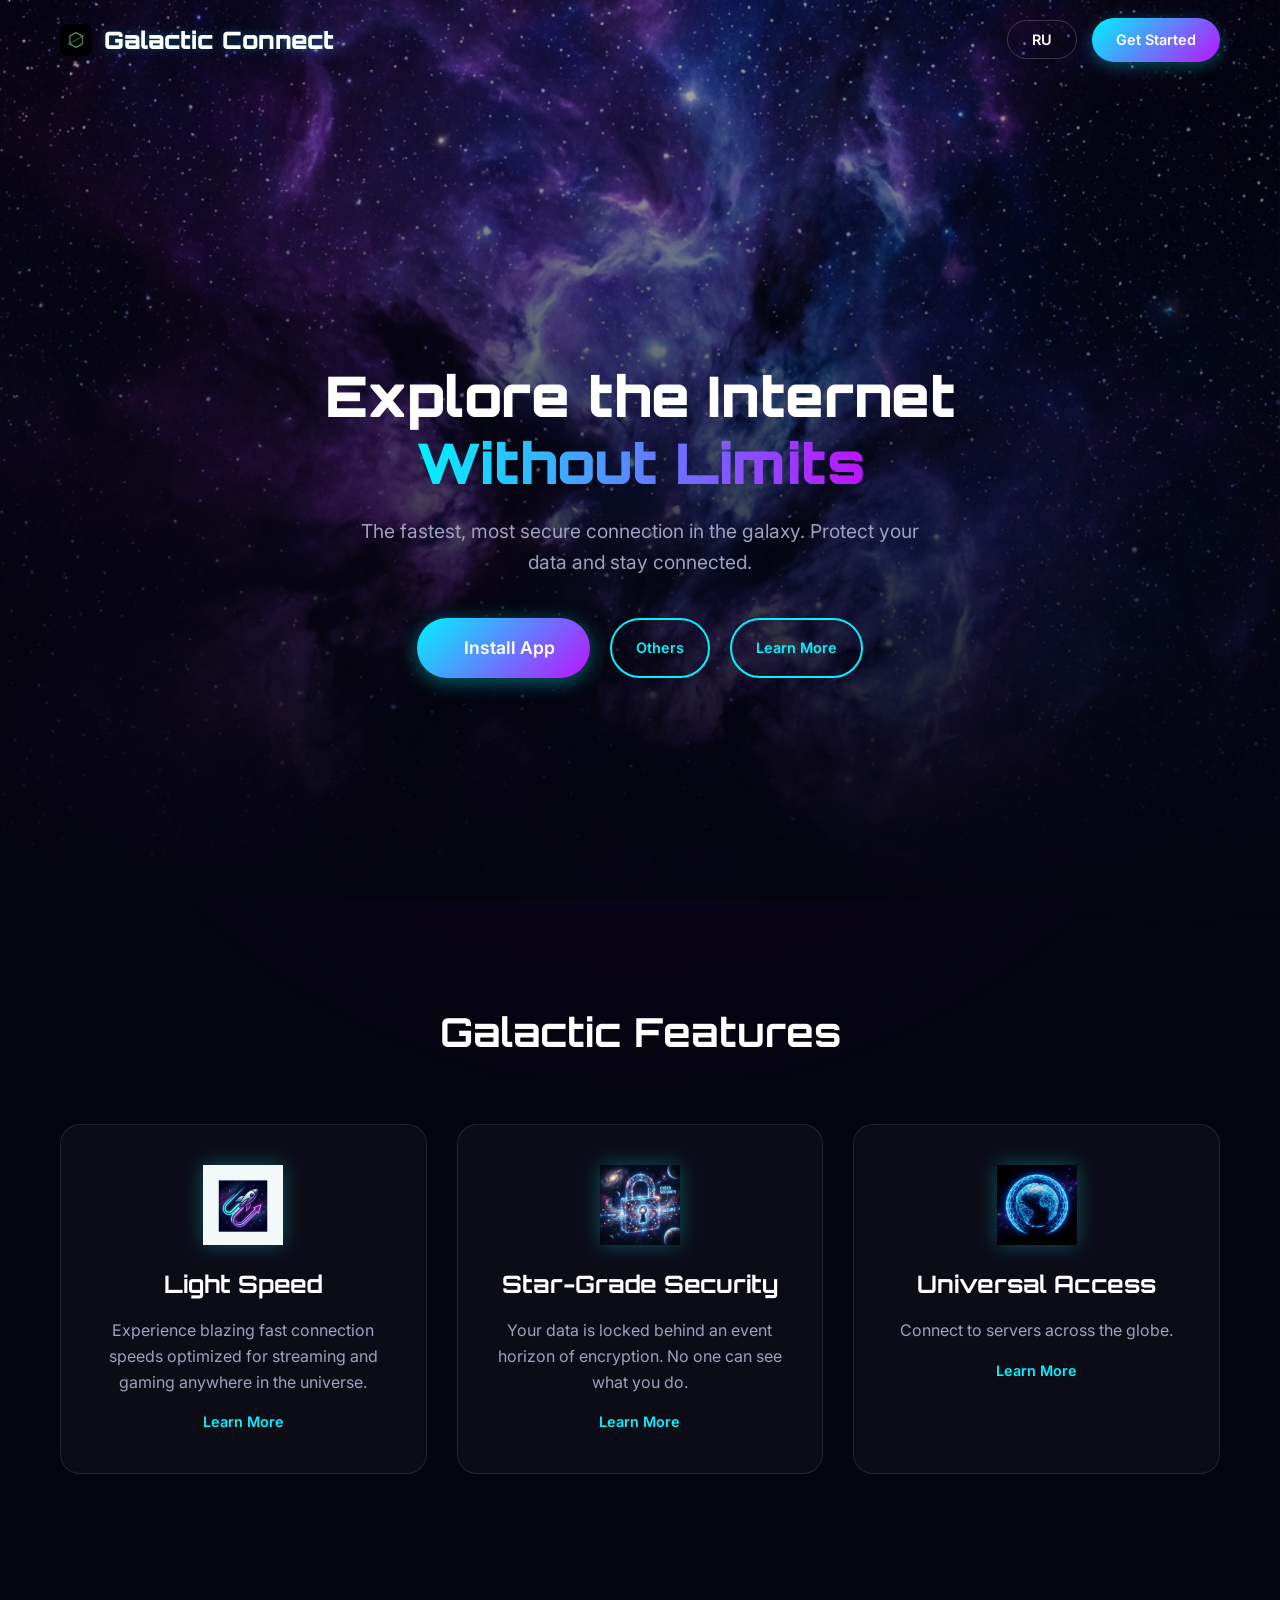
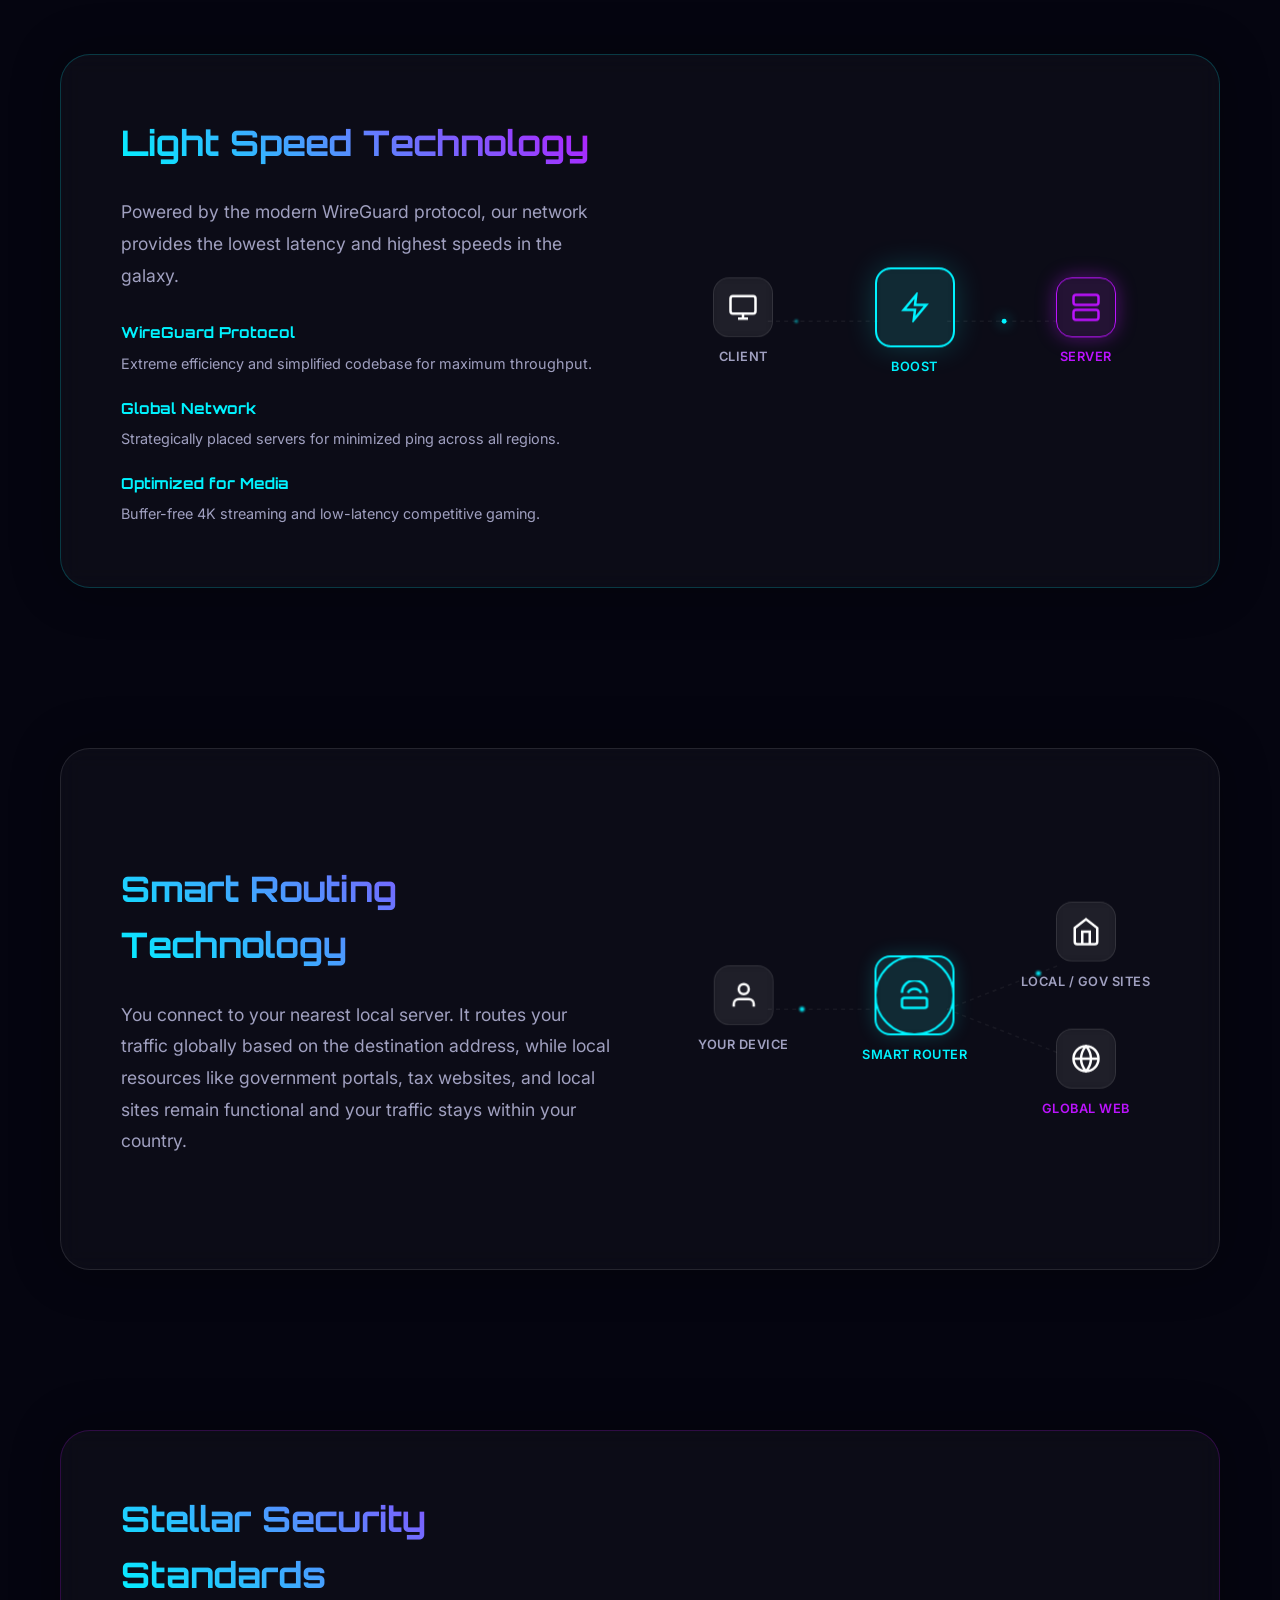
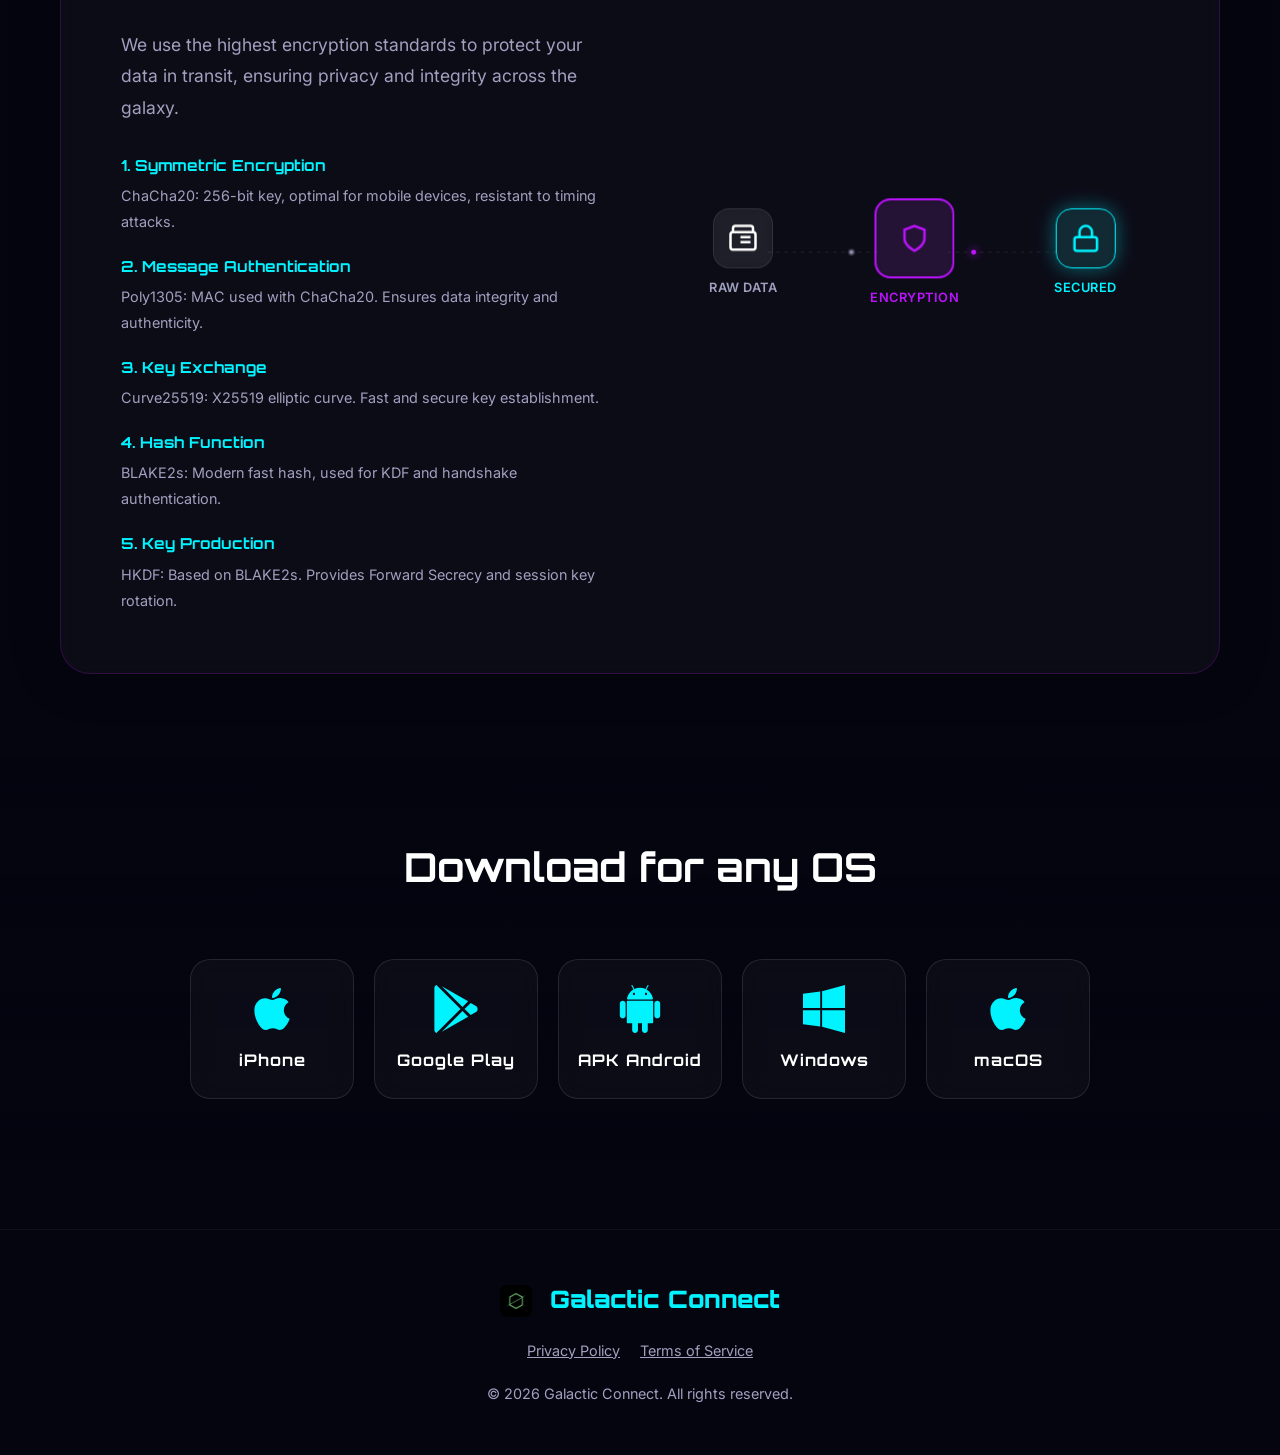
==== index.html @ e55db53d "Add anti-cache version" ====
<!DOCTYPE html>
<html lang="en">

<head>
    <meta charset="UTF-8">
    <meta name="viewport" content="width=device-width, initial-scale=1.0">
    <meta name="description"
        content="Galactic Connect - Experience the fastest and most secure connection in the universe. Explore the internet without boundaries. / Galactic Connect - самое быстрое и безопасное соединение в Галактике. Интернет без границ.">
    <meta name="keywords"
        content="Galactic Connect, Secure Internet, Fast Connection, Space Theme, Online Privacy, Безопасный интернет, Быстрое соединение">

    <!-- Canonical URL -->
    <link rel="canonical" href="https://galactic-connect.github.io/">

    <!-- Open Graph / Facebook -->
    <meta property="og:type" content="website">
    <meta property="og:url" content="https://galactic-connect.github.io/">
    <meta property="og:title" content="Galactic Connect - Secure Your Journey">
    <meta property="og:description"
        content="Experience the fastest and most secure connection in the universe. / Самое быстрое и безопасное соединение в Галактике.">
    <meta property="og:image" content="https://galactic-connect.github.io/assets/images/shield-icon.png">

    <!-- Twitter -->
    <meta property="twitter:card" content="summary_large_image">
    <meta property="twitter:url" content="https://galactic-connect.github.io/">
    <meta property="twitter:title" content="Galactic Connect - Secure Your Journey">
    <meta property="twitter:description"
        content="Experience the fastest and most secure connection in the universe. / Самое быстрое и безопасное соединение в Галактике.">
    <meta property="twitter:image" content="https://galactic-connect.github.io/assets/images/shield-icon.png">

    <!-- Structured Data (JSON-LD) -->
    <script type="application/ld+json">
    {
      "@context": "https://schema.org",
      "@type": "SoftwareApplication",
      "name": "Galactic Connect",
      "operatingSystem": "Android, iOS, Windows, macOS, Linux",
      "applicationCategory": "NetworkingApplication",
      "offers": {
        "@type": "Offer",
        "price": "0",
        "priceCurrency": "USD"
      },
      "description": "The fastest, most secure connection in the galaxy. / Самое быстрое и безопасное соединение в Галактике."
    }
    </script>

    <title>Galactic Connect - Secure Your Journey</title>

    <!-- Favicon -->
    <link rel="icon" type="image/png" href="assets/images/app_icon_no_alpha.png">
    <link rel="apple-touch-icon" href="assets/images/app_icon_no_alpha.png">

    <!-- Google tag (gtag.js) -->
    <script async src="https://www.googletagmanager.com/gtag/js?id=G-CSW6Y9EDZQ"></script>
    <script>
        window.dataLayer = window.dataLayer || [];
        function gtag() { dataLayer.push(arguments); }
        gtag('js', new Date());

        gtag('config', 'G-CSW6Y9EDZQ', {
            'site_id': 'galactic-vpn'
        });
    </script>

    <link rel="preconnect" href="https://fonts.googleapis.com">
    <link rel="preconnect" href="https://fonts.gstatic.com" crossorigin>
    <link
        href="https://fonts.googleapis.com/css2?family=Orbitron:wght@400;700;900&family=Inter:wght@300;400;600&display=swap"
        rel="stylesheet">
    <link rel="stylesheet" href="style.css?v=1.6">
</head>

<body>
    <div class="star-field"></div>
    <div class="nebula-bg"></div>

    <header>
        <nav class="container">
            <a href="/" class="logo" data-ga-event="click"
                data-ga-button="logo" data-ga-location="header">
                <img src="assets/images/app_icon_no_alpha.png" alt="Galactic Connect Logo" class="logo-icon" style="border-radius: 22%;">
                <span>Galactic Connect</span>
            </a>
            <ul class="nav-links">
            </ul>
            <div class="header-actions">
                <button id="lang-toggle" class="btn-secondary" data-ga-event="click" data-ga-button="language_toggle"
                    data-ga-location="header">RU</button>
                <a href="https://t.me/galactic_connect_bot" class="btn-primary" data-i18n="cta_get_started" data-bot-link
                    data-ga-event="click" data-ga-button="get_started" data-ga-location="header">Get
                    Started</a>
            </div>
        </nav>
    </header>

    <main>
        <section id="hero" class="hero-section">
            <div class="container hero-content">
                <h1 data-i18n="hero_title">Explore the Internet <br><span class="gradient-text">Without Limits</span>
                </h1>
                <p data-i18n="hero_subtitle">The fastest, most secure connection in the galaxy. Protect your data with
                    military-grade encryption while traveling at light speed.</p>
                <div class="hero-btns">
                    <a id="hero-download-btn" href="#download" class="btn-primary main-dl-btn" data-ga-event="click" data-ga-button="hero_download" data-ga-location="hero">
                        <span class="btn-icon" id="hero-dl-icon"></span>
                        <span class="btn-text" id="hero-dl-text" data-i18n="hero_download_default">Download the App</span>
                    </a>
                    <a href="#download" class="btn-outline" data-i18n="hero_download_others" data-ga-event="click" data-ga-button="hero_download_others" data-ga-location="hero">Others</a>
                    <a href="#features" class="btn-outline" data-i18n="hero_learn_more" data-ga-event="click"
                        data-ga-button="learn_more" data-ga-location="hero">Learn More</a>
                </div>
            </div>
        </section>

        <section id="features" class="features-section">
            <div class="container">
                <h2 class="section-title" data-i18n="features_title">Galactic Features</h2>
                <div class="features-grid">
                    <a href="#light-speed" class="feature-card" data-ga-event="click"
                        data-ga-button="feature_light_speed" data-ga-location="features">
                        <div class="icon-wrapper">
                            <img src="assets/images/speed-icon.png" alt="Speed Icon">
                        </div>
                        <h3 data-i18n="feature_speed_title">Light Speed</h3>
                        <p data-i18n="feature_speed_desc">Experience blazing fast connection speeds optimized for
                            streaming and gaming anywhere in the universe.</p>
                        <span class="learn-more" data-i18n="feature_learn_more">Learn More →</span>
                    </a>
                    <a href="#stellar-security" class="feature-card" data-ga-event="click"
                        data-ga-button="feature_security" data-ga-location="features">
                        <div class="icon-wrapper">
                            <img src="assets/images/lock-icon.png" alt="Security Icon">
                        </div>
                        <h3 data-i18n="feature_security_title">Star-Grade Security</h3>
                        <p data-i18n="feature_security_desc">Your data is locked behind an event horizon of encryption.
                            No one can see what you do.</p>
                        <span class="learn-more" data-i18n="feature_learn_more">Learn More →</span>
                    </a>
                    <a href="#smart-routing" class="feature-card" data-ga-event="click"
                        data-ga-button="feature_universal_access" data-ga-location="features">
                        <div class="icon-wrapper">
                            <img src="assets/images/shield-icon.png" alt="Global Icon">
                        </div>
                        <h3 data-i18n="feature_global_title">Universal Access</h3>
                        <p data-i18n="feature_global_desc">Connect to servers across the globe. Bypass geo-restrictions
                            like a wormhole.</p>
                        <span class="learn-more" data-i18n="feature_learn_more">Learn More →</span>
                    </a>
                </div>
            </div>
        </section>

        <section id="light-speed" class="ua-detail-section light-speed-section">
            <div class="container">
                <div class="ua-card speed-card">
                    <div class="ua-content speed-info">
                        <h2 data-i18n="ls_title">Light Speed Technology</h2>
                        <p data-i18n="ls_description">Powered by the modern WireGuard protocol, our network provides the
                            lowest latency and highest speeds in the galaxy.</p>

                        <div class="security-items">
                            <div class="sec-item">
                                <h4 data-i18n="ls_item_1_title">WireGuard Protocol</h4>
                                <p data-i18n="ls_item_1_content">Extreme efficiency and simplified codebase for maximum
                                    throughput.</p>
                            </div>
                            <div class="sec-item">
                                <h4 data-i18n="ls_item_2_title">Global Network</h4>
                                <p data-i18n="ls_item_2_content">Strategically placed servers for minimized ping across
                                    all regions.</p>
                            </div>
                            <div class="sec-item">
                                <h4 data-i18n="ls_item_3_title">Optimized for Media</h4>
                                <p data-i18n="ls_item_3_content">Buffer-free 4K streaming and low-latency competitive
                                    gaming.</p>
                            </div>
                        </div>
                    </div>
                    <div class="ua-visual">
                        <div class="visual-container speed-viz">
                            <!-- Left: Client -->
                            <div class="node client-node">
                                <div class="node-icon-bg">
                                    <svg viewBox="0 0 24 24" fill="none" stroke="currentColor" stroke-width="2">
                                        <rect x="2" y="3" width="20" height="14" rx="2" ry="2"></rect>
                                        <line x1="8" y1="21" x2="16" y2="21"></line>
                                        <line x1="12" y1="17" x2="12" y2="21"></line>
                                    </svg>
                                </div>
                                <span data-i18n="ls_client_label">Client</span>
                            </div>

                            <!-- Middle: Velocity Engine -->
                            <div class="node velocity-node">
                                <div class="node-icon-bg velocity-pulse">
                                    <div class="speed-streaks">
                                        <div class="streak streak-1"></div>
                                        <div class="streak streak-2"></div>
                                        <div class="streak streak-3"></div>
                                    </div>
                                    <svg viewBox="0 0 24 24" fill="none" stroke="currentColor" stroke-width="2">
                                        <path d="M13 2L3 14h9l-1 8 10-12h-9l1-8z"></path>
                                    </svg>
                                </div>
                                <span data-i18n="ls_speed_label">Boost</span>
                            </div>

                            <!-- Right: Server -->
                            <div class="node server-node">
                                <div class="node-icon-bg server-glow">
                                    <svg viewBox="0 0 24 24" fill="none" stroke="currentColor" stroke-width="2">
                                        <rect x="2" y="2" width="20" height="8" rx="2" ry="2"></rect>
                                        <rect x="2" y="14" width="20" height="8" rx="2" ry="2"></rect>
                                        <line x1="6" y1="6" x2="6.01" y2="6"></line>
                                        <line x1="6" y1="18" x2="6.01" y2="18"></line>
                                    </svg>
                                </div>
                                <span data-i18n="ls_server_label">Server</span>
                            </div>

                            <!-- Animation Paths -->
                            <svg class="traffic-paths" viewBox="0 0 600 300" preserveAspectRatio="none">
                                <path id="path-client-velocity" d="M 120,150 L 260,150" fill="none" />
                                <path id="path-velocity-server" d="M 340,150 L 480,150" fill="none" />

                                <circle class="particle velocity-particle" r="2">
                                    <animateMotion dur="0.8s" repeatCount="indefinite">
                                        <mpath href="#path-client-velocity" />
                                    </animateMotion>
                                </circle>
                                <circle class="particle fast-particle" r="3">
                                    <animateMotion dur="0.4s" repeatCount="indefinite">
                                        <mpath href="#path-velocity-server" />
                                    </animateMotion>
                                </circle>
                            </svg>
                        </div>
                    </div>
                </div>
            </div>
        </section>

        <section id="smart-routing" class="ua-detail-section">
            <div class="container">
                <div class="ua-card">
                    <div class="ua-content">
                        <h2 data-i18n="ua_title">Smart Routing Technology</h2>
                        <p data-i18n="ua_description">You connect to your nearest local server. It routes your traffic
                            globally based on the destination address, while local resources like government portals,
                            tax websites, and local sites remain functional and your traffic stays within your country.
                        </p>
                    </div>
                    <div class="ua-visual">
                        <div class="visual-container">
                            <!-- Left: User / Device -->
                            <div class="node user-node">
                                <div class="node-icon-bg">
                                    <svg viewBox="0 0 24 24" fill="none" stroke="currentColor" stroke-width="2">
                                        <path d="M20 21v-2a4 4 0 0 0-4-4H8a4 4 0 0 0-4 4v2"></path>
                                        <circle cx="12" cy="7" r="4"></circle>
                                    </svg>
                                </div>
                                <span data-i18n="ua_user_label">Your Device</span>
                            </div>

                            <!-- Middle: Smart Router -->
                            <div class="node router-node">
                                <div class="node-icon-bg main-pulse">
                                    <svg viewBox="0 0 24 24" fill="none" stroke="currentColor" stroke-width="2">
                                        <rect x="2" y="14" width="20" height="8" rx="2"></rect>
                                        <path d="M6 18h.01"></path>
                                        <path d="M10 18h.01"></path>
                                        <path d="M2 10a10 10 0 0 1 20 0"></path>
                                        <path d="M6.7 10a6 6 0 0 1 10.6 0"></path>
                                    </svg>
                                </div>
                                <span data-i18n="ua_router_label">Smart Router</span>
                            </div>

                            <!-- Right: Targets (Stacked) -->
                            <div class="targets-column">
                                <div class="node target-node local-target">
                                    <div class="node-icon-bg">
                                        <svg viewBox="0 0 24 24" fill="none" stroke="currentColor" stroke-width="2">
                                            <path d="M3 9l9-7 9 7v11a2 2 0 0 1-2 2H5a2 2 0 0 1-2-2z"></path>
                                            <polyline points="9 22 9 12 15 12 15 22"></polyline>
                                        </svg>
                                    </div>
                                    <span data-i18n="ua_local_label">Local / Gov Sites</span>
                                </div>
                                <div class="node target-node global-target">
                                    <div class="node-icon-bg service-glow">
                                        <svg viewBox="0 0 24 24" fill="none" stroke="currentColor" stroke-width="2">
                                            <circle cx="12" cy="12" r="10"></circle>
                                            <line x1="2" y1="12" x2="22" y2="12"></line>
                                            <path
                                                d="M12 2a15.3 15.3 0 0 1 4 10 15.3 15.3 0 0 1-4 10 15.3 15.3 0 0 1-4-10 15.3 15.3 0 0 1 4-10z">
                                            </path>
                                        </svg>
                                    </div>
                                    <span data-i18n="ua_global_label">Global Web</span>
                                </div>
                            </div>

                            <!-- Animation Paths -->
                            <svg class="traffic-paths" viewBox="0 0 600 300" preserveAspectRatio="none">
                                <!-- User to Router -->
                                <path id="path-user-router" d="M 120,150 L 260,150" fill="none" />
                                <!-- Router to Local (Direct) -->
                                <path id="path-router-local" d="M 340,150 L 480,95" fill="none" />
                                <!-- Router to Global -->
                                <path id="path-router-global" d="M 340,150 L 480,205" fill="none" />

                                <circle class="particle local-particle" r="3">
                                    <animateMotion dur="2s" repeatCount="indefinite">
                                        <mpath href="#path-user-router" />
                                    </animateMotion>
                                </circle>
                                <circle class="particle local-particle" r="3">
                                    <animateMotion begin="1s" dur="2s" repeatCount="indefinite">
                                        <mpath href="#path-router-local" />
                                    </animateMotion>
                                </circle>

                                <circle class="particle service-particle" r="3">
                                    <animateMotion dur="2.5s" repeatCount="indefinite">
                                        <mpath href="#path-router-global" />
                                    </animateMotion>
                                </circle>
                            </svg>
                        </div>
                    </div>
                </div>
            </div>
        </section>

        <section id="stellar-security" class="ua-detail-section security-section">
            <div class="container">
                <div class="ua-card security-card">
                    <div class="ua-content security-info">
                        <h2 data-i18n="security_title">Stellar Security Standards</h2>
                        <p data-i18n="security_description">We use the highest encryption standards to protect your data
                            in transit, ensuring privacy and integrity across the galaxy.</p>

                        <div class="security-items">
                            <div class="sec-item">
                                <h4 data-i18n="sec_item_1_title">1. Symmetric Encryption</h4>
                                <p data-i18n="sec_item_1_content">ChaCha20: 256-bit key, optimal for mobile devices,
                                    resistant to timing attacks.</p>
                            </div>
                            <div class="sec-item">
                                <h4 data-i18n="sec_item_2_title">2. Message Authentication</h4>
                                <p data-i18n="sec_item_2_content">Poly1305: MAC used with ChaCha20. Ensures data
                                    integrity and authenticity.</p>
                            </div>
                            <div class="sec-item">
                                <h4 data-i18n="sec_item_3_title">3. Key Exchange</h4>
                                <p data-i18n="sec_item_3_content">Curve25519: X25519 elliptic curve. Fast and secure key
                                    establishment.</p>
                            </div>
                            <div class="sec-item">
                                <h4 data-i18n="sec_item_4_title">4. Hash Function</h4>
                                <p data-i18n="sec_item_4_content">BLAKE2s: Modern fast hash, used for KDF and handshake
                                    authentication.</p>
                            </div>
                            <div class="sec-item">
                                <h4 data-i18n="sec_item_5_title">5. Key Production</h4>
                                <p data-i18n="sec_item_5_content">HKDF: Based on BLAKE2s. Provides Forward Secrecy and
                                    session key rotation.</p>
                            </div>
                        </div>
                    </div>
                    <div class="ua-visual">
                        <div class="visual-container security-viz">
                            <!-- Left: Data -->
                            <div class="node data-node">
                                <div class="node-icon-bg">
                                    <svg viewBox="0 0 24 24" fill="none" stroke="currentColor" stroke-width="2">
                                        <path d="M4 7V4a2 2 0 0 1 2-2h12a2 2 0 0 1 2 2v3"></path>
                                        <rect x="2" y="7" width="20" height="14" rx="2" ry="2"></rect>
                                        <line x1="6" y1="11" x2="6" y2="11"></line>
                                        <line x1="10" y1="11" x2="18" y2="11"></line>
                                        <line x1="6" y1="15" x2="6" y2="15"></line>
                                        <line x1="10" y1="15" x2="18" y2="15"></line>
                                    </svg>
                                </div>
                                <span data-i18n="sec_data_label">Raw Data</span>
                            </div>

                            <!-- Middle: Encryption Engine -->
                            <div class="node engine-node">
                                <div class="node-icon-bg engine-pulse">
                                    <div class="rotating-rings">
                                        <div class="ring ring-1"></div>
                                        <div class="ring ring-2"></div>
                                    </div>
                                    <svg viewBox="0 0 24 24" fill="none" stroke="currentColor" stroke-width="2">
                                        <path d="M12 22s8-4 8-10V5l-8-3-8 3v7c0 6 8 10 8 10z" />
                                    </svg>
                                </div>
                                <span data-i18n="sec_encrypt_label">Encryption</span>
                            </div>

                            <!-- Right: Secured -->
                            <div class="node secure-node">
                                <div class="node-icon-bg secure-glow">
                                    <svg viewBox="0 0 24 24" fill="none" stroke="currentColor" stroke-width="2">
                                        <rect x="3" y="11" width="18" height="11" rx="2" ry="2"></rect>
                                        <path d="M7 11V7a5 5 0 0 1 10 0v4"></path>
                                    </svg>
                                </div>
                                <span data-i18n="sec_secure_label">Secured</span>
                            </div>

                            <!-- Animation Paths -->
                            <svg class="traffic-paths" viewBox="0 0 600 300" preserveAspectRatio="none">
                                <path id="path-data-engine" d="M 120,150 L 260,150" fill="none" />
                                <path id="path-engine-secure" d="M 340,150 L 480,150" fill="none" />

                                <circle class="particle data-particle" r="3">
                                    <animateMotion dur="1.5s" repeatCount="indefinite">
                                        <mpath href="#path-data-engine" />
                                    </animateMotion>
                                </circle>
                                <circle class="particle crypt-particle" r="3">
                                    <animateMotion begin="0.75s" dur="1.5s" repeatCount="indefinite">
                                        <mpath href="#path-engine-secure" />
                                    </animateMotion>
                                </circle>
                            </svg>
                        </div>
                    </div>
                </div>
            </div>
        </section>

        

        <!-- Download for All Platforms Section -->
        <section id="download" class="download-all-section">
            <div class="container">
                <h2 class="section-title" data-i18n="download_all_title">Download for any OS</h2>
                <div class="download-buttons">
                    <a href="apple.html" class="dl-btn" data-ga-event="click" data-ga-button="download_ios" data-ga-location="download_section">
                        <svg class="dl-icon" viewBox="0 0 384 512" fill="currentColor">
                            <path d="M318.7 268.7c-.2-36.7 16.4-64.4 50-84.8-18.8-26.9-47.2-41.7-84.7-44.6-35.5-2.8-74.3 20.7-88.5 20.7-15 0-49.4-19.7-76.4-19.7C63.3 141.2 4 184.8 4 273.5q0 39.3 14.4 81.2c12.8 36.7 59 126.7 107.2 125.2 25.2-.6 43-17.9 75.8-17.9 31.8 0 48.3 17.9 76.4 17.9 48.6-.7 90.4-82.5 102.6-119.3-65.2-30.7-61.7-90-61.7-91.9zm-56.6-164.2c27.3-32.4 24.8-61.9 24-72.5-24.1 1.4-52 16.4-67.9 34.9-17.5 19.8-27.8 44.3-25.6 71.9 26.1 2 49.9-11.4 69.5-34.3z"/>
                        </svg>
                        <span data-i18n="download_ios">iPhone</span>
                    </a>
                    <a href="https://play.google.com/store/apps/details?id=com.jetrabbits.galactic" class="dl-btn" data-ga-event="click" data-ga-button="download_google_play" data-ga-location="download_section">
                        <svg class="dl-icon" viewBox="0 0 512 512" fill="currentColor">
                            <path d="M325.3 234.3L104.6 13l280.8 161.2-60.1 60.1zM47 0C34 6.8 25.3 19.2 25.3 35.3v441.3c0 16.1 8.7 28.5 21.7 35.3l256.6-256L47 0zm425.2 225.6l-58.9-34.1-65.7 64.5 65.7 64.5 60.1-34.1c18-14.3 18-46.5-1.2-60.8zM104.6 499l280.8-161.2-60.1-60.1L104.6 499z"/>
                        </svg>
                        <span data-i18n="download_google_play">Google Play</span>
                    </a>
                    <a href="https://github.com/galactic-connect/galactic-connect.github.io/releases/latest/download/galactic-android.apk" class="dl-btn" data-ga-event="click" data-ga-button="download_android" data-ga-location="download_section">
                        <svg class="dl-icon" viewBox="0 0 413.137 413.137" fill="currentColor">
                            <g>
                                <path d="M311.358,136.395H101.779c-4.662,0-8.441,3.779-8.441,8.441v175.749c0,4.662,3.779,8.441,8.441,8.441h37.363v59.228c0,13.742,11.14,24.883,24.883,24.883l0,0c13.742,0,24.883-11.14,24.883-24.883v-59.228h34.803v59.228c0,13.742,11.14,24.883,24.883,24.883l0,0c13.742,0,24.883-11.14,24.883-24.883v-59.228h37.882c4.662,0,8.441-3.779,8.441-8.441V144.836C319.799,140.174,316.02,136.395,311.358,136.395z"/>
                                <path d="M57.856,136.354L57.856,136.354c-13.742,0-24.883,11.14-24.883,24.883v101.065c0,13.742,11.14,24.883,24.883,24.883l0,0c13.742,0,24.883-11.14,24.883-24.883V161.237C82.738,147.495,71.598,136.354,57.856,136.354z"/>
                                <path d="M355.281,136.354L355.281,136.354c-13.742,0-24.883,11.14-24.883,24.883v101.065c0,13.742,11.14,24.883,24.883,24.883l0,0c13.742,0,24.883-11.14,24.883-24.883V161.237C380.164,147.495,369.024,136.354,355.281,136.354z"/>
                                <path d="M103.475,124.069h205.692c5.366,0,9.368-4.943,8.266-10.195c-6.804-32.428-27.45-59.756-55.465-75.543l17.584-31.727c1.19-2.148,0.414-4.855-1.734-6.045c-2.153-1.193-4.856-0.414-6.046,1.734l-17.717,31.966c-14.511-6.734-30.683-10.495-47.734-10.495c-17.052,0-33.224,3.761-47.735,10.495L140.869,2.292c-1.191-2.149-3.898-2.924-6.045-1.734c-2.148,1.19-2.924,3.897-1.734,6.045l17.584,31.727c-28.015,15.788-48.661,43.115-55.465,75.544C94.106,119.126,98.108,124.069,103.475,124.069z M267.697,76.786c0,5.282-4.282,9.565-9.565,9.565c-5.282,0-9.565-4.282-9.565-9.565c0-5.282,4.282-9.565,9.565-9.565C263.415,67.221,267.697,71.504,267.697,76.786z M154.508,67.221c5.282,0,9.565,4.282,9.565,9.565c0,5.282-4.282,9.565-9.565,9.565c-5.282,0-9.565-4.282-9.565-9.565C144.943,71.504,149.225,67.221,154.508,67.221z"/>
                            </g>
                        </svg>
                        <span data-i18n="download_android">APK Android</span>
                    </a>
                    <a href="https://github.com/galactic-connect/galactic-connect.github.io/releases/latest/download/galactic-windows-setup.exe" class="dl-btn" data-ga-event="click" data-ga-button="download_windows" data-ga-location="download_section">
                        <svg class="dl-icon" viewBox="0 0 448 512" fill="currentColor">
                            <path d="M0 93.7l183.6-25.3v177.4H0V93.7zm0 324.6l183.6 25.3V268.4H0v149.9zm203.8 28L448 512V268.4H203.8v177.9zm0-380.6v180.1H448V0L203.8 65.8z"/>
                        </svg>
                        <span data-i18n="download_windows">Windows</span>
                    </a>
                    <a href="https://github.com/galactic-connect/galactic-connect.github.io/releases/latest/download/galactic-macos.dmg" class="dl-btn" data-ga-event="click" data-ga-button="download_macos" data-ga-location="download_section">
                        <svg class="dl-icon" viewBox="0 0 384 512" fill="currentColor">
                            <path d="M318.7 268.7c-.2-36.7 16.4-64.4 50-84.8-18.8-26.9-47.2-41.7-84.7-44.6-35.5-2.8-74.3 20.7-88.5 20.7-15 0-49.4-19.7-76.4-19.7C63.3 141.2 4 184.8 4 273.5q0 39.3 14.4 81.2c12.8 36.7 59 126.7 107.2 125.2 25.2-.6 43-17.9 75.8-17.9 31.8 0 48.3 17.9 76.4 17.9 48.6-.7 90.4-82.5 102.6-119.3-65.2-30.7-61.7-90-61.7-91.9zm-56.6-164.2c27.3-32.4 24.8-61.9 24-72.5-24.1 1.4-52 16.4-67.9 34.9-17.5 19.8-27.8 44.3-25.6 71.9 26.1 2 49.9-11.4 69.5-34.3z"/>
                        </svg>
                        <span data-i18n="download_macos">macOS</span>
                    </a>
                </div>
            </div>
        </section>
    </main>

    <footer>
        <div class="container footer-content">
            <a href="/" class="footer-logo" data-ga-event="click"
                data-ga-button="footer_logo" data-ga-location="footer">
                <img src="assets/images/app_icon_no_alpha.png" alt="Galactic Connect Logo" class="logo-icon" style="border-radius: 22%; margin-right: 10px; vertical-align: middle;">
                <span>Galactic Connect</span>
            </a>
            <div class="footer-links">
                <a href="privacy.html" data-i18n="nav_privacy">Privacy Policy</a>
                <a href="terms.html" data-i18n="nav_terms">Terms of Service</a>
            </div>
            <p class="copyright">&copy; <span id="current-year">2026</span> Galactic Connect. All rights reserved.</p>
        </div>
    </footer>

    <script src="translations.js?v=1.9"></script>
    <script src="script.js?v=1.8"></script>
</body>

</html>
---- style.css ----
:root {
    --bg-color: #050510;
    --primary-color: #00f3ff;
    --secondary-color: #bc13fe;
    --text-color: #ffffff;
    --text-muted: #a0a0c0;
    --card-bg: rgba(255, 255, 255, 0.03);
    --nav-bg: rgba(5, 5, 16, 0.8);
    --font-heading: 'Orbitron', sans-serif;
    --font-body: 'Inter', sans-serif;
    --transition-speed: 0.3s;
}

* {
    margin: 0;
    padding: 0;
    box-sizing: border-box;
}

body {
    background-color: var(--bg-color);
    color: var(--text-color);
    font-family: var(--font-body);
    line-height: 1.6;
    overflow-x: hidden;
}

/* Background Effects */
.star-field {
    position: fixed;
    top: 0;
    left: 0;
    width: 100%;
    height: 100%;
    background-image:
        radial-gradient(white, rgba(255, 255, 255, .2) 2px, transparent 3px),
        radial-gradient(white, rgba(255, 255, 255, .15) 1px, transparent 2px),
        radial-gradient(white, rgba(255, 255, 255, .1) 2px, transparent 3px);
    background-size: 550px 550px, 350px 350px, 250px 250px;
    background-position: 0 0, 40px 60px, 130px 270px;
    z-index: -2;
    animation: twinkle 200s linear infinite;
    will-change: transform;
}

@keyframes twinkle {
    from {
        transform: translateY(0);
    }

    to {
        transform: translateY(-2000px);
    }
}

.nebula-bg {
    position: fixed;
    top: -20%;
    left: -20%;
    width: 140%;
    height: 140%;
    background: radial-gradient(circle at 50% 50%, rgba(188, 19, 254, 0.1), transparent 60%),
        radial-gradient(circle at 80% 20%, rgba(0, 243, 255, 0.08), transparent 50%);
    z-index: -1;
    pointer-events: none;
    will-change: transform;
}

/* Layout */
.container {
    max-width: 1200px;
    margin: 0 auto;
    padding: 0 20px;
}

/* Header */
header {
    position: fixed;
    top: 0;
    width: 100%;
    z-index: 1000;
    background: transparent;
    transition: background 0.3s ease, backdrop-filter 0.3s ease, border-bottom 0.3s ease;
    border-bottom: 1px solid transparent;
}

header.scrolled {
    background: rgba(5, 5, 16, 0.85);
    backdrop-filter: blur(12px);
    -webkit-backdrop-filter: blur(12px);
    border-bottom: 1px solid rgba(255, 255, 255, 0.05);
}

nav {
    display: flex;
    justify-content: space-between;
    align-items: center;
    height: 80px;
}

.logo {
    display: flex;
    align-items: center;
    gap: 12px;
    font-family: var(--font-heading);
    font-weight: 900;
    font-size: 1.5rem;
    color: var(--text-color);
    text-shadow: 0 0 10px rgba(0, 243, 255, 0.3);
    text-decoration: none;
    /* Add this to prevent underline */
}

.logo-icon {
    height: 32px;
    width: auto;
}

.nav-links {
    display: flex;
    list-style: none;
    gap: 30px;
}

.nav-links a {
    text-decoration: none;
    color: var(--text-color);
    font-size: 0.95rem;
    transition: color var(--transition-speed);
}

.nav-links a:hover {
    color: var(--primary-color);
}

.header-actions {
    display: flex;
    align-items: center;
    gap: 15px;
}

/* Buttons */
.btn-primary,
.btn-secondary,
.btn-outline {
    padding: 10px 24px;
    border-radius: 50px;
    text-decoration: none;
    font-weight: 600;
    font-size: 0.9rem;
    transition: all var(--transition-speed);
    cursor: pointer;
    border: none;
    font-family: var(--font-body);
}

.btn-primary {
    background: linear-gradient(135deg, var(--primary-color), var(--secondary-color));
    color: white;
    box-shadow: 0 4px 15px rgba(0, 243, 255, 0.3);
}

.btn-primary:hover {
    box-shadow: 0 6px 20px rgba(188, 19, 254, 0.4);
    transform: translateY(-2px);
}

.btn-secondary {
    background: transparent;
    color: var(--text-color);
    border: 1px solid rgba(255, 255, 255, 0.2);
}

.btn-secondary:hover {
    border-color: var(--primary-color);
    color: var(--primary-color);
}

.btn-outline {
    background: transparent;
    border: 2px solid var(--primary-color);
    color: var(--primary-color);
    display: inline-flex;
    align-items: center;
    justify-content: center;
}

.btn-outline:hover {
    background: var(--primary-color);
    color: #000;
}

/* Hero Section */
.hero-section {
    height: 100vh;
    display: flex;
    align-items: center;
    justify-content: center;
    text-align: center;
    padding-top: 140px; /* Increased from 80px to add space below header */
    position: relative;
    background: url('assets/images/hero-bg.png') no-repeat center center/cover;
}

.hero-section::before {
    content: '';
    position: absolute;
    top: 0;
    left: 0;
    width: 100%;
    height: 100%;
    background: linear-gradient(to bottom, rgba(5, 5, 16, 0.3), var(--bg-color));
}

.hero-content {
    position: relative;
    z-index: 10;
    max-width: 800px;
}

.hero-content h1 {
    font-family: var(--font-heading);
    font-size: 3.5rem;
    font-weight: 900;
    line-height: 1.2;
    margin-bottom: 20px;
}

.gradient-text {
    background: linear-gradient(to right, var(--primary-color), var(--secondary-color));
    -webkit-background-clip: text;
    background-clip: text;
    -webkit-text-fill-color: transparent;
}

.hero-content p {
    font-size: 1.2rem;
    color: var(--text-muted);
    margin-bottom: 40px;
    max-width: 600px;
    margin-left: auto;
    margin-right: auto;
}

.hero-btns {
    display: flex;
    justify-content: center;
    gap: 20px;
}

.main-dl-btn {
    display: flex;
    align-items: center;
    justify-content: center;
    gap: 12px;
    padding: 16px 35px;
    font-size: 1.1rem;
    background: linear-gradient(135deg, var(--primary-color), var(--secondary-color));
    border-radius: 50px;
    box-shadow: 0 4px 20px rgba(0, 243, 255, 0.4);
}

.main-dl-btn:hover {
    transform: translateY(-3px) scale(1.02);
    box-shadow: 0 8px 30px rgba(188, 19, 254, 0.6);
}

.btn-icon svg {
    width: 20px;
    height: 20px;
    vertical-align: middle;
}

/* Download All Section */
.download-all-section {
    padding: 80px 0;
    text-align: center;
    background: linear-gradient(to bottom, transparent, rgba(5, 5, 16, 0.8));
}
.download-buttons {
    display: flex;
    justify-content: center;
    flex-wrap: wrap;
    gap: 15px;
    margin-bottom: 40px;
}

.dl-btn {
    display: flex;
    flex-direction: column;
    align-items: center;
    justify-content: center;
    gap: 15px;
    padding: 25px 20px;
    background: rgba(255, 255, 255, 0.03);
    border: 1px solid rgba(255, 255, 255, 0.1);
    border-radius: 20px;
    text-decoration: none;
    color: var(--text-color);
    transition: all var(--transition-speed);
    min-width: 160px;
    backdrop-filter: blur(10px);
}

.dl-btn:hover {
    background: rgba(0, 243, 255, 0.08);
    border-color: var(--primary-color);
    transform: translateY(-5px);
    box-shadow: 0 10px 30px rgba(0, 243, 255, 0.1);
}

.dl-icon {
    width: 48px;
    height: 48px;
    color: var(--primary-color);
    transition: transform var(--transition-speed);
}

.dl-btn:hover .dl-icon {
    transform: scale(1.1);
}

.dl-btn span {
    font-size: 1rem;
    font-weight: 700;
    font-family: var(--font-heading);
    letter-spacing: 1px;
}

/* Features */
.features-section {
    padding: 100px 0;
    contain: paint;
}

.section-title {
    font-family: var(--font-heading);
    font-size: 2.5rem;
    text-align: center;
    margin-bottom: 60px;
}

.footer-logo {
    font-family: var(--font-heading);
    font-size: 1.5rem;
    font-weight: 900;
    margin-bottom: 20px;
    text-decoration: none;
    color: var(--text-color);
}

.features-grid {
    display: grid;
    grid-template-columns: repeat(auto-fit, minmax(300px, 1fr));
    gap: 30px;
}

.feature-card {
    background: var(--card-bg);
    border: 1px solid rgba(255, 255, 255, 0.1);
    padding: 40px 30px;
    border-radius: 20px;
    text-align: center;
    backdrop-filter: blur(5px);
    transition: transform 0.3s, border-color 0.3s;
    text-decoration: none;
    color: inherit;
    display: block;
}

.feature-card:hover {
    transform: translateY(-10px);
    border-color: var(--primary-color);
}

.feature-card .icon-wrapper {
    width: 80px;
    height: 80px;
    margin: 0 auto 20px;
    display: flex;
    align-items: center;
    justify-content: center;
    filter: drop-shadow(0 0 10px rgba(0, 243, 255, 0.3));
}

.feature-card .icon-wrapper img {
    max-width: 100%;
    max-height: 100%;
}

.feature-card h3 {
    font-family: var(--font-heading);
    font-size: 1.5rem;
    margin-bottom: 15px;
    color: var(--text-color);
}

.feature-card p {
    color: var(--text-muted);
}

.learn-more {
    display: block;
    margin-top: 15px;
    color: var(--primary-color);
    font-weight: 600;
    font-size: 0.9rem;
    transition: transform 0.3s;
}

.feature-card:hover .learn-more {
    transform: translateX(5px);
}

/* Universal Access Detail */
.ua-detail-section {
    padding: 80px 0;
    position: relative;
    contain: paint;
}

.ua-card {
    background: var(--card-bg);
    border: 1px solid rgba(255, 255, 255, 0.1);
    border-radius: 30px;
    padding: 60px;
    display: grid;
    grid-template-columns: 1fr 1fr;
    gap: 60px;
    align-items: center;
    backdrop-filter: blur(10px);
    box-shadow: 0 0 50px rgba(0, 0, 0, 0.3);
}

.ua-content h2 {
    font-family: var(--font-heading);
    font-size: 2.2rem;
    margin-bottom: 25px;
    background: linear-gradient(45deg, var(--primary-color), var(--secondary-color));
    -webkit-background-clip: text;
    background-clip: text;
    -webkit-text-fill-color: transparent;
}

.ua-content p {
    font-size: 1.1rem;
    line-height: 1.8;
    color: var(--text-muted);
}

.ua-visual {
    position: relative;
    height: 400px;
    display: flex;
    justify-content: center;
    align-items: center;
    overflow: hidden;
}

.visual-container {
    position: relative;
    width: 100%;
    max-width: 600px;
    aspect-ratio: 2 / 1;
    margin: 0 auto;
}

.node {
    position: absolute;
    top: 50%;
    transform: translate(-50%, -50%);
    display: flex;
    flex-direction: column;
    align-items: center;
    text-align: center;
    gap: 12px;
    z-index: 10;
    transition: transform 0.3s ease;
}

.node:hover {
    transform: translate(-50%, -50%) scale(1.05);
}

.client-node,
.user-node,
.data-node {
    left: 15%;
}

.velocity-node,
.router-node,
.engine-node {
    left: 50%;
}

.server-node,
.targets-column,
.secure-node {
    left: 85%;
}

.targets-column .node {
    position: relative;
    top: 0;
    left: 0;
    transform: none;
}

.targets-column .node:hover {
    transform: scale(1.05);
}

.node-icon-bg {
    width: 60px;
    height: 60px;
    background: rgba(255, 255, 255, 0.05);
    border: 1px solid rgba(255, 255, 255, 0.1);
    border-radius: 16px;
    display: flex;
    align-items: center;
    justify-content: center;
    color: var(--text-color);
    position: relative;
    backdrop-filter: blur(5px);
    overflow: hidden;
}

.node-icon-bg svg {
    width: 30px;
    height: 30px;
}

.node span {
    font-size: 0.8rem;
    font-weight: 600;
    color: var(--text-muted);
    text-transform: uppercase;
    letter-spacing: 0.5px;
    text-align: center;
    line-height: 1.2;
    max-width: 140px;
}

.router-node .node-icon-bg {
    width: 80px;
    height: 80px;
    background: rgba(0, 243, 255, 0.1);
    border: 2px solid var(--primary-color);
    box-shadow: 0 0 20px rgba(0, 243, 255, 0.2);
    color: var(--primary-color);
}

.router-node span {
    color: var(--primary-color);
}

.targets-column {
    position: absolute;
    top: 50%;
    transform: translate(-50%, -50%);
    display: flex;
    flex-direction: column;
    align-items: center;
    justify-content: center;
    gap: 40px;
    width: 160px;
}

.vpn-glow {
    background: rgba(188, 19, 254, 0.1);
    border-color: var(--secondary-color);
    box-shadow: 0 0 20px rgba(188, 19, 254, 0.2);
    color: var(--secondary-color);
}

.global-target span {
    color: var(--secondary-color);
}

/* Traffic Particles */
.traffic-paths {
    position: absolute;
    top: 0;
    left: 0;
    width: 100%;
    height: 100%;
    pointer-events: none;
    z-index: 1;
}

.traffic-paths path {
    stroke: rgba(255, 255, 255, 0.05);
    stroke-width: 2;
    stroke-dasharray: 5, 5;
}

.particle {
    filter: blur(1px);
}

.local-particle {
    fill: var(--primary-color);
    box-shadow: 0 0 10px var(--primary-color);
}

.vpn-particle {
    fill: var(--secondary-color);
    box-shadow: 0 0 10px var(--secondary-color);
}

/* Pulses */
.main-pulse::after {
    content: '';
    position: absolute;
    width: 100%;
    height: 100%;
    border-radius: 50%;
    border: 2px solid var(--primary-color);
    animation: ping 2s cubic-bezier(0, 0, 0.2, 1) infinite;
}

@keyframes ping {

    75%,
    100% {
        transform: scale(2);
        opacity: 0;
    }
}

@media (max-width: 600px) {
    .visual-container {
        transform: scale(0.8);
    }
}

@media (max-width: 992px) {
    .ua-card {
        grid-template-columns: 1fr;
        padding: 40px;
        text-align: center;
    }

    .ua-visual {
        height: auto;
        margin-top: 40px;
    }
}

/* Stellar Security Details */
.security-card {
    border-color: rgba(188, 19, 254, 0.2);
}

.security-items {
    margin-top: 30px;
    display: flex;
    flex-direction: column;
    gap: 20px;
}

.sec-item h4 {
    font-family: var(--font-heading);
    font-size: 0.95rem;
    color: var(--primary-color);
    margin-bottom: 5px;
}

.sec-item p {
    font-size: 0.9rem;
    color: var(--text-muted);
}

.security-viz {
    width: 100%;
}

.engine-node .node-icon-bg {
    width: 80px;
    height: 80px;
    background: rgba(188, 19, 254, 0.1);
    border: 2px solid var(--secondary-color);
    color: var(--secondary-color);
    position: relative;
}

.rotating-rings {
    position: absolute;
    width: 100%;
    height: 100%;
    display: flex;
    align-items: center;
    justify-content: center;
    pointer-events: none;
}

.ring {
    position: absolute;
    border-radius: 50%;
    border: 1px solid rgba(188, 19, 254, 0.3);
    will-change: transform;
}

.ring-1 {
    width: 100px;
    height: 100px;
    border-top-color: var(--secondary-color);
    animation: rotate 3s linear infinite;
}

.ring-2 {
    width: 120px;
    height: 120px;
    border-bottom-color: var(--primary-color);
    animation: rotate 5s linear infinite reverse;
}

@keyframes rotate {
    from {
        transform: rotate(0deg);
    }

    to {
        transform: rotate(360deg);
    }
}

.engine-pulse::after {
    content: '';
    position: absolute;
    width: 100%;
    height: 100%;
    border-radius: 16px;
    border: 2px solid var(--secondary-color);
    animation: ping 2s cubic-bezier(0, 0, 0.2, 1) infinite;
}

.secure-glow {
    background: rgba(0, 243, 255, 0.1);
    border-color: var(--primary-color);
    box-shadow: 0 0 20px rgba(0, 243, 255, 0.4);
    color: var(--primary-color);
}

.data-particle {
    fill: var(--text-muted);
}

.crypt-particle {
    fill: var(--secondary-color);
    filter: drop-shadow(0 0 5px var(--secondary-color));
}

.engine-node span {
    color: var(--secondary-color);
}

.secure-node span {
    color: var(--primary-color);
}

/* Light Speed Details */
.speed-card {
    border-color: rgba(0, 243, 255, 0.2);
}

.speed-viz {
    width: 100%;
}

.velocity-node .node-icon-bg {
    width: 80px;
    height: 80px;
    background: rgba(0, 243, 255, 0.1);
    border: 2px solid var(--primary-color);
    color: var(--primary-color);
    position: relative;
    box-shadow: 0 0 30px rgba(0, 243, 255, 0.2);
}

.speed-streaks {
    position: absolute;
    width: 100%;
    height: 100%;
    overflow: hidden;
    pointer-events: none;
}

.streak {
    position: absolute;
    height: 1px;
    background: linear-gradient(to right, transparent, var(--primary-color), transparent);
    width: 60px;
    opacity: 0.6;
}

.streak-1 {
    top: 30%;
    left: -60px;
    animation: streak-move 1s linear infinite;
}

.streak-2 {
    top: 50%;
    left: -60px;
    animation: streak-move 1.2s linear infinite 0.2s;
}

.streak-3 {
    top: 70%;
    left: -60px;
    animation: streak-move 0.8s linear infinite 0.4s;
}

@keyframes streak-move {
    from {
        transform: translateX(0);
    }

    to {
        transform: translateX(200px);
    }
}

.velocity-pulse::after {
    content: '';
    position: absolute;
    width: 100%;
    height: 100%;
    border-radius: 16px;
    border: 2px solid var(--primary-color);
    animation: ping 1.5s cubic-bezier(0, 0, 0.2, 1) infinite;
}

.velocity-particle {
    fill: var(--primary-color);
    opacity: 0.6;
}

.fast-particle {
    fill: var(--primary-color);
    filter: drop-shadow(0 0 8px var(--primary-color));
}

.server-glow {
    background: rgba(188, 19, 254, 0.1);
    border-color: var(--secondary-color);
    box-shadow: 0 0 20px rgba(188, 19, 254, 0.4);
    color: var(--secondary-color);
}

.client-node span {
    color: var(--text-muted);
}

.velocity-node span {
    color: var(--primary-color);
}

.server-node span {
    color: var(--secondary-color);
}

/* Pricing */
.pricing-section {
    padding: 100px 0;
    background: linear-gradient(to top, rgba(0, 0, 0, 0.5), transparent);
}

.pricing-grid {
    display: grid;
    grid-template-columns: repeat(auto-fit, minmax(300px, 1fr));
    gap: 30px;
    align-items: center;
}

.pricing-card {
    background: var(--card-bg);
    border: 1px solid rgba(255, 255, 255, 0.1);
    padding: 40px;
    border-radius: 20px;
    text-align: center;
    position: relative;
}

.pricing-card.featured {
    border-color: var(--secondary-color);
    background: rgba(188, 19, 254, 0.05);
    transform: scale(1.05);
    z-index: 2;
    box-shadow: 0 0 30px rgba(188, 19, 254, 0.1);
}

.pricing-card .badge {
    position: absolute;
    top: -15px;
    left: 50%;
    transform: translateX(-50%);
    background: var(--secondary-color);
    color: white;
    padding: 5px 15px;
    border-radius: 20px;
    font-size: 0.8rem;
    font-weight: 600;
}

.pricing-card h3 {
    font-family: var(--font-heading);
    font-size: 1.5rem;
    margin-bottom: 20px;
}

.price {
    font-size: 3rem;
    font-weight: 700;
    margin-bottom: 30px;
    color: var(--primary-color);
}

.price span {
    font-size: 1rem;
    color: var(--text-muted);
    font-weight: 400;
}

.price-sub {
    font-size: 1.2rem;
    color: var(--text-muted);
    margin-bottom: 30px;
    font-weight: 500;
}

.features-list {
    list-style: none;
    margin-bottom: 30px;
    text-align: left;
}

.features-list li {
    padding: 10px 0;
    border-bottom: 1px solid rgba(255, 255, 255, 0.05);
    color: var(--text-muted);
}

.features-list li:last-child {
    border-bottom: none;
}

/* Footer */
footer {
    padding: 50px 0;
    border-top: 1px solid rgba(255, 255, 255, 0.05);
    text-align: center;
}

.footer-logo span {
    font-family: var(--font-heading);
    font-weight: 900;
    font-size: 1.5rem;
    color: var(--primary-color);
}

.copyright {
    margin-top: 20px;
    color: var(--text-muted);
    font-size: 0.9rem;
}

/* Footer Links */
.footer-links {
    margin-top: 20px;
    display: flex;
    justify-content: center;
    gap: 20px;
}

.footer-links a {
    color: var(--text-muted);
    font-size: 0.9rem;
    transition: color 0.3s ease;
}

.footer-links a:hover {
    color: var(--primary-color);
}

/* Terms of Service Page */
.terms-page {
    min-height: 100vh;
    display: flex;
    flex-direction: column;
}

.terms-main {
    flex: 1;
    padding: 100px 0 50px;
}

.terms-content {
    max-width: 800px;
    margin: 0 auto;
    background: rgba(10, 10, 20, 0.6);
    border: 1px solid rgba(0, 243, 255, 0.1);
    border-radius: 24px;
    padding: 60px;
    backdrop-filter: blur(20px);
    box-shadow: 0 0 50px rgba(0, 0, 0, 0.5);
    text-align: left;
}

.policy-text h3 {
    font-family: var(--font-heading);
    color: var(--primary-color);
    margin-top: 40px;
    margin-bottom: 20px;
    font-size: 1.4rem;
    letter-spacing: 1px;
    text-transform: uppercase;
}

.policy-text p {
    margin-bottom: 20px;
    color: var(--text-color);
    line-height: 1.8;
    font-size: 1.05rem;
    opacity: 0.9;
}

.policy-text ul {
    margin-left: 25px;
    margin-bottom: 30px;
    list-style-type: none;
}

.policy-text ul li {
    position: relative;
    margin-bottom: 12px;
    color: var(--text-muted);
    padding-left: 25px;
    line-height: 1.6;
}

.policy-text ul li::before {
    content: '◈';
    position: absolute;
    left: 0;
    color: var(--primary-color);
    font-size: 0.8rem;
}

.policy-text hr {
    border: none;
    border-top: 1px solid rgba(0, 243, 255, 0.1);
    margin: 40px 0;
}

.dl-btn {
    display: flex;
    flex-direction: column;
    align-items: center;
    justify-content: center;
    gap: 15px;
    padding: 25px 15px;
    background: rgba(255, 255, 255, 0.03);
    border: 1px solid rgba(255, 255, 255, 0.1);
    border-radius: 20px;
    text-decoration: none;
    color: var(--text-color);
    transition: all var(--transition-speed);
    min-width: 140px;
    flex: 1;
    backdrop-filter: blur(10px);
}

.download-buttons {
    display: grid;
    grid-template-columns: repeat(auto-fit, minmax(140px, 1fr));
    gap: 20px;
    margin-bottom: 50px;
    width: 100%;
    max-width: 900px;
    margin-left: auto;
    margin-right: auto;
}

.terms-content h1 {
    font-family: var(--font-heading);
    font-size: 2.5rem;
    color: var(--primary-color);
    margin-bottom: 10px;
    text-align: center;
}

.terms-last-updated {
    text-align: center;
    color: var(--text-muted);
    margin-bottom: 40px;
    font-size: 0.9rem;
}

.terms-section {
    margin-bottom: 30px;
}

.terms-section h2 {
    font-family: var(--font-heading);
    font-size: 1.3rem;
    color: var(--primary-color);
    margin-bottom: 15px;
}

.terms-section p {
    color: var(--text-color);
    line-height: 1.7;
    margin-bottom: 15px;
}

.terms-section ul {
    margin-left: 20px;
    color: var(--text-color);
}

.terms-section ul li {
    margin-bottom: 10px;
    line-height: 1.6;
}

.terms-section a {
    color: var(--primary-color);
    text-decoration: underline;
}

.terms-section a:hover {
    color: var(--secondary-color);
}

.policy-text h3 {
    font-family: var(--font-heading);
    color: var(--primary-color);
    margin-top: 30px;
    margin-bottom: 15px;
    font-size: 1.2rem;
}

.policy-text p {
    margin-bottom: 15px;
    color: var(--text-color);
    line-height: 1.7;
}

.policy-text ul {
    margin-left: 20px;
    margin-bottom: 20px;
}

.policy-text ul li {
    margin-bottom: 8px;
    color: var(--text-muted);
}

.policy-text hr {
    border: none;
    border-top: 1px solid rgba(255, 255, 255, 0.1);
    margin: 30px 0;
}

/* Apple Guide Steps */
.apple-steps-container {
    display: flex;
    flex-direction: column;
    gap: 30px;
    margin-top: 40px;
}

.step-box {
    background: rgba(255, 255, 255, 0.03);
    border: 1px solid rgba(0, 243, 255, 0.1);
    border-radius: 24px;
    padding: 40px;
    transition: all var(--transition-speed);
    display: flex;
    align-items: center;
    gap: 40px;
}

.step-content {
    flex: 1;
}

.step-media {
    flex: 1;
    display: flex;
    justify-content: center;
}

.guide-img {
    max-width: 100%;
    height: auto;
    border-radius: 20px;
    box-shadow: 0 20px 40px rgba(0, 0, 0, 0.4);
    border: 1px solid rgba(255, 255, 255, 0.1);
}

/* App Install Preview for Step 6 */
.app-install-preview {
    background: #1c1c1e;
    padding: 30px;
    border-radius: 30px;
    display: flex;
    flex-direction: column;
    align-items: center;
    gap: 15px;
    width: 240px;
    box-shadow: 0 20px 50px rgba(0, 0, 0, 0.6);
    border: 1px solid rgba(255, 255, 255, 0.05);
}

.guide-app-icon {
    width: 100px;
    height: 100px;
    border-radius: 22%;
    box-shadow: 0 10px 20px rgba(0, 0, 0, 0.3);
}

.install-info {
    text-align: center;
    display: flex;
    flex-direction: column;
    gap: 4px;
}

.app-name {
    color: #fff;
    font-weight: 600;
    font-size: 1.1rem;
}

.app-dev {
    color: #8e8e93;
    font-size: 0.9rem;
}

.install-placeholder {
    margin-top: 10px;
    background: #007aff;
    color: #fff;
    padding: 6px 24px;
    border-radius: 20px;
    font-weight: 600;
    font-size: 0.9rem;
}

.app-status {
    color: var(--primary-color);
    font-size: 0.8rem;
    text-transform: uppercase;
    letter-spacing: 1px;
}

.open-btn {
    margin-top: 10px;
    background: #007aff;
    color: #fff;
    border: none;
    padding: 6px 24px;
    border-radius: 20px;
    font-weight: 600;
    font-size: 0.9rem;
}

@media (max-width: 992px) {
    .step-box {
        flex-direction: column;
        text-align: center;
        padding: 30px;
    }
    
    .step-header {
        justify-content: center;
    }
}

.step-box:hover {
    background: rgba(0, 243, 255, 0.05);
    border-color: var(--primary-color);
    transform: translateX(10px);
}

.step-header {
    display: flex;
    align-items: center;
    gap: 20px;
    margin-bottom: 15px;
}

.step-num {
    font-family: var(--font-heading);
    font-size: 2rem;
    color: var(--primary-color);
    opacity: 0.5;
}

.step-header h3 {
    font-family: var(--font-heading);
    font-size: 1.2rem;
    margin: 0;
    color: #fff;
    text-transform: uppercase;
    letter-spacing: 1px;
}

.step-box p {
    margin: 0;
    color: var(--text-muted);
    line-height: 1.6;
    font-size: 1.1rem;
}

/* Responsive Adaptation */
@media (max-width: 1024px) {
    .ua-card {
        padding: 40px;
        gap: 40px;
    }
}

@media (max-width: 768px) {
    :root {
        --mobile-padding: 15px;
    }

    .container {
        padding: 0 var(--mobile-padding);
    }

    /* Typography scaling */
    h1,
    .hero-content h1 {
        font-size: 2.2rem !important;
    }

    h2,
    .section-title,
    .ua-content h2 {
        font-size: 1.8rem !important;
    }

    h3 {
        font-size: 1.3rem !important;
    }

    /* Header */
    nav {
        height: 70px;
    }

    .logo {
        font-size: 1.2rem;
        gap: 8px;
    }

    .logo-icon {
        height: 24px;
    }

    .nav-links {
        display: none;
        /* Hide nav links on mobile */
    }

    .header-actions {
        gap: 10px;
    }

    .btn-primary,
    .btn-secondary,
    .btn-outline {
        padding: 8px 16px;
        font-size: 0.85rem;
    }

    /* Hero */
    .hero-section {
        height: auto;
        padding: 120px 0 80px;
    }

    .hero-btns {
        flex-direction: column;
        gap: 15px;
        align-items: center;
    }

    .hero-btns .btn-primary,
    .hero-btns .btn-outline {
        width: 100%;
        max-width: 280px;
    }

    .hero-content p {
        font-size: 1rem;
        margin-bottom: 30px;
    }

    .download-buttons {
        gap: 10px;
        margin-bottom: 30px;
    }

    .dl-btn {
        padding: 10px 15px;
        min-width: 120px;
    }

    /* Sections */
    .features-section,
    .pricing-section,
    .ua-detail-section {
        padding: 60px 0;
        scroll-margin-top: 70px;
    }

    .ua-card {
        grid-template-columns: 1fr;
        padding: 30px 20px;
        text-align: center;
    }

    .ua-visual {
        height: 300px;
        margin-top: 20px;
        overflow: visible;
    }

    .visual-container {
        transform: scale(0.65);
        transform-origin: center;
        max-width: 100%;
    }

    /* Pricing */
    .pricing-grid {
        grid-template-columns: 1fr;
        max-width: 400px;
        margin: 0 auto;
    }

    .pricing-card.featured {
        transform: none;
        box-shadow: 0 0 20px rgba(188, 19, 254, 0.1);
    }

    .price {
        font-size: 2.5rem;
    }

    /* Security items */
    .security-items {
        text-align: left;
    }

    /* Particle paths adjustment for scale */
    .traffic-paths {
        overflow: visible;
    }

    /* Terms Page */
    .terms-main {
        padding: 80px 0 40px;
    }

    .terms-content {
        padding: 25px 20px;
    }

    .terms-content h1 {
        font-size: 1.8rem;
    }

    .terms-section h2 {
        font-size: 1.1rem;
    }

    .terms-section p,
    .terms-section ul li {
        font-size: 0.95rem;
    }
}

@media (max-width: 480px) {
    .visual-container {
        transform: scale(0.55);
    }

    .hero-content h1 {
        font-size: 1.8rem !important;
    }

    .logo span {
        display: none;
        /* Only show icon on very small screens to avoid crowding */
    }

    .logo-icon {
        height: 28px;
    }
}
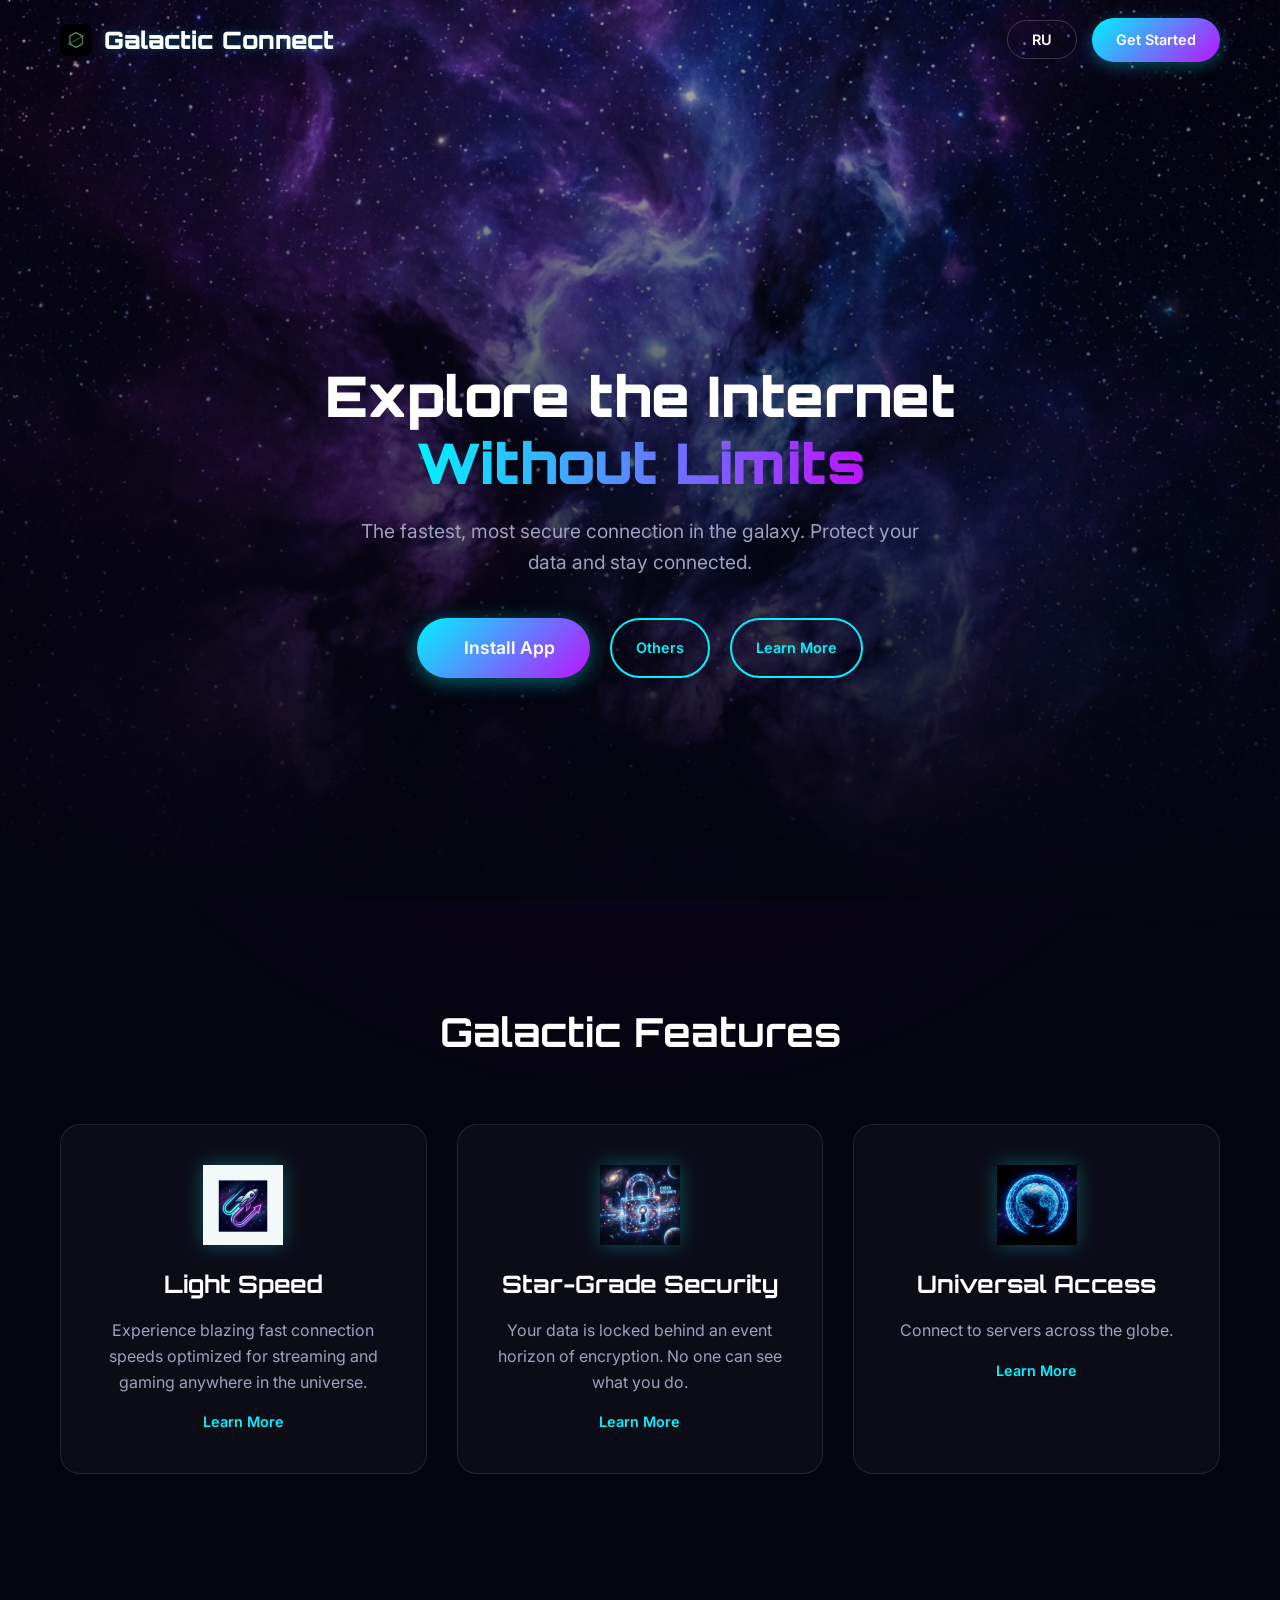
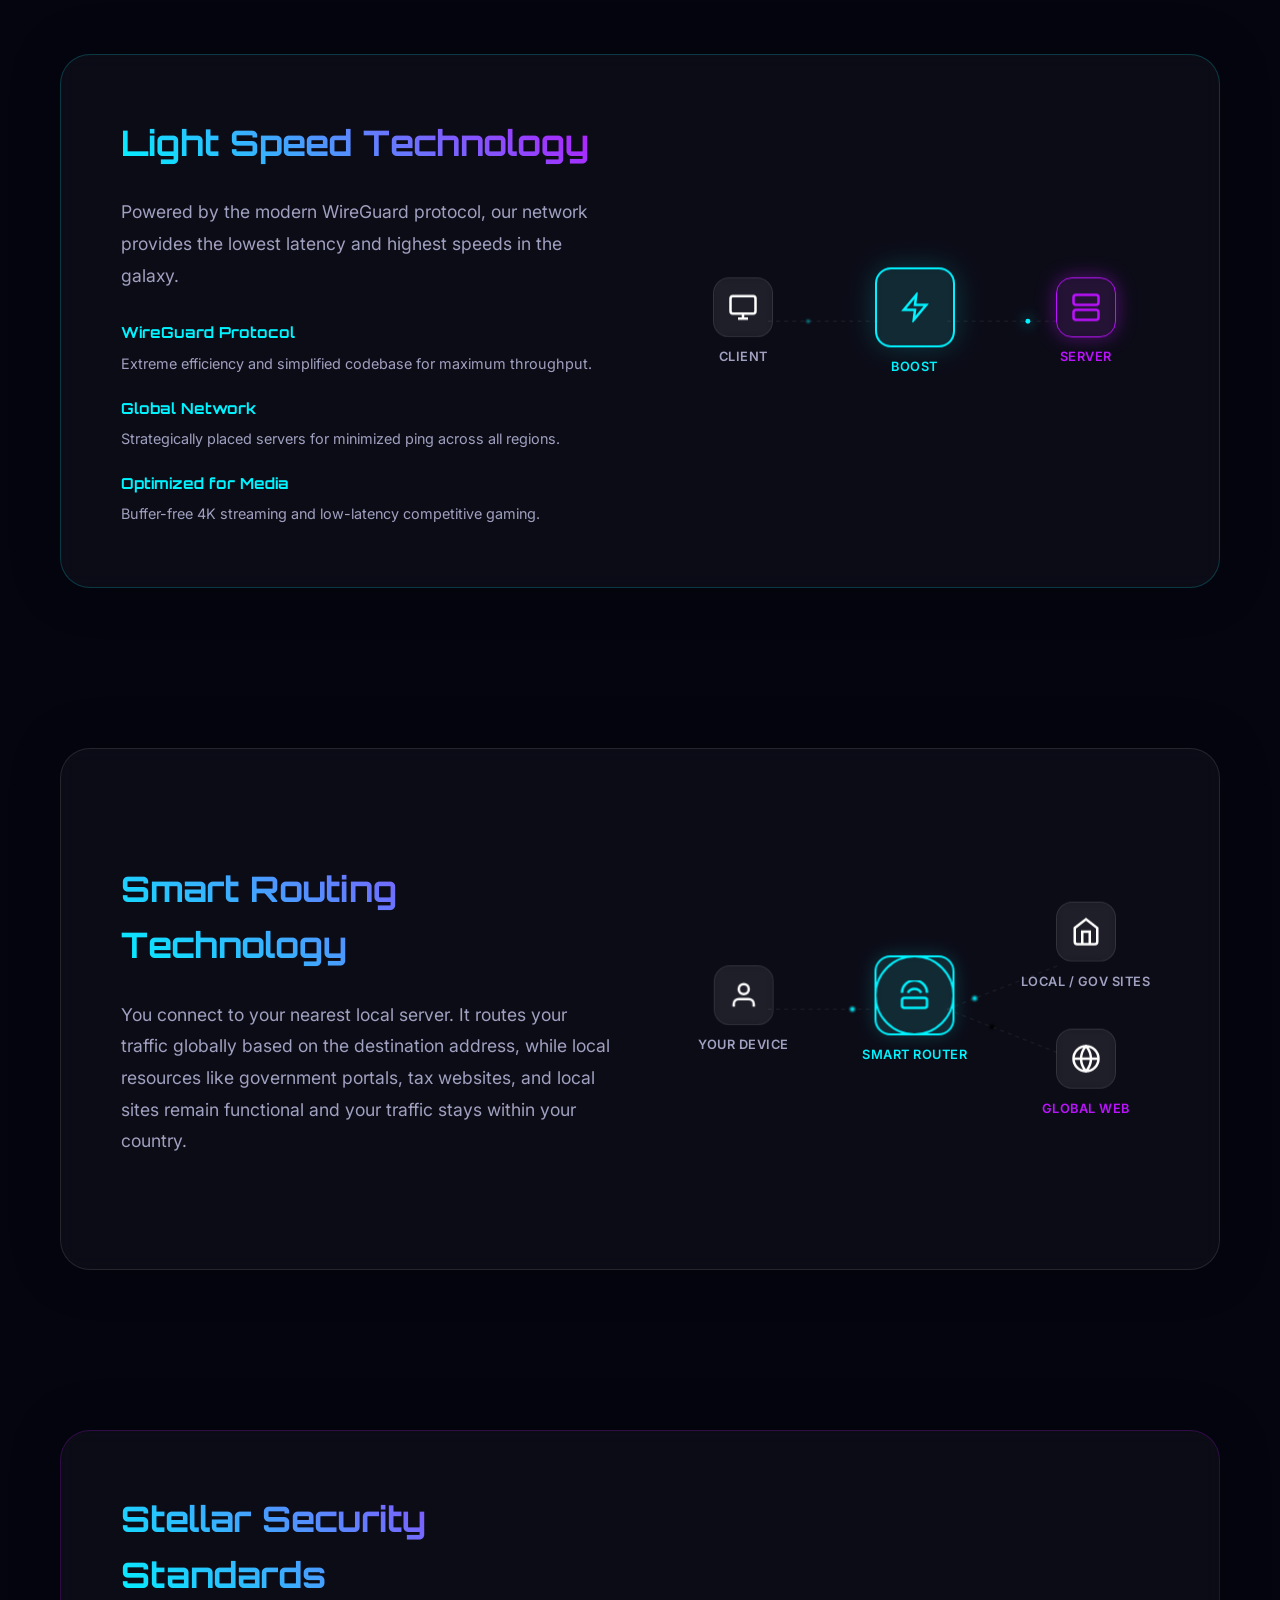
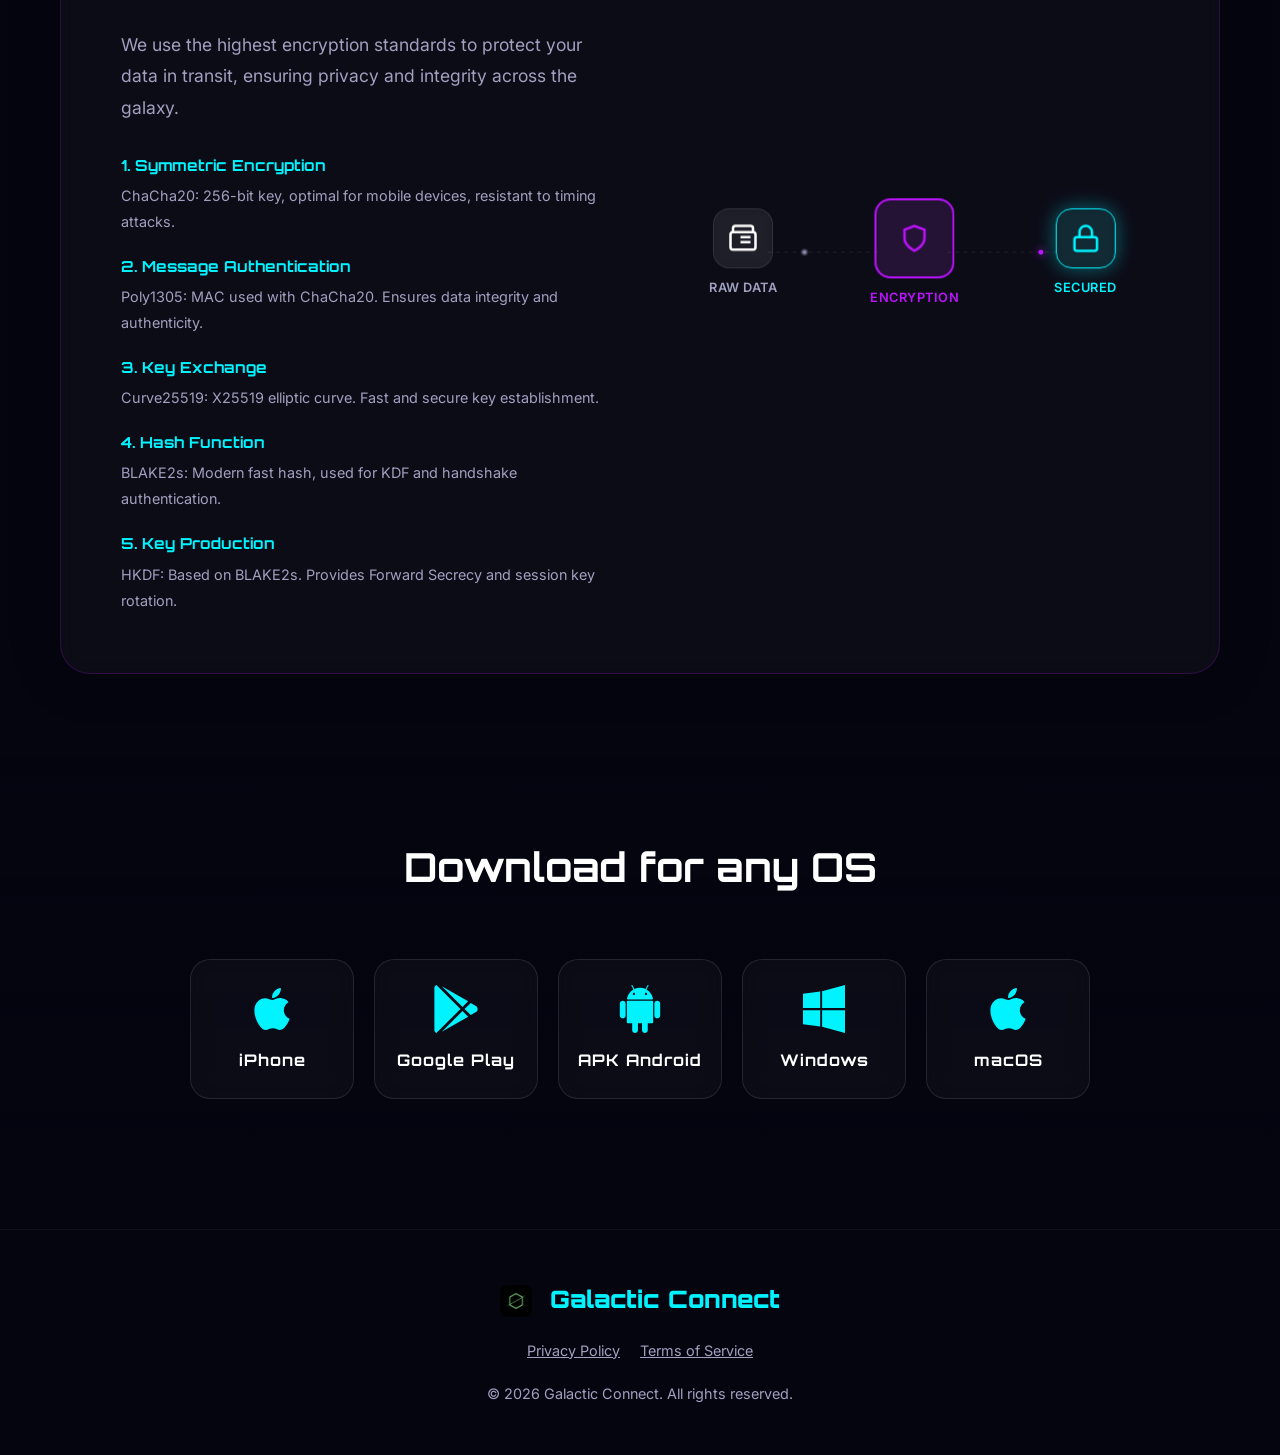
==== commit e9a399f0: "Update script.js anti-cache version" ====
--- a/index.html
+++ b/index.html
@@ -498,7 +498,7 @@
     </footer>
 
     <script src="translations.js?v=1.9"></script>
-    <script src="script.js?v=1.8"></script>
+    <script src="script.js?v=1.9"></script>
 </body>
 
 </html>
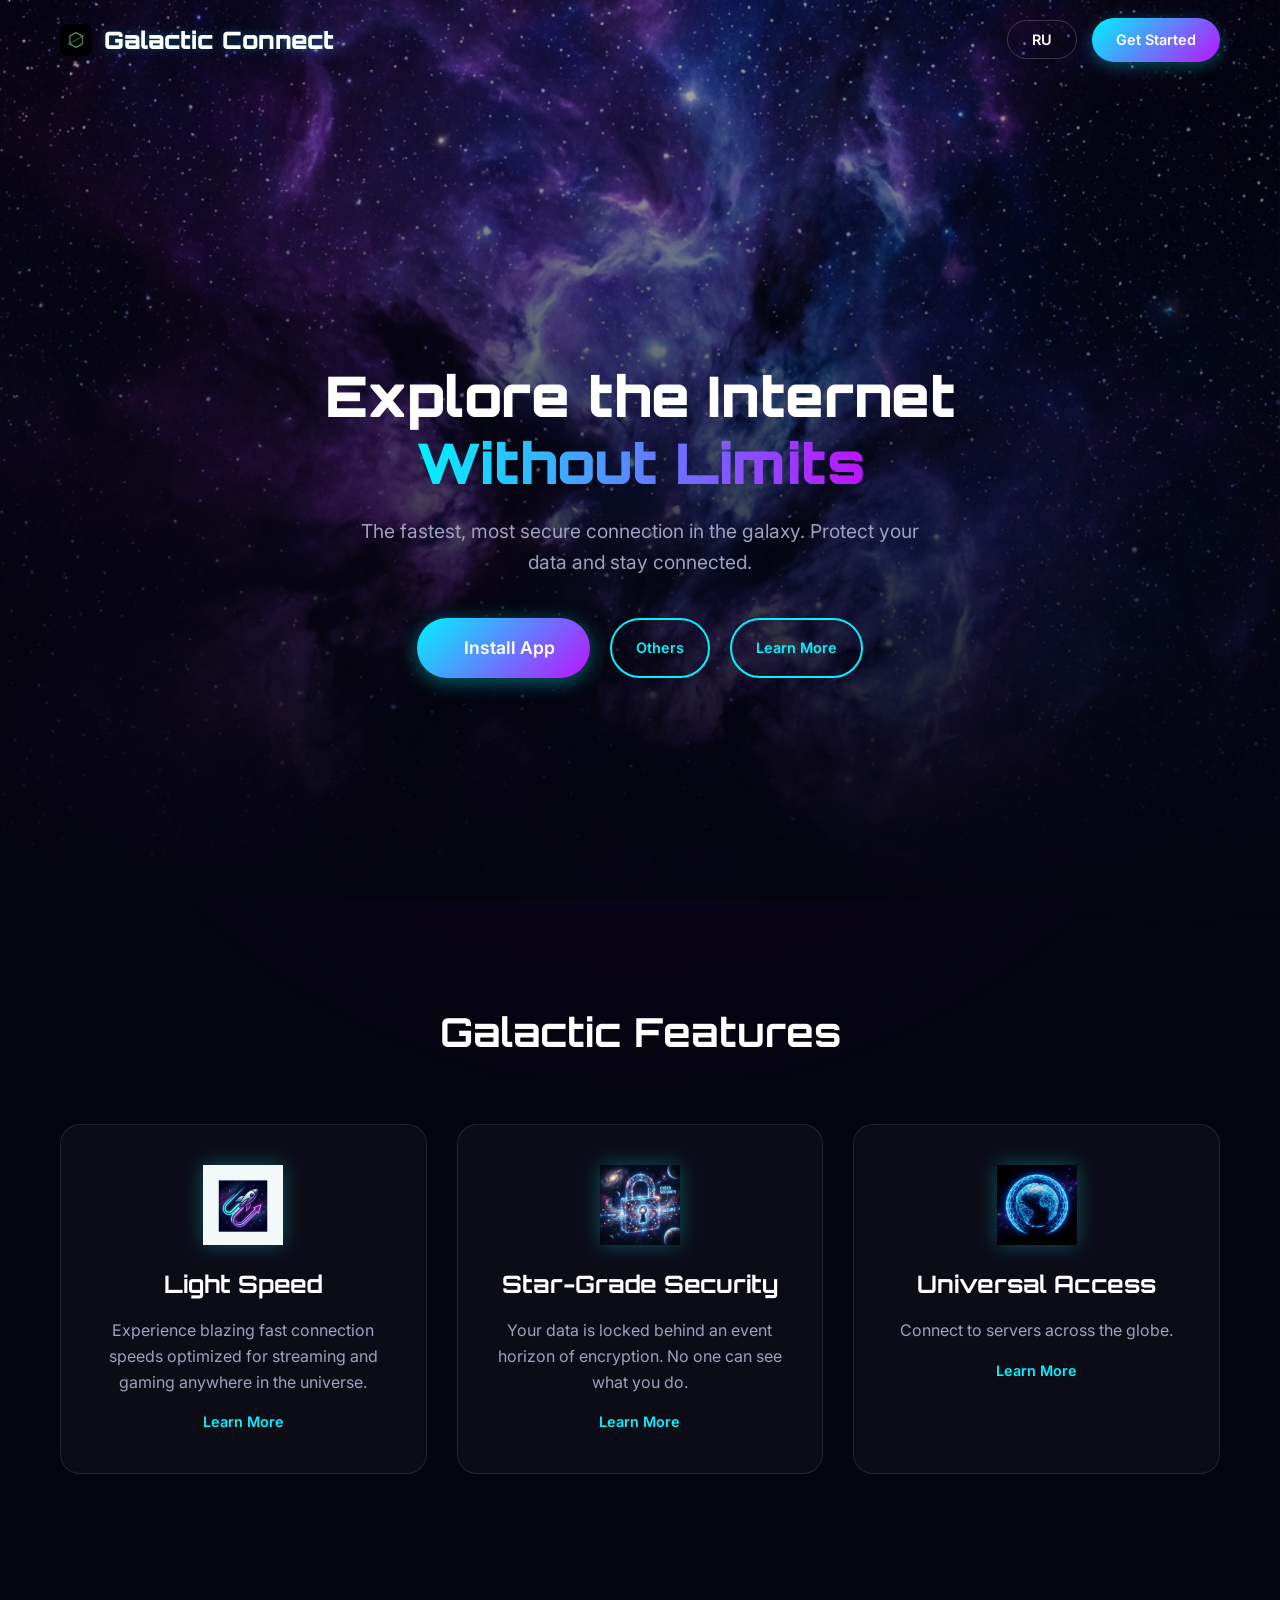
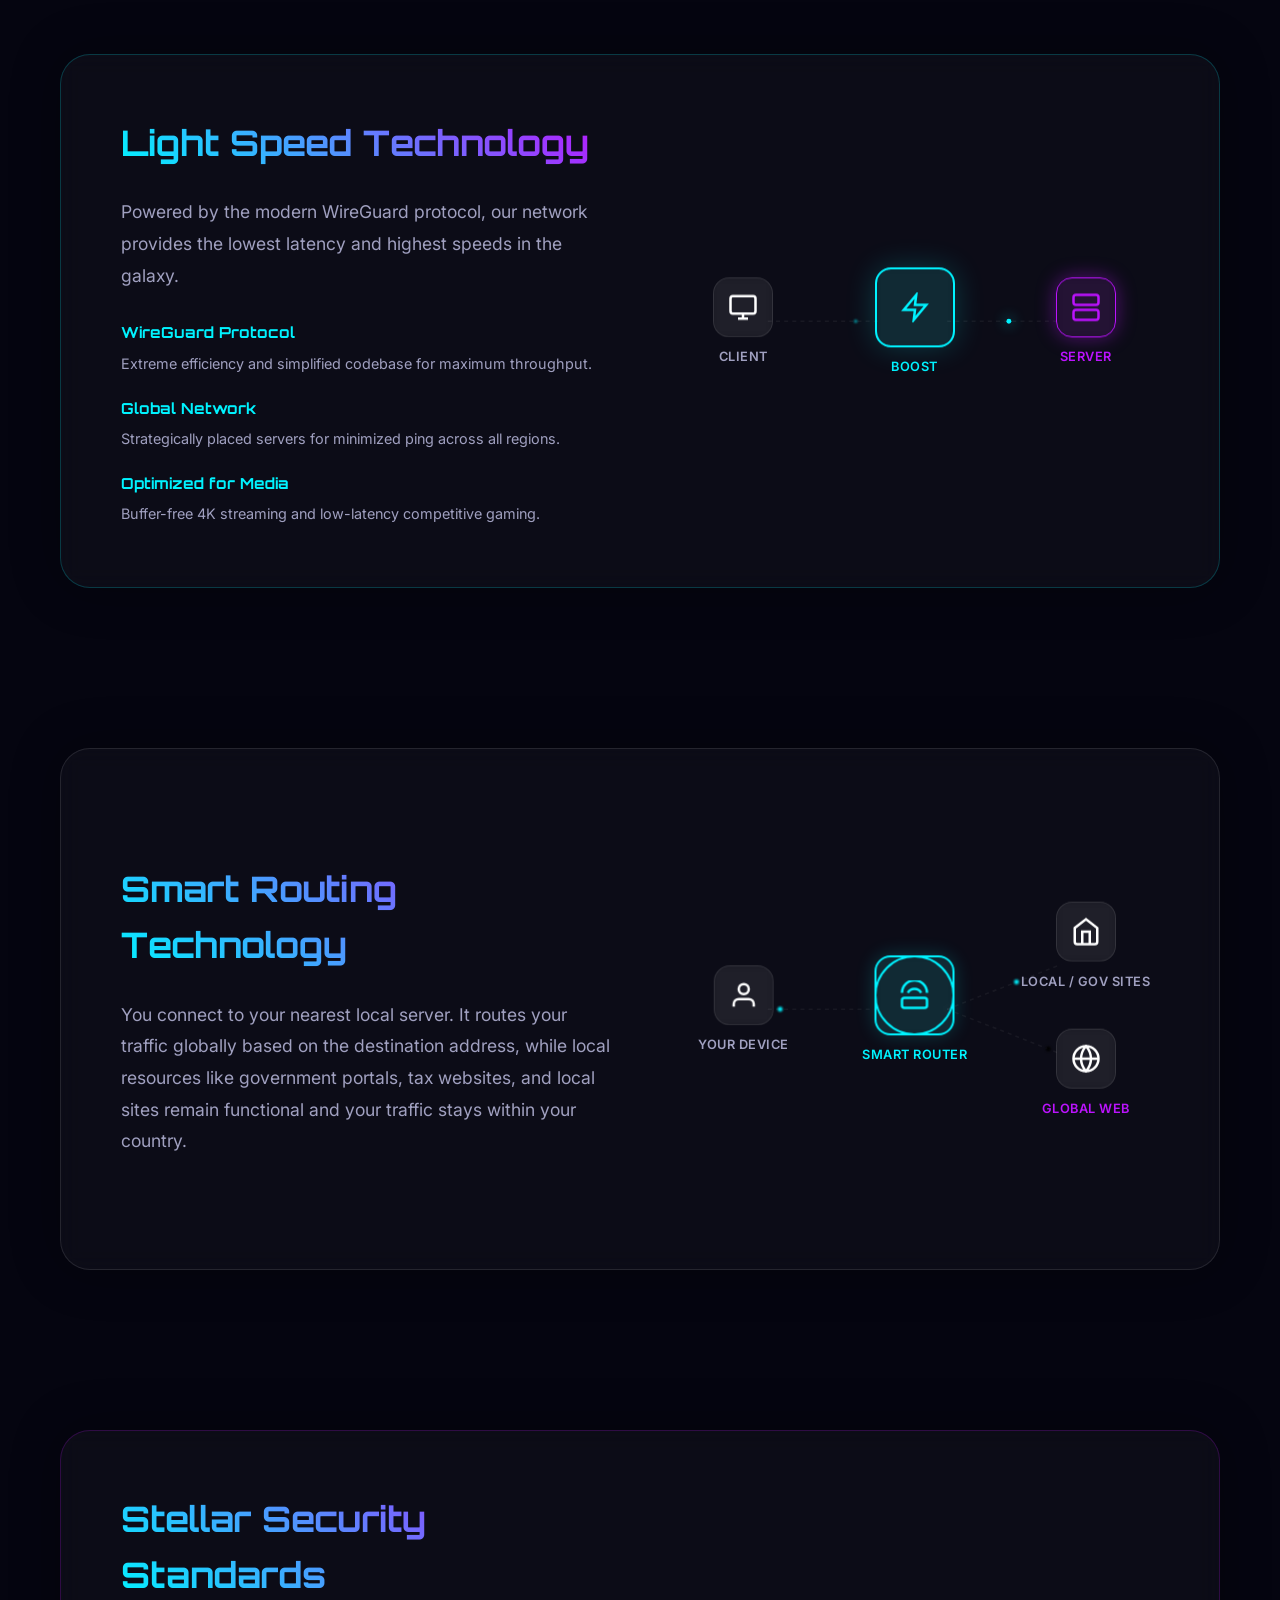
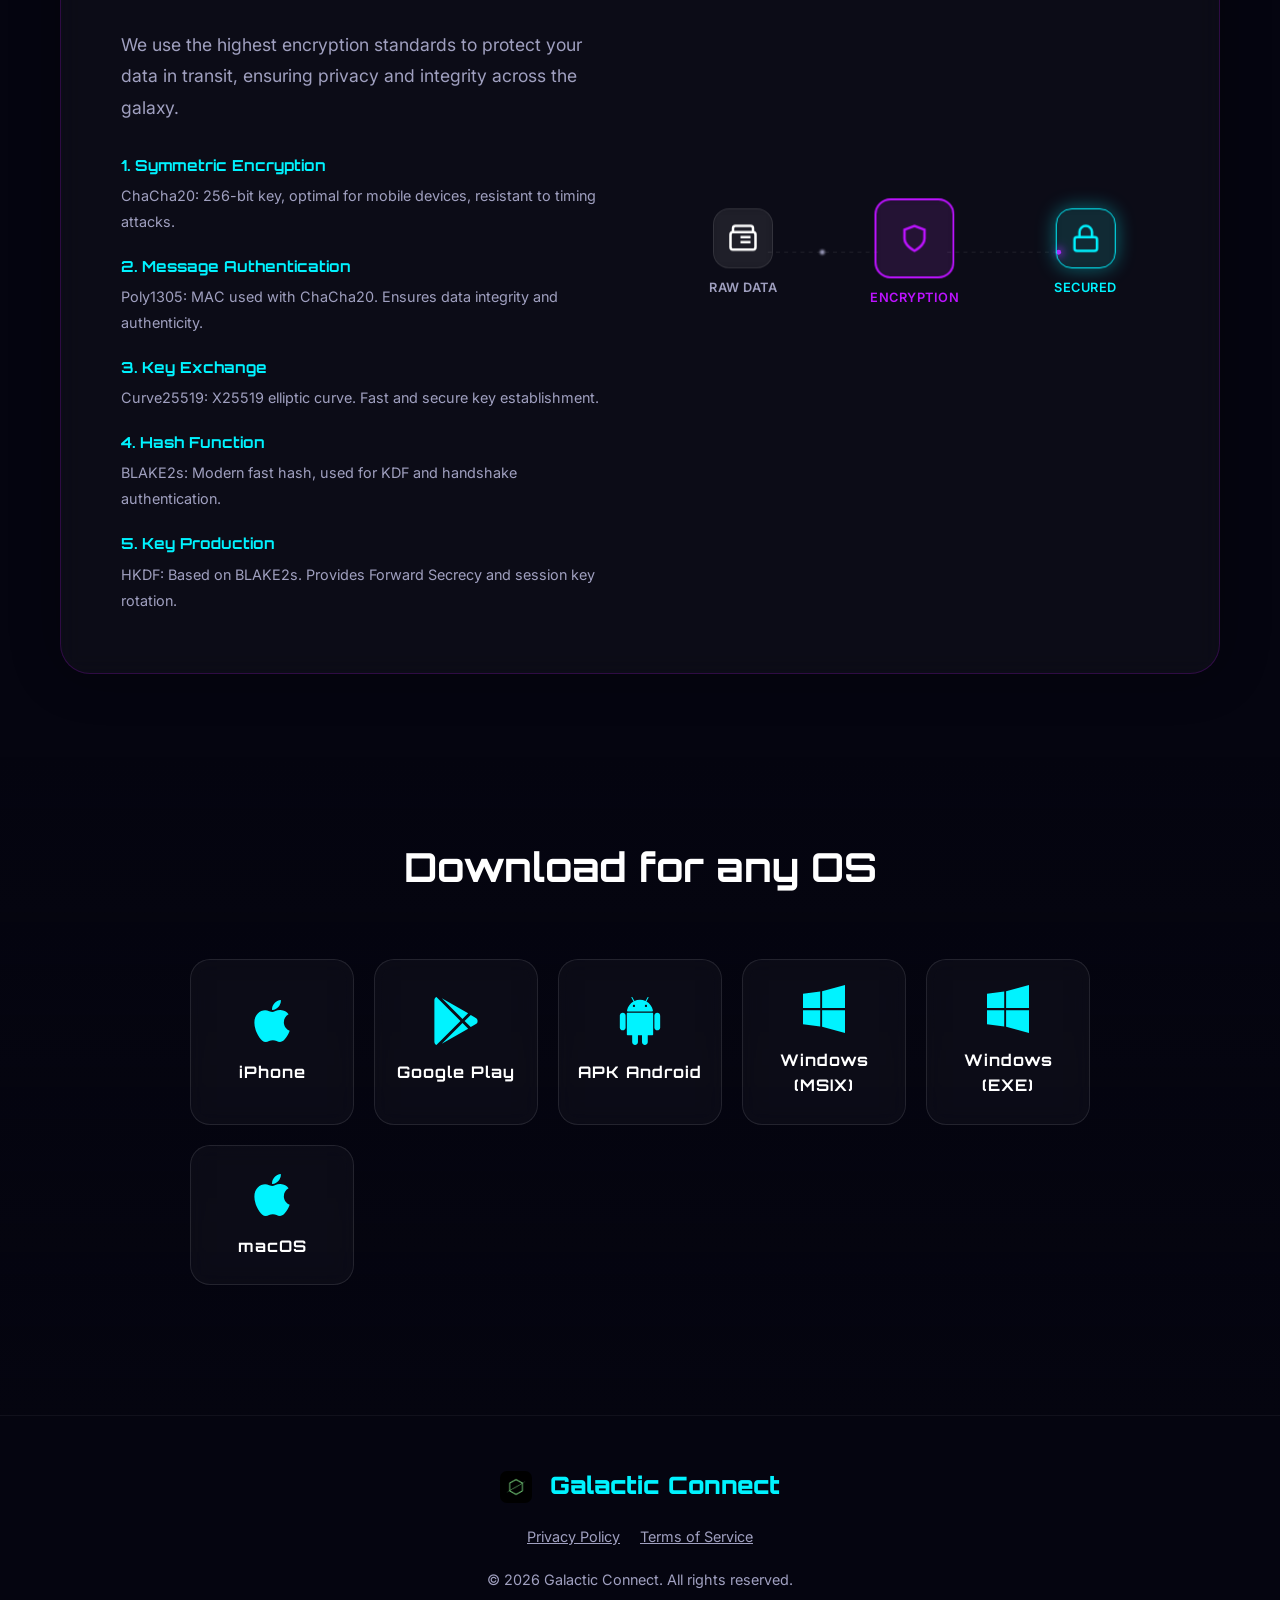
==== commit d238f79c: "Add Windows MSIX download option" ====
--- a/index.html
+++ b/index.html
@@ -465,11 +465,17 @@
                         </svg>
                         <span data-i18n="download_android">APK Android</span>
                     </a>
-                    <a href="https://github.com/galactic-connect/galactic-connect.github.io/releases/latest/download/galactic-windows-setup.exe" class="dl-btn" data-ga-event="click" data-ga-button="download_windows" data-ga-location="download_section">
+                    <a href="https://github.com/galactic-connect/galactic-connect.github.io/releases/latest/download/galactic-windows.msix" class="dl-btn" data-ga-event="click" data-ga-button="download_windows_msix" data-ga-location="download_section">
                         <svg class="dl-icon" viewBox="0 0 448 512" fill="currentColor">
                             <path d="M0 93.7l183.6-25.3v177.4H0V93.7zm0 324.6l183.6 25.3V268.4H0v149.9zm203.8 28L448 512V268.4H203.8v177.9zm0-380.6v180.1H448V0L203.8 65.8z"/>
                         </svg>
-                        <span data-i18n="download_windows">Windows</span>
+                        <span data-i18n="download_windows_msix">Windows (MSIX)</span>
+                    </a>
+                    <a href="https://github.com/galactic-connect/galactic-connect.github.io/releases/latest/download/galactic-windows-setup.exe" class="dl-btn" data-ga-event="click" data-ga-button="download_windows_exe" data-ga-location="download_section">
+                        <svg class="dl-icon" viewBox="0 0 448 512" fill="currentColor">
+                            <path d="M0 93.7l183.6-25.3v177.4H0V93.7zm0 324.6l183.6 25.3V268.4H0v149.9zm203.8 28L448 512V268.4H203.8v177.9zm0-380.6v180.1H448V0L203.8 65.8z"/>
+                        </svg>
+                        <span data-i18n="download_windows_exe">Windows (EXE)</span>
                     </a>
                     <a href="https://github.com/galactic-connect/galactic-connect.github.io/releases/latest/download/galactic-macos.dmg" class="dl-btn" data-ga-event="click" data-ga-button="download_macos" data-ga-location="download_section">
                         <svg class="dl-icon" viewBox="0 0 384 512" fill="currentColor">
@@ -501,4 +507,4 @@
     <script src="script.js?v=1.9"></script>
 </body>
 
-</html>+</html>
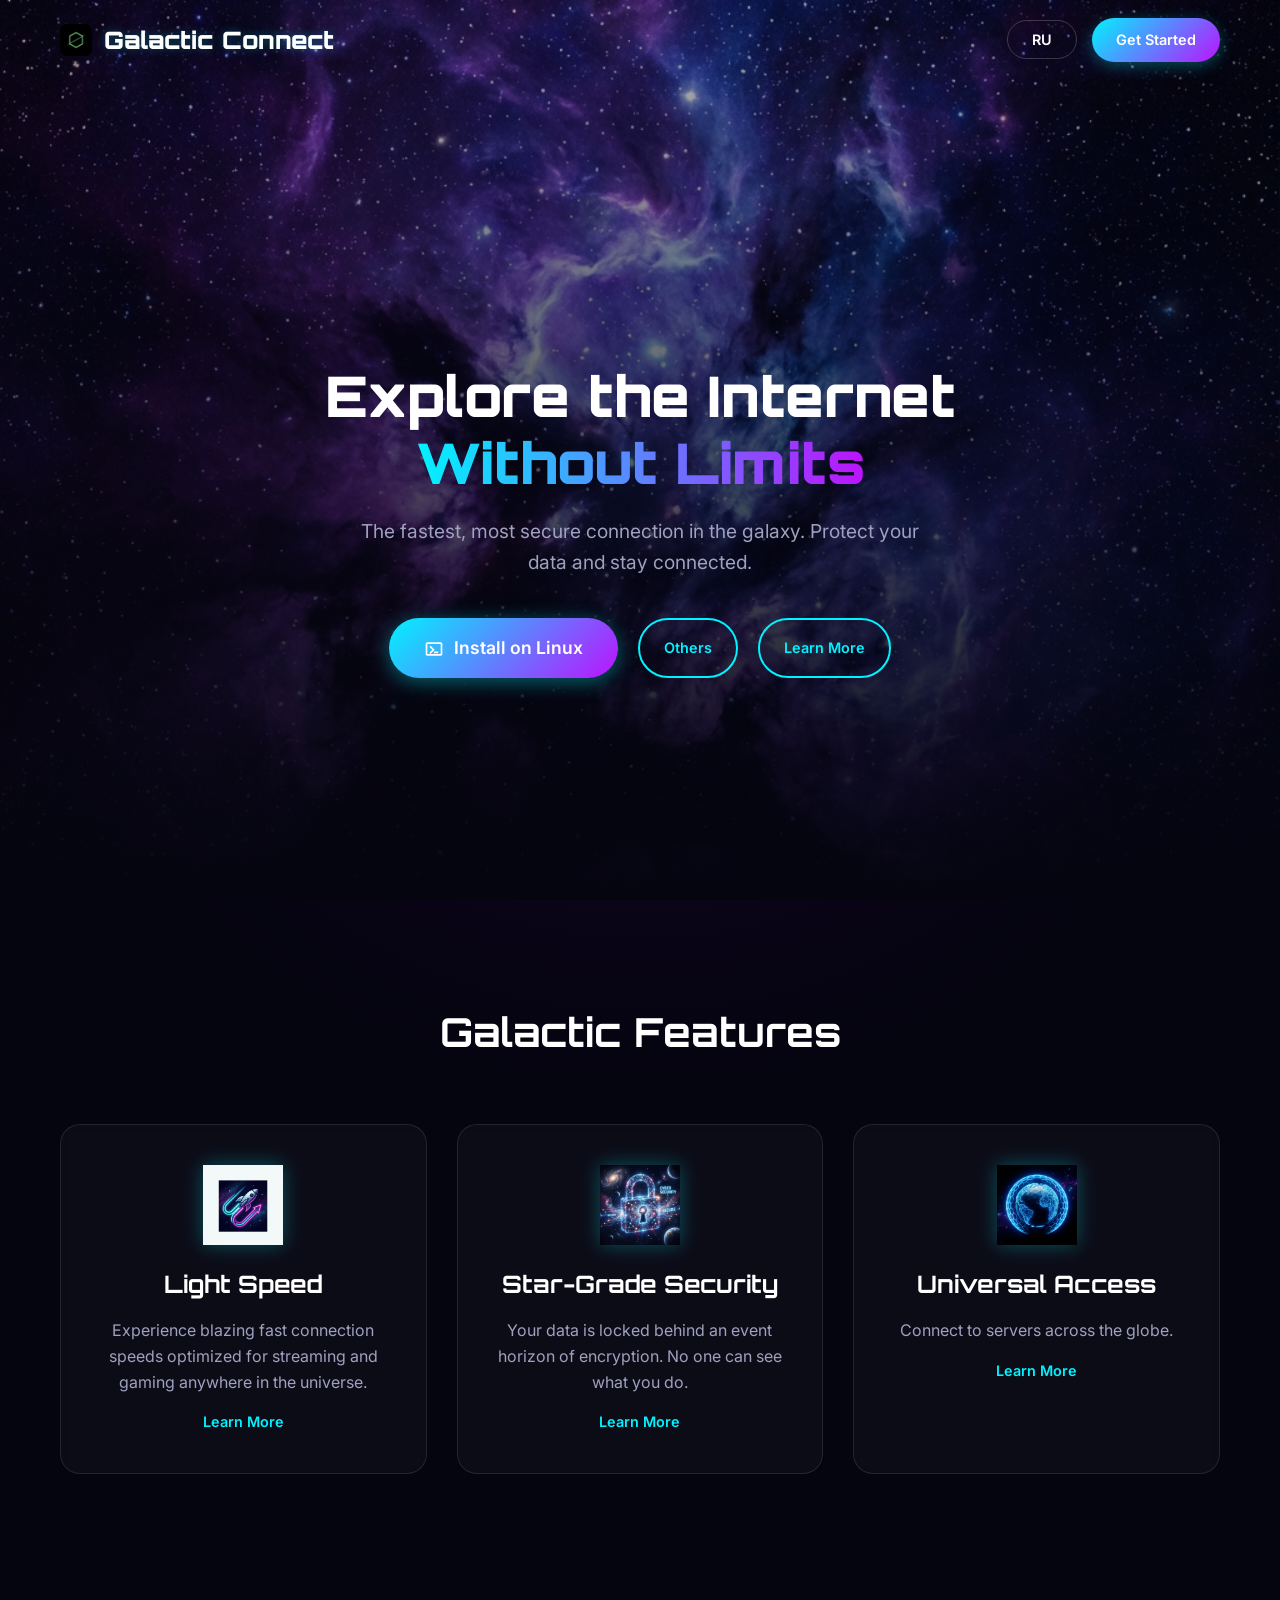
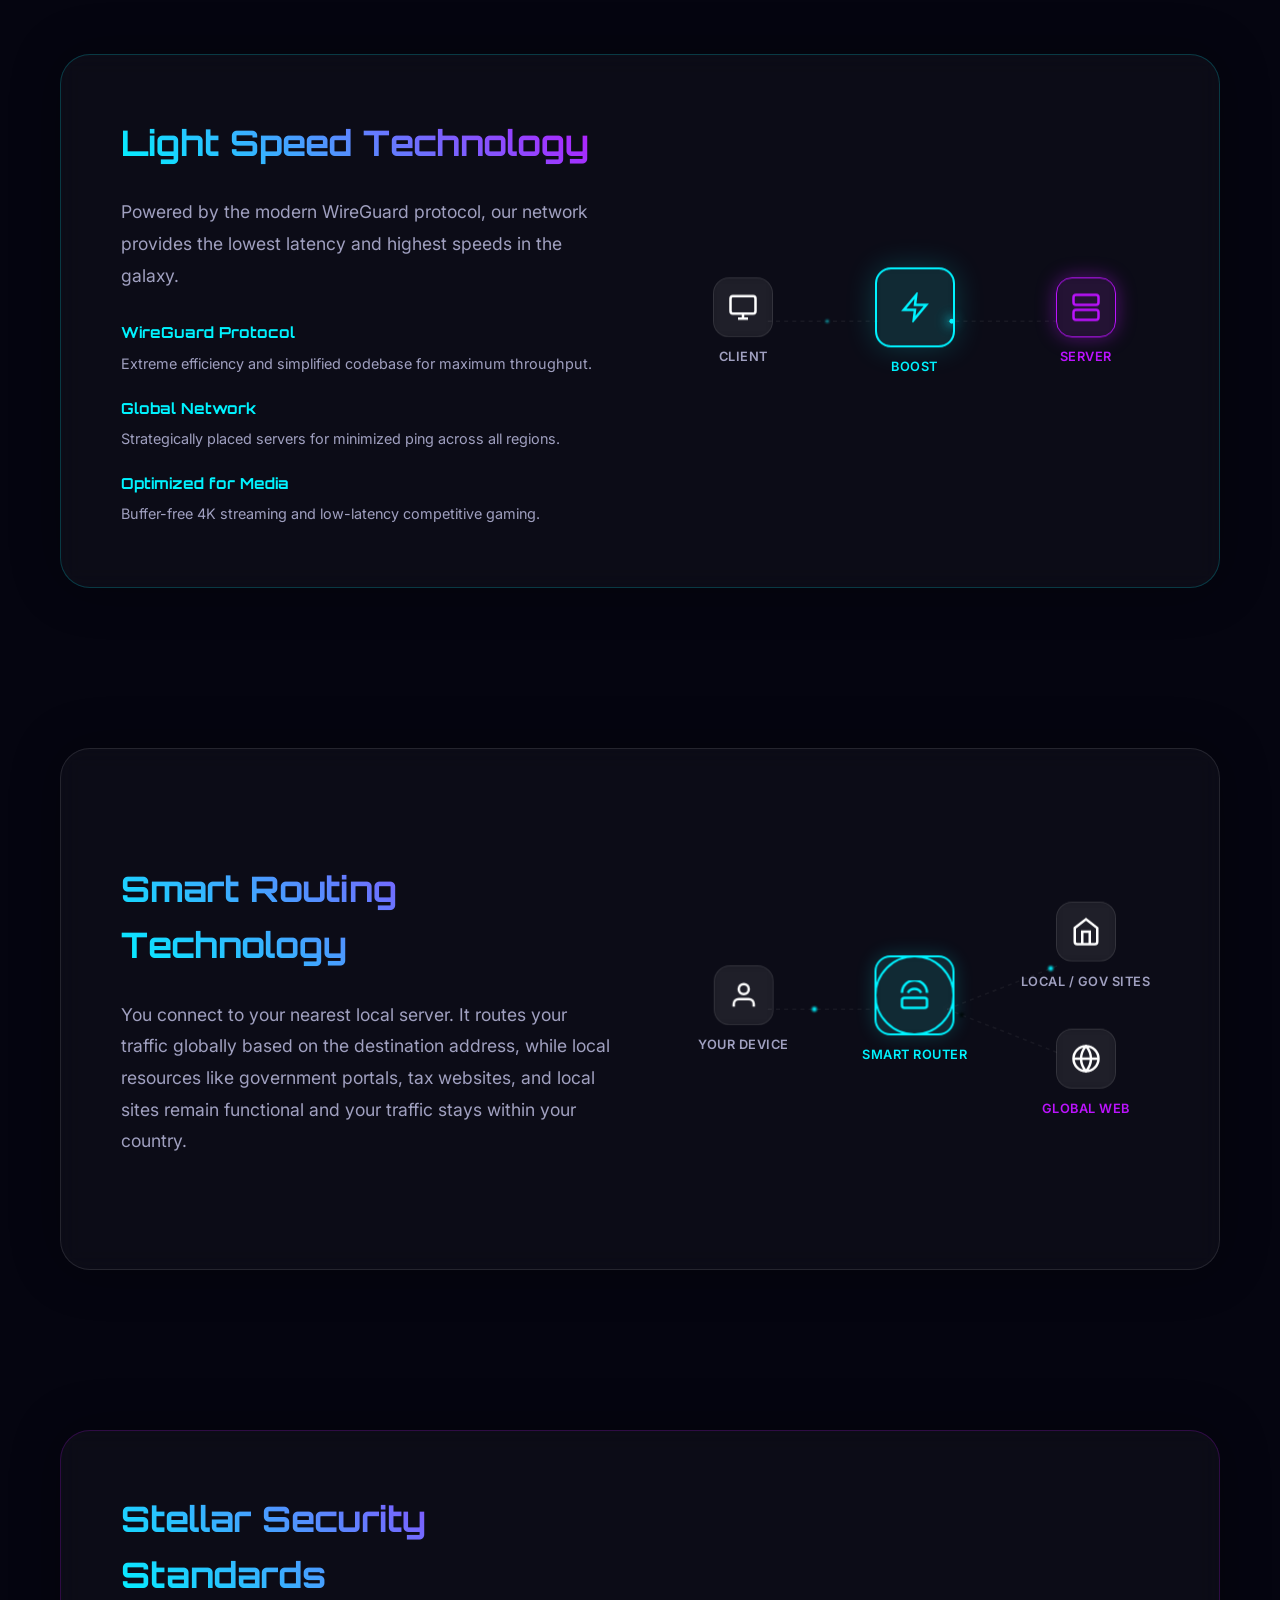
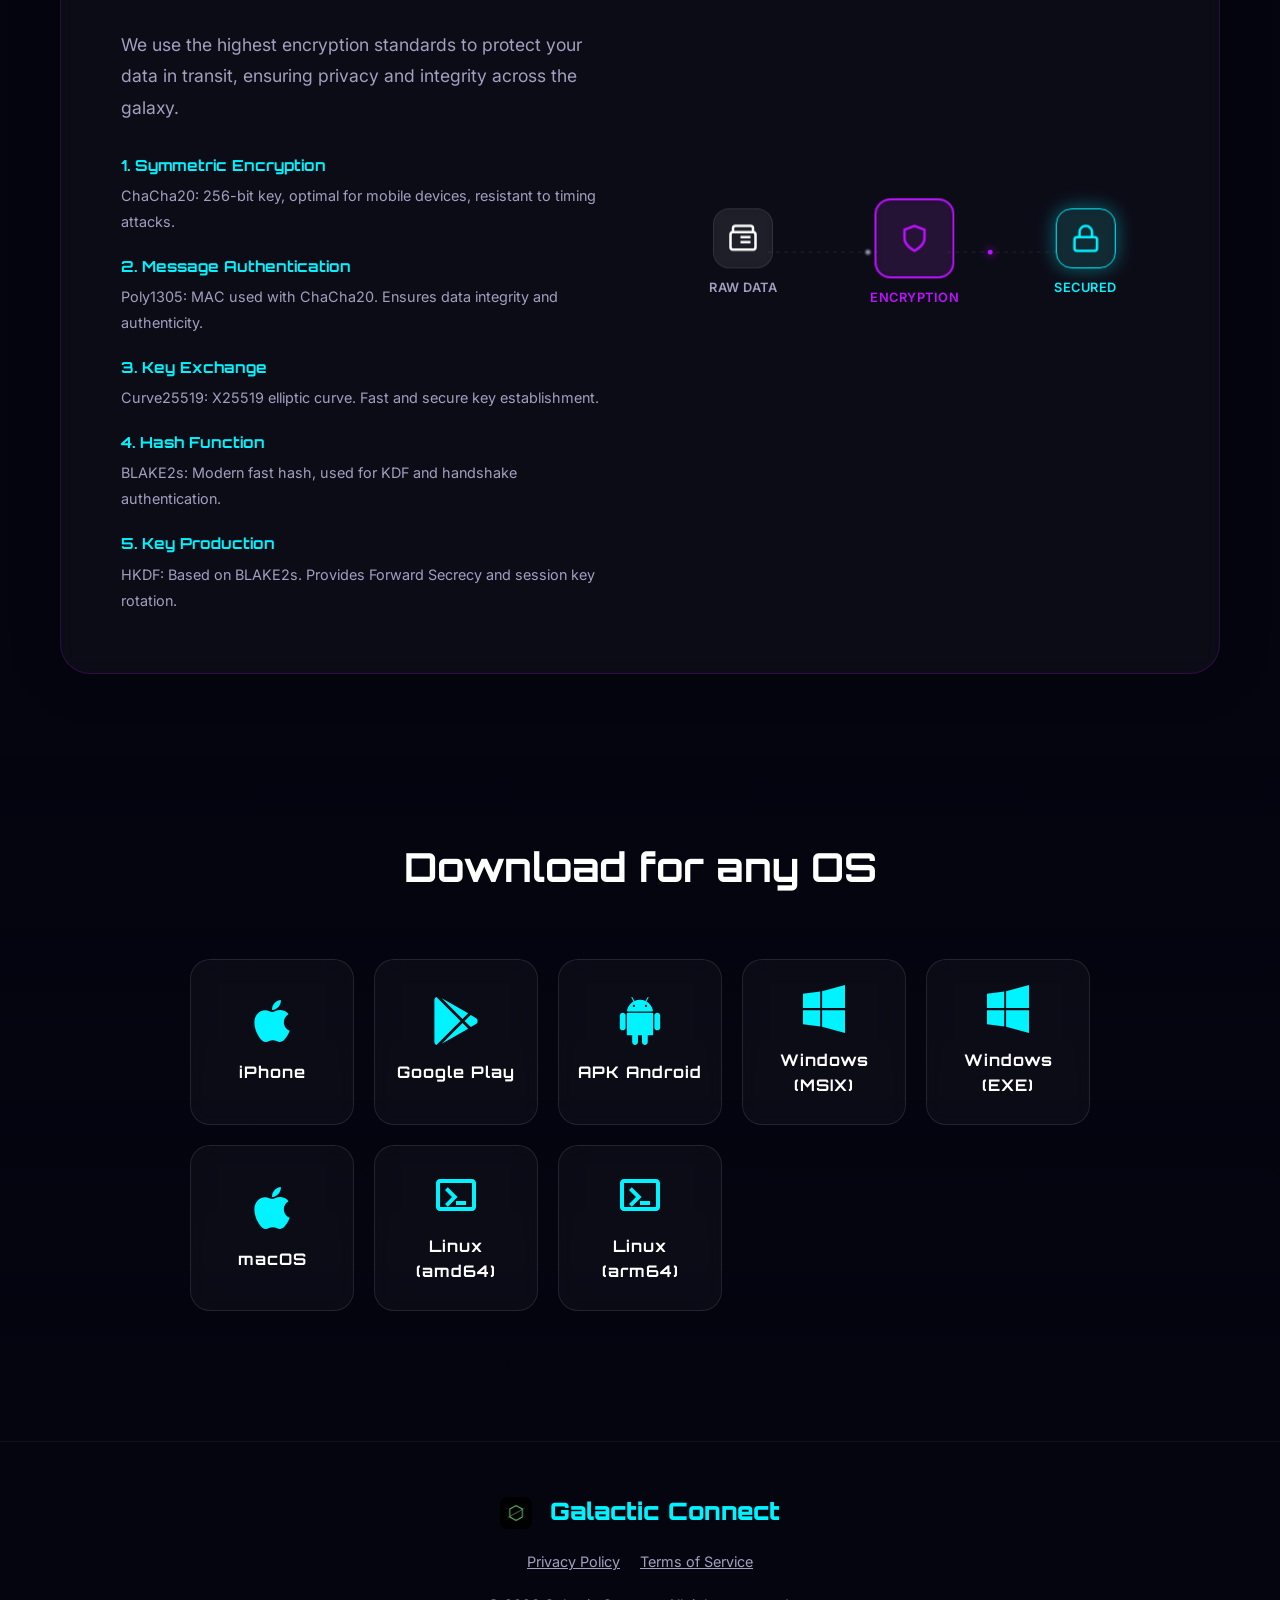
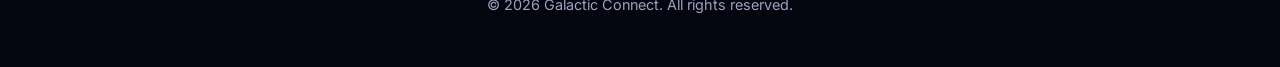
==== commit dbfd14e5: "Add Linux download links" ====
--- a/index.html
+++ b/index.html
@@ -483,6 +483,18 @@
                         </svg>
                         <span data-i18n="download_macos">macOS</span>
                     </a>
+                    <a href="https://github.com/galactic-connect/galactic-connect.github.io/releases/latest/download/galactic-linux-amd64.deb" class="dl-btn" data-ga-event="click" data-ga-button="download_linux_amd64" data-ga-location="download_section">
+                        <svg class="dl-icon" viewBox="0 0 24 24" fill="currentColor">
+                            <path d="M20 4H4c-1.11 0-2 .89-2 2v12c0 1.11.89 2 2 2h16c1.11 0 2-.89 2-2V6c0-1.11-.89-2-2-2zm0 14H4V6h16v12zM6.5 9.5l3.5 3.5-3.5 3.5 1.4 1.4 4.9-4.9-4.9-4.9L6.5 9.5zM12 17h5v-2h-5v2z"/>
+                        </svg>
+                        <span data-i18n="download_linux_amd64">Linux (amd64)</span>
+                    </a>
+                    <a href="https://github.com/galactic-connect/galactic-connect.github.io/releases/latest/download/galactic-linux-arm64.deb" class="dl-btn" data-ga-event="click" data-ga-button="download_linux_arm64" data-ga-location="download_section">
+                        <svg class="dl-icon" viewBox="0 0 24 24" fill="currentColor">
+                            <path d="M20 4H4c-1.11 0-2 .89-2 2v12c0 1.11.89 2 2 2h16c1.11 0 2-.89 2-2V6c0-1.11-.89-2-2-2zm0 14H4V6h16v12zM6.5 9.5l3.5 3.5-3.5 3.5 1.4 1.4 4.9-4.9-4.9-4.9L6.5 9.5zM12 17h5v-2h-5v2z"/>
+                        </svg>
+                        <span data-i18n="download_linux_arm64">Linux (arm64)</span>
+                    </a>
                 </div>
             </div>
         </section>
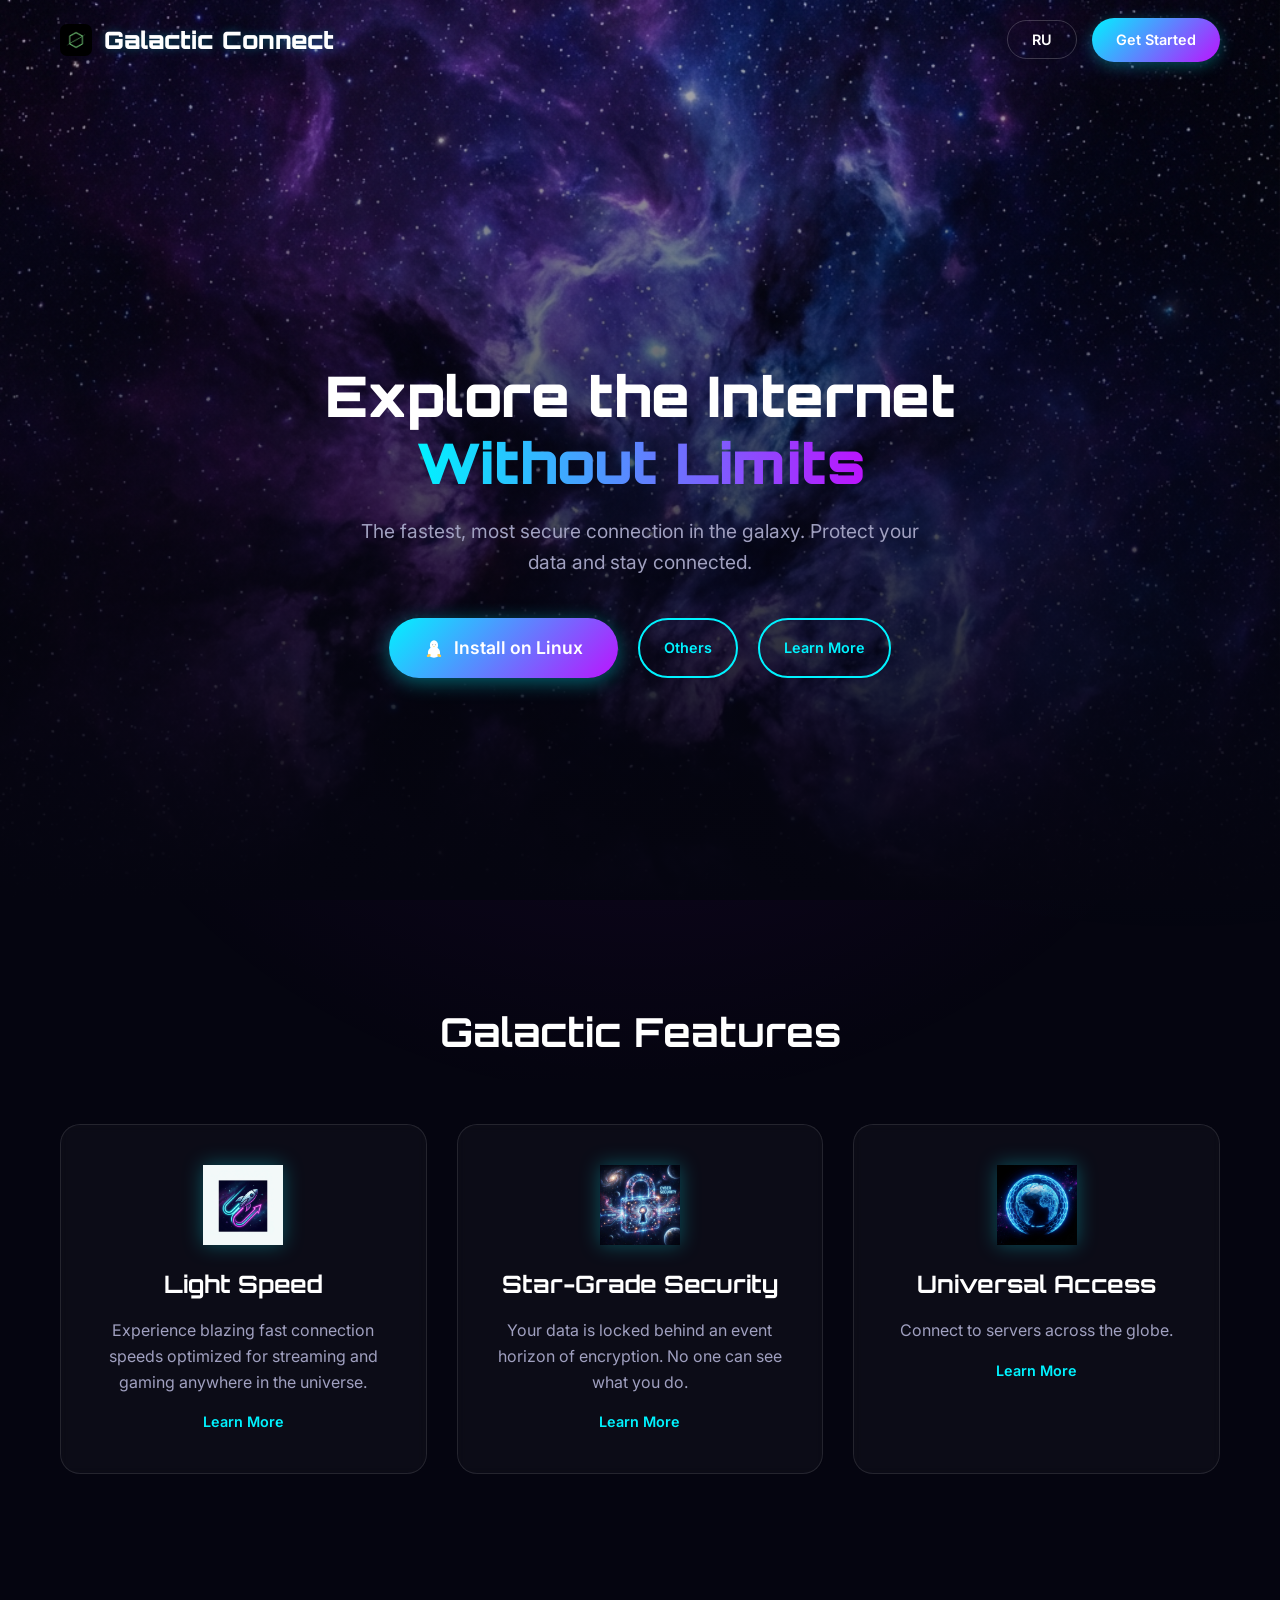
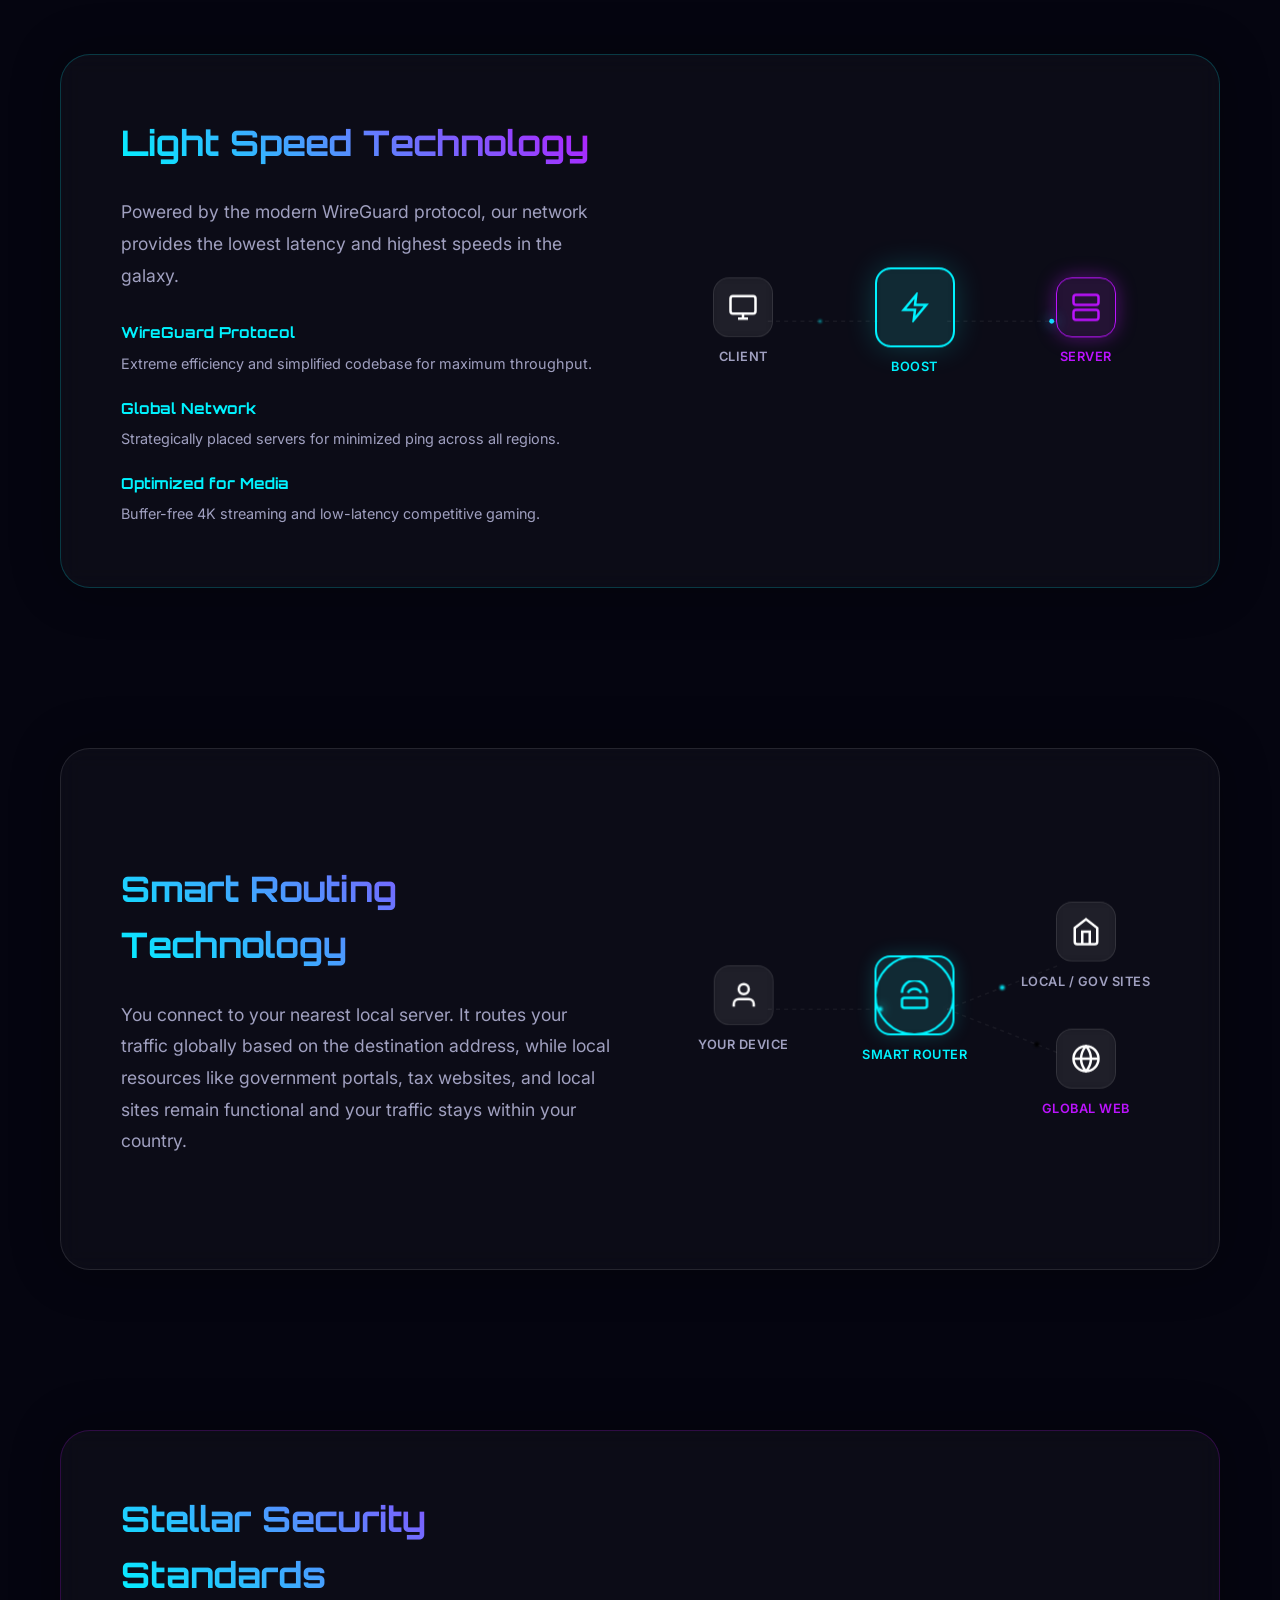
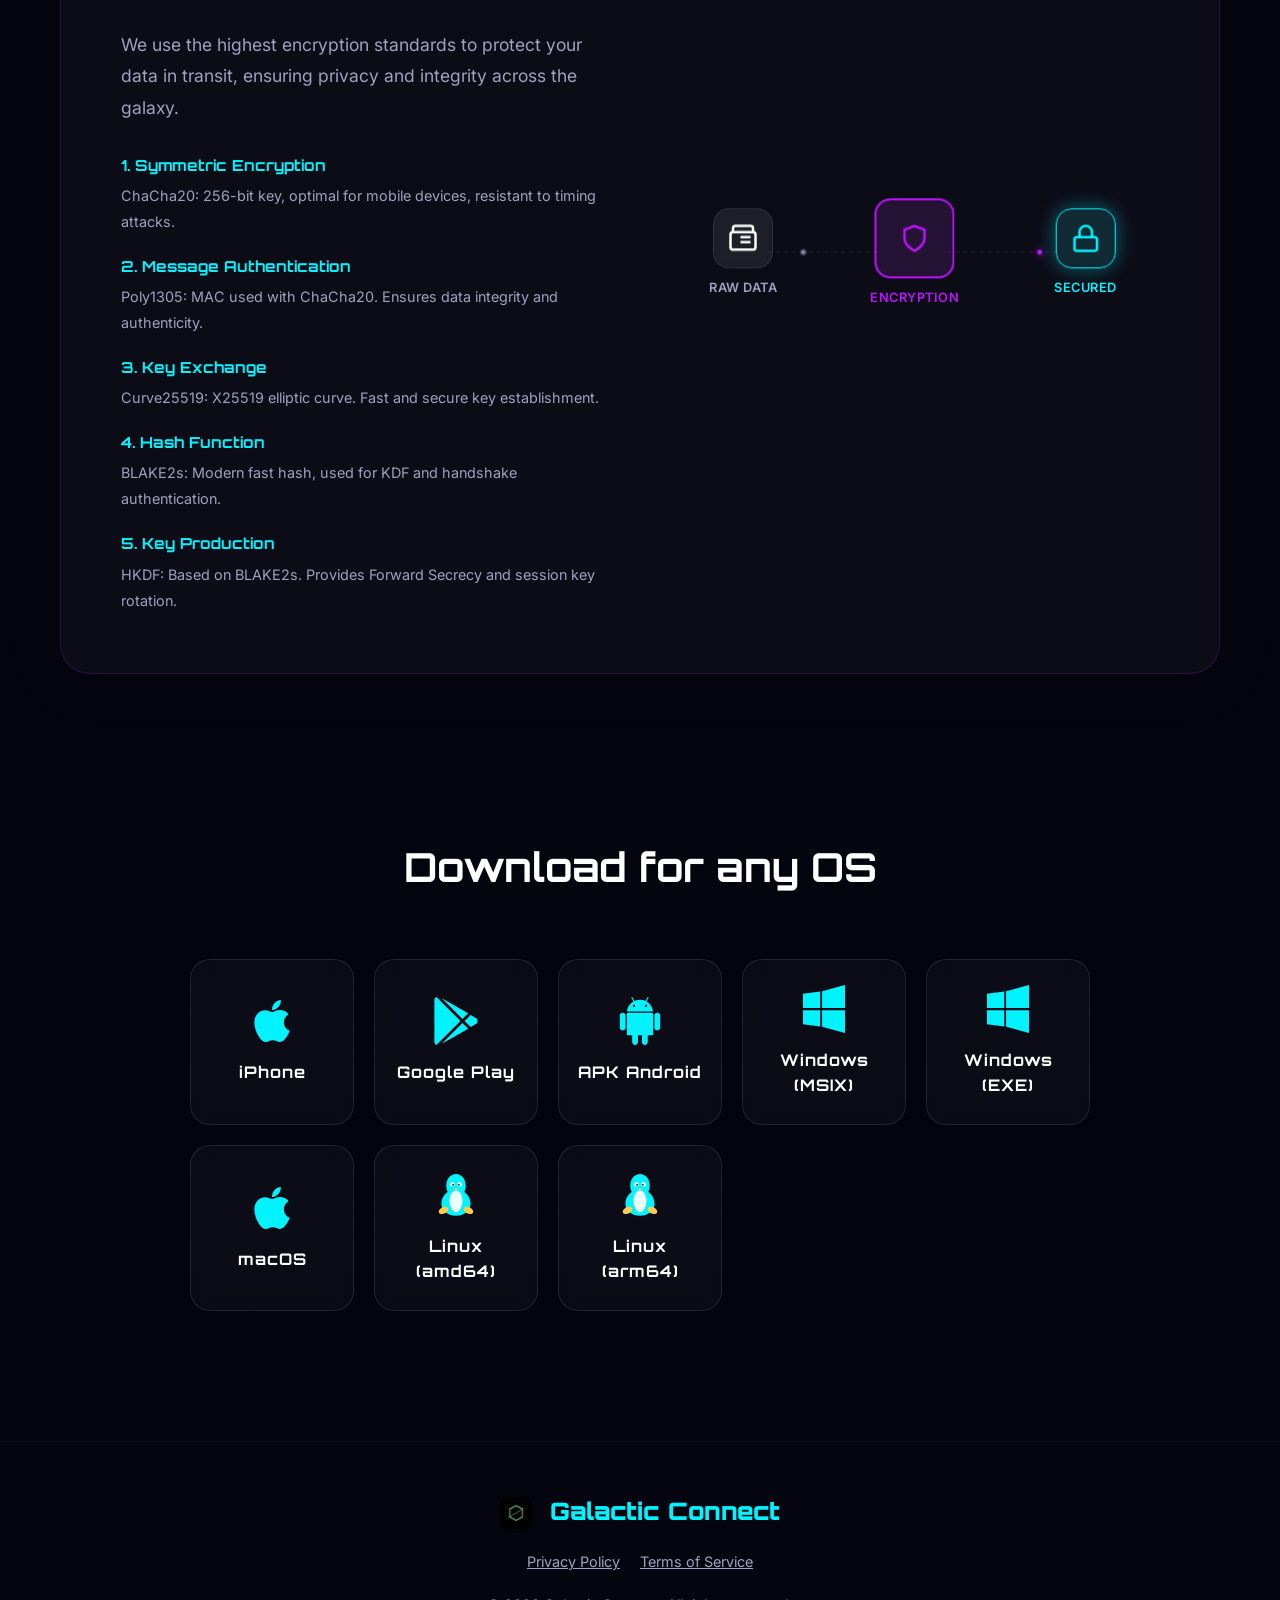
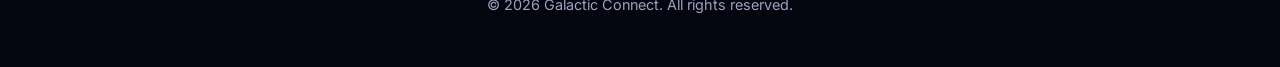
==== commit 55b097d4: "Use Tux icon for Linux downloads" ====
--- a/index.html
+++ b/index.html
@@ -484,14 +484,26 @@
                         <span data-i18n="download_macos">macOS</span>
                     </a>
                     <a href="https://github.com/galactic-connect/galactic-connect.github.io/releases/latest/download/galactic-linux-amd64.deb" class="dl-btn" data-ga-event="click" data-ga-button="download_linux_amd64" data-ga-location="download_section">
-                        <svg class="dl-icon" viewBox="0 0 24 24" fill="currentColor">
-                            <path d="M20 4H4c-1.11 0-2 .89-2 2v12c0 1.11.89 2 2 2h16c1.11 0 2-.89 2-2V6c0-1.11-.89-2-2-2zm0 14H4V6h16v12zM6.5 9.5l3.5 3.5-3.5 3.5 1.4 1.4 4.9-4.9-4.9-4.9L6.5 9.5zM12 17h5v-2h-5v2z"/>
+                        <svg class="dl-icon" viewBox="0 0 64 64" aria-hidden="true">
+                            <path fill="currentColor" d="M32 4c-7.3 0-13 6.8-13 15.6 0 3.1.7 6 2 8.4-5.1 3.2-8.4 9-8.4 16 0 8.7 8.7 15.8 19.4 15.8S51.4 52.7 51.4 44c0-7-3.3-12.8-8.4-16 1.3-2.4 2-5.3 2-8.4C45 10.8 39.3 4 32 4z"/>
+                            <path fill="rgba(255,255,255,.92)" d="M23.4 39.4c0-7.5 3.9-13.5 8.6-13.5s8.6 6 8.6 13.5S36.7 55 32 55s-8.6-8.1-8.6-15.6z"/>
+                            <circle fill="rgba(255,255,255,.92)" cx="27.2" cy="17.8" r="3.1"/>
+                            <circle fill="rgba(255,255,255,.92)" cx="36.8" cy="17.8" r="3.1"/>
+                            <circle fill="#06111f" cx="28.1" cy="18.4" r="1.2"/>
+                            <circle fill="#06111f" cx="35.9" cy="18.4" r="1.2"/>
+                            <path fill="#ffcc4d" d="M29 23.4h6l-3 3.3zM17.4 56.4c-3.2 1.7-7 1.3-8.1-.7-1.1-2.1.8-5.2 4-6.9 3.2-1.7 6.9-1.4 8 .7 1.2 2-.7 5.2-3.9 6.9zm29.2 0c3.2 1.7 7 1.3 8.1-.7 1.1-2.1-.8-5.2-4-6.9-3.2-1.7-6.9-1.4-8 .7-1.2 2 .7 5.2 3.9 6.9z"/>
                         </svg>
                         <span data-i18n="download_linux_amd64">Linux (amd64)</span>
                     </a>
                     <a href="https://github.com/galactic-connect/galactic-connect.github.io/releases/latest/download/galactic-linux-arm64.deb" class="dl-btn" data-ga-event="click" data-ga-button="download_linux_arm64" data-ga-location="download_section">
-                        <svg class="dl-icon" viewBox="0 0 24 24" fill="currentColor">
-                            <path d="M20 4H4c-1.11 0-2 .89-2 2v12c0 1.11.89 2 2 2h16c1.11 0 2-.89 2-2V6c0-1.11-.89-2-2-2zm0 14H4V6h16v12zM6.5 9.5l3.5 3.5-3.5 3.5 1.4 1.4 4.9-4.9-4.9-4.9L6.5 9.5zM12 17h5v-2h-5v2z"/>
+                        <svg class="dl-icon" viewBox="0 0 64 64" aria-hidden="true">
+                            <path fill="currentColor" d="M32 4c-7.3 0-13 6.8-13 15.6 0 3.1.7 6 2 8.4-5.1 3.2-8.4 9-8.4 16 0 8.7 8.7 15.8 19.4 15.8S51.4 52.7 51.4 44c0-7-3.3-12.8-8.4-16 1.3-2.4 2-5.3 2-8.4C45 10.8 39.3 4 32 4z"/>
+                            <path fill="rgba(255,255,255,.92)" d="M23.4 39.4c0-7.5 3.9-13.5 8.6-13.5s8.6 6 8.6 13.5S36.7 55 32 55s-8.6-8.1-8.6-15.6z"/>
+                            <circle fill="rgba(255,255,255,.92)" cx="27.2" cy="17.8" r="3.1"/>
+                            <circle fill="rgba(255,255,255,.92)" cx="36.8" cy="17.8" r="3.1"/>
+                            <circle fill="#06111f" cx="28.1" cy="18.4" r="1.2"/>
+                            <circle fill="#06111f" cx="35.9" cy="18.4" r="1.2"/>
+                            <path fill="#ffcc4d" d="M29 23.4h6l-3 3.3zM17.4 56.4c-3.2 1.7-7 1.3-8.1-.7-1.1-2.1.8-5.2 4-6.9 3.2-1.7 6.9-1.4 8 .7 1.2 2-.7 5.2-3.9 6.9zm29.2 0c3.2 1.7 7 1.3 8.1-.7 1.1-2.1-.8-5.2-4-6.9-3.2-1.7-6.9-1.4-8 .7-1.2 2 .7 5.2 3.9 6.9z"/>
                         </svg>
                         <span data-i18n="download_linux_arm64">Linux (arm64)</span>
                     </a>
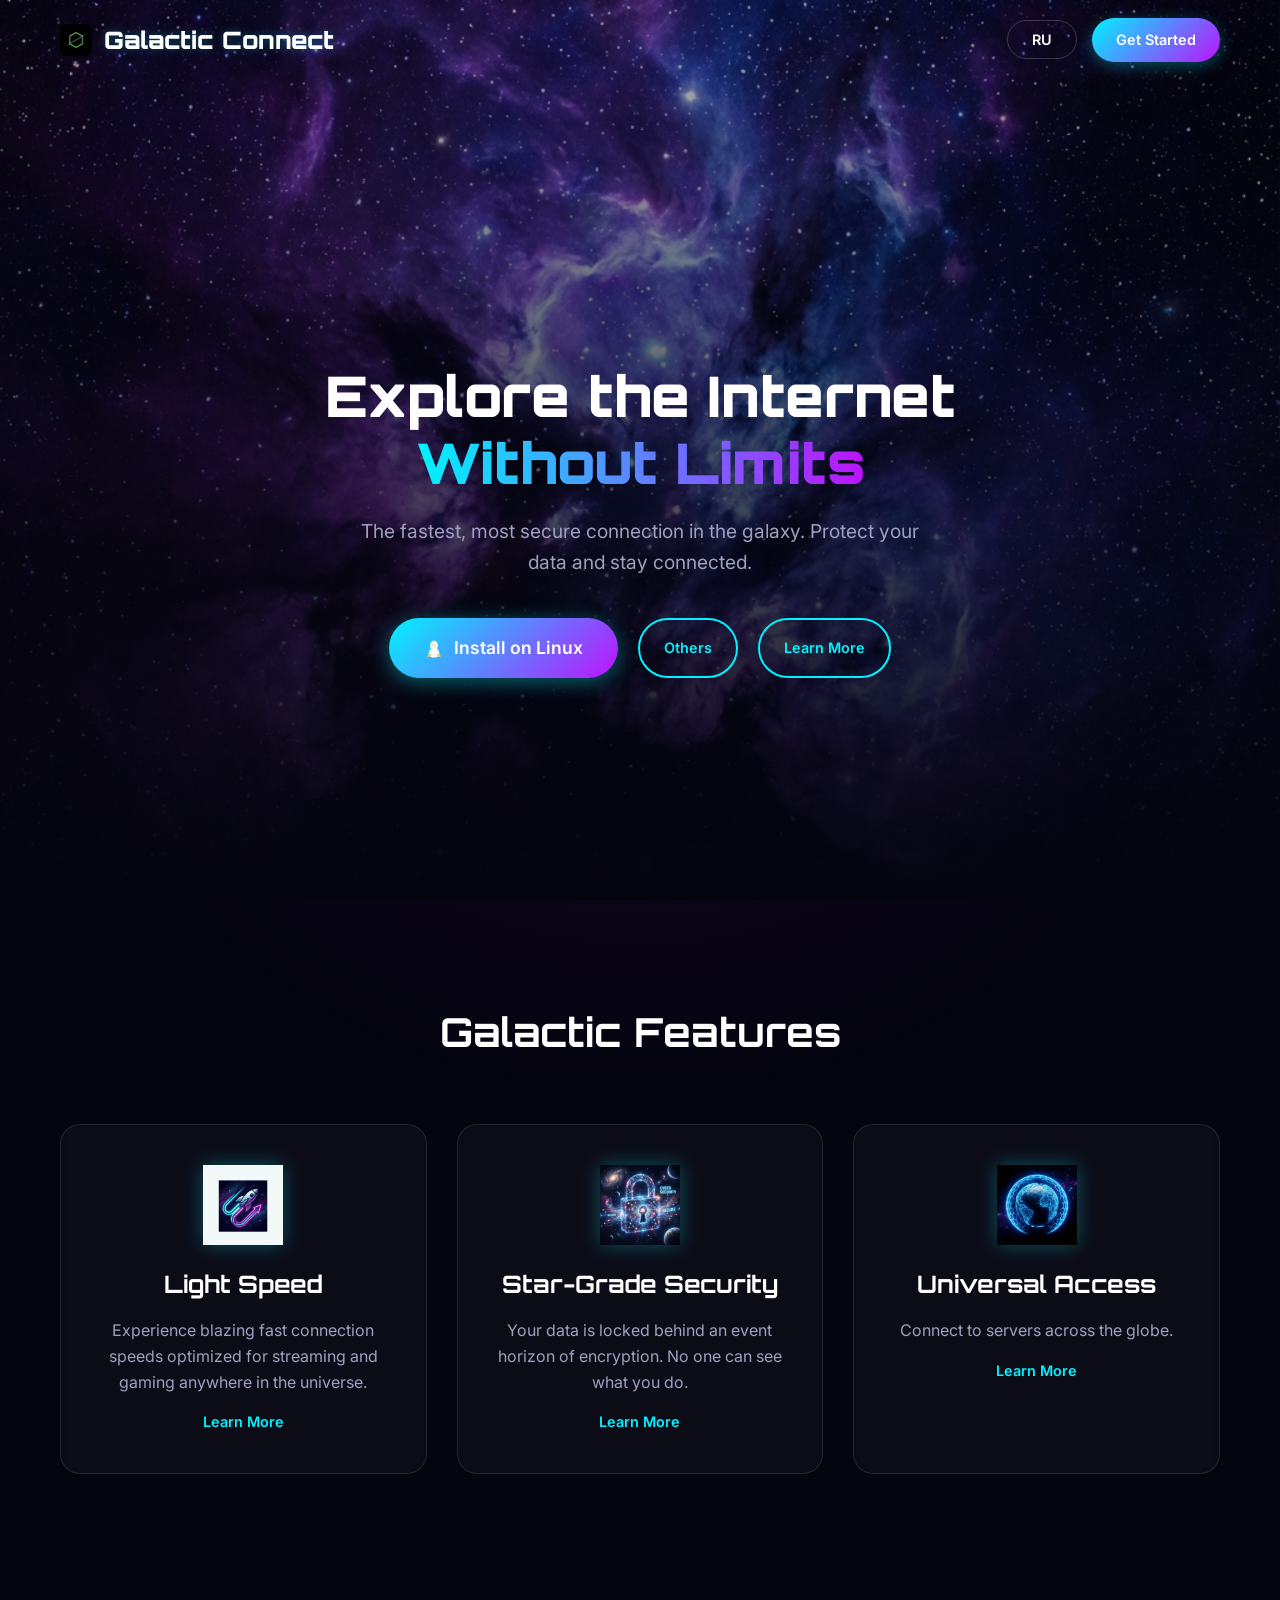
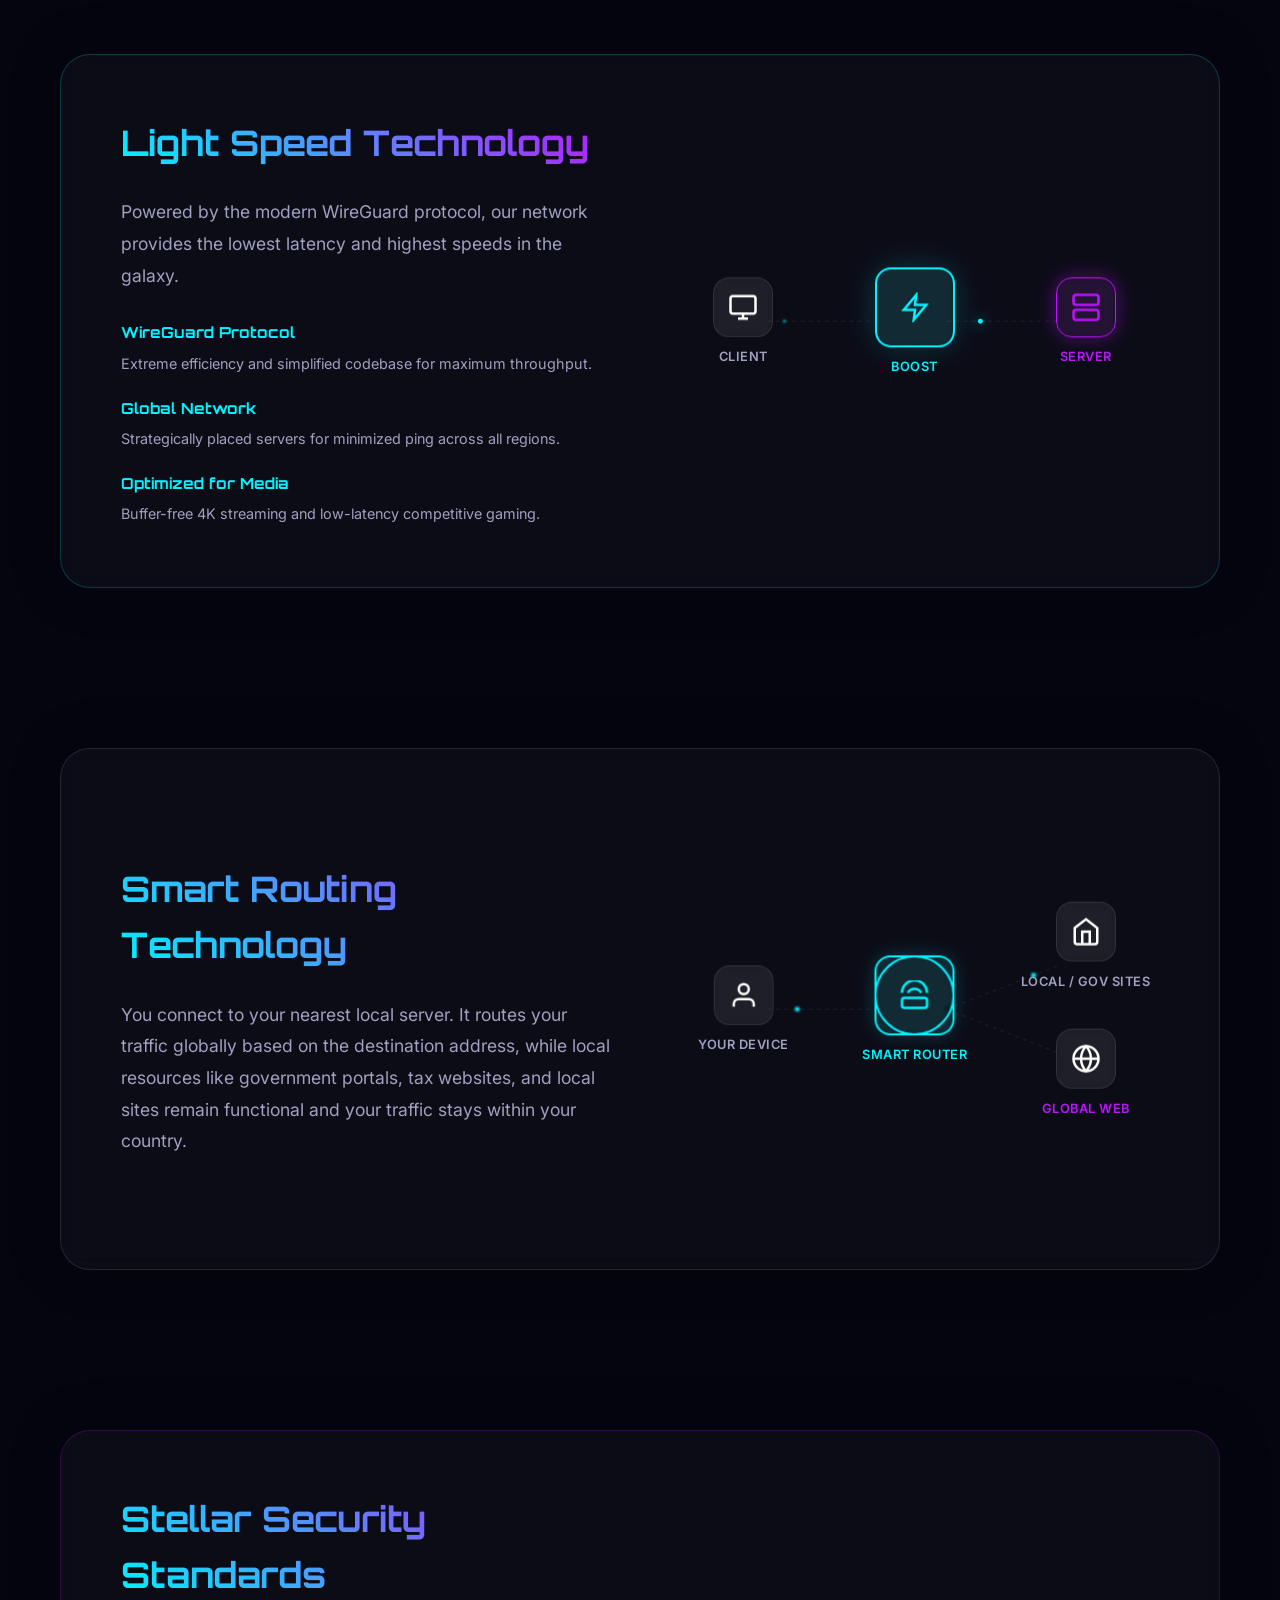
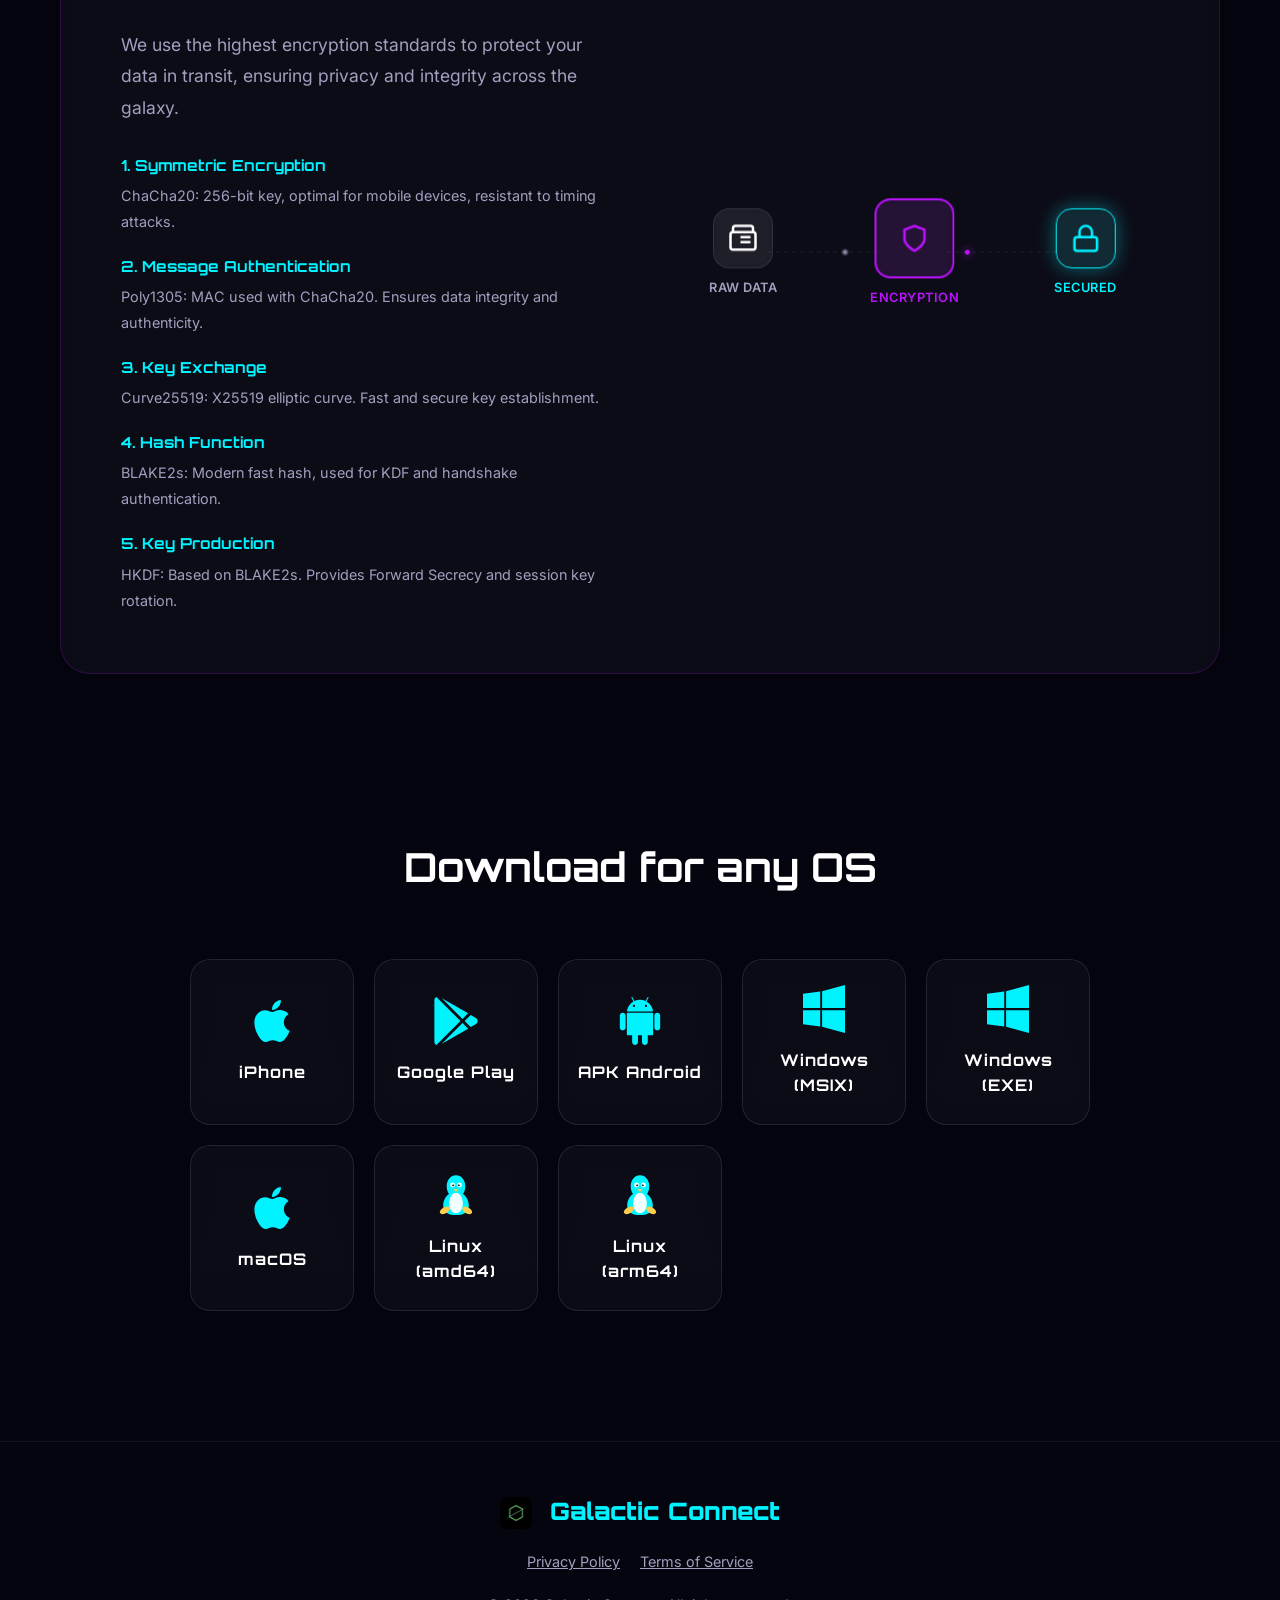
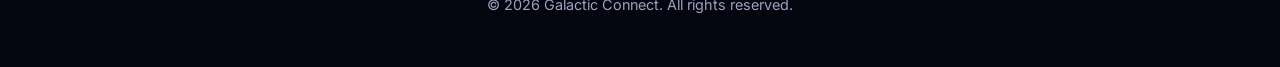
==== commit 0ecac742: "Refine Linux Tux icon style" ====
--- a/index.html
+++ b/index.html
@@ -485,25 +485,27 @@
                     </a>
                     <a href="https://github.com/galactic-connect/galactic-connect.github.io/releases/latest/download/galactic-linux-amd64.deb" class="dl-btn" data-ga-event="click" data-ga-button="download_linux_amd64" data-ga-location="download_section">
                         <svg class="dl-icon" viewBox="0 0 64 64" aria-hidden="true">
-                            <path fill="currentColor" d="M32 4c-7.3 0-13 6.8-13 15.6 0 3.1.7 6 2 8.4-5.1 3.2-8.4 9-8.4 16 0 8.7 8.7 15.8 19.4 15.8S51.4 52.7 51.4 44c0-7-3.3-12.8-8.4-16 1.3-2.4 2-5.3 2-8.4C45 10.8 39.3 4 32 4z"/>
-                            <path fill="rgba(255,255,255,.92)" d="M23.4 39.4c0-7.5 3.9-13.5 8.6-13.5s8.6 6 8.6 13.5S36.7 55 32 55s-8.6-8.1-8.6-15.6z"/>
-                            <circle fill="rgba(255,255,255,.92)" cx="27.2" cy="17.8" r="3.1"/>
-                            <circle fill="rgba(255,255,255,.92)" cx="36.8" cy="17.8" r="3.1"/>
-                            <circle fill="#06111f" cx="28.1" cy="18.4" r="1.2"/>
-                            <circle fill="#06111f" cx="35.9" cy="18.4" r="1.2"/>
-                            <path fill="#ffcc4d" d="M29 23.4h6l-3 3.3zM17.4 56.4c-3.2 1.7-7 1.3-8.1-.7-1.1-2.1.8-5.2 4-6.9 3.2-1.7 6.9-1.4 8 .7 1.2 2-.7 5.2-3.9 6.9zm29.2 0c3.2 1.7 7 1.3 8.1-.7 1.1-2.1-.8-5.2-4-6.9-3.2-1.7-6.9-1.4-8 .7-1.2 2 .7 5.2 3.9 6.9z"/>
+                            <path fill="currentColor" d="M32 5.5c-7.1 0-12.4 6.2-12.4 14.8 0 4 1.1 7.6 3 10.2-4.7 3.5-7.7 9.2-7.7 15.7 0 8.6 7.6 12.6 17.1 12.6s17.1-4 17.1-12.6c0-6.5-3-12.2-7.7-15.7 1.9-2.6 3-6.2 3-10.2C44.4 11.7 39.1 5.5 32 5.5z"/>
+                            <path fill="rgba(255,255,255,.94)" d="M22.9 43.3c0-8 4.1-14.4 9.1-14.4s9.1 6.4 9.1 14.4S37 56.2 32 56.2s-9.1-4.9-9.1-12.9z"/>
+                            <circle fill="rgba(255,255,255,.94)" cx="27.4" cy="18.6" r="3.3"/>
+                            <circle fill="rgba(255,255,255,.94)" cx="36.6" cy="18.6" r="3.3"/>
+                            <circle fill="#06111f" cx="28.2" cy="19.1" r="1.25"/>
+                            <circle fill="#06111f" cx="35.8" cy="19.1" r="1.25"/>
+                            <path fill="#ffcc4d" d="M28.3 24.3h7.4L32 28.1zM20.5 54.9c-3.2 2.5-7 3.4-9 1.9-2-1.4-1.1-4.3 2.1-6.8 3.2-2.5 7-3.4 9-1.9 2 1.4 1.1 4.3-2.1 6.8zm23 0c3.2 2.5 7 3.4 9 1.9 2-1.4 1.1-4.3-2.1-6.8-3.2-2.5-7-3.4-9-1.9-2 1.4-1.1 4.3 2.1 6.8z"/>
+                            <path fill="none" stroke="rgba(0,243,255,.55)" stroke-width="2" stroke-linecap="round" d="M22.2 34.2c-2 2.6-3.2 6.1-3.2 9.9M41.8 34.2c2 2.6 3.2 6.1 3.2 9.9"/>
                         </svg>
                         <span data-i18n="download_linux_amd64">Linux (amd64)</span>
                     </a>
                     <a href="https://github.com/galactic-connect/galactic-connect.github.io/releases/latest/download/galactic-linux-arm64.deb" class="dl-btn" data-ga-event="click" data-ga-button="download_linux_arm64" data-ga-location="download_section">
                         <svg class="dl-icon" viewBox="0 0 64 64" aria-hidden="true">
-                            <path fill="currentColor" d="M32 4c-7.3 0-13 6.8-13 15.6 0 3.1.7 6 2 8.4-5.1 3.2-8.4 9-8.4 16 0 8.7 8.7 15.8 19.4 15.8S51.4 52.7 51.4 44c0-7-3.3-12.8-8.4-16 1.3-2.4 2-5.3 2-8.4C45 10.8 39.3 4 32 4z"/>
-                            <path fill="rgba(255,255,255,.92)" d="M23.4 39.4c0-7.5 3.9-13.5 8.6-13.5s8.6 6 8.6 13.5S36.7 55 32 55s-8.6-8.1-8.6-15.6z"/>
-                            <circle fill="rgba(255,255,255,.92)" cx="27.2" cy="17.8" r="3.1"/>
-                            <circle fill="rgba(255,255,255,.92)" cx="36.8" cy="17.8" r="3.1"/>
-                            <circle fill="#06111f" cx="28.1" cy="18.4" r="1.2"/>
-                            <circle fill="#06111f" cx="35.9" cy="18.4" r="1.2"/>
-                            <path fill="#ffcc4d" d="M29 23.4h6l-3 3.3zM17.4 56.4c-3.2 1.7-7 1.3-8.1-.7-1.1-2.1.8-5.2 4-6.9 3.2-1.7 6.9-1.4 8 .7 1.2 2-.7 5.2-3.9 6.9zm29.2 0c3.2 1.7 7 1.3 8.1-.7 1.1-2.1-.8-5.2-4-6.9-3.2-1.7-6.9-1.4-8 .7-1.2 2 .7 5.2 3.9 6.9z"/>
+                            <path fill="currentColor" d="M32 5.5c-7.1 0-12.4 6.2-12.4 14.8 0 4 1.1 7.6 3 10.2-4.7 3.5-7.7 9.2-7.7 15.7 0 8.6 7.6 12.6 17.1 12.6s17.1-4 17.1-12.6c0-6.5-3-12.2-7.7-15.7 1.9-2.6 3-6.2 3-10.2C44.4 11.7 39.1 5.5 32 5.5z"/>
+                            <path fill="rgba(255,255,255,.94)" d="M22.9 43.3c0-8 4.1-14.4 9.1-14.4s9.1 6.4 9.1 14.4S37 56.2 32 56.2s-9.1-4.9-9.1-12.9z"/>
+                            <circle fill="rgba(255,255,255,.94)" cx="27.4" cy="18.6" r="3.3"/>
+                            <circle fill="rgba(255,255,255,.94)" cx="36.6" cy="18.6" r="3.3"/>
+                            <circle fill="#06111f" cx="28.2" cy="19.1" r="1.25"/>
+                            <circle fill="#06111f" cx="35.8" cy="19.1" r="1.25"/>
+                            <path fill="#ffcc4d" d="M28.3 24.3h7.4L32 28.1zM20.5 54.9c-3.2 2.5-7 3.4-9 1.9-2-1.4-1.1-4.3 2.1-6.8 3.2-2.5 7-3.4 9-1.9 2 1.4 1.1 4.3-2.1 6.8zm23 0c3.2 2.5 7 3.4 9 1.9 2-1.4 1.1-4.3-2.1-6.8-3.2-2.5-7-3.4-9-1.9-2 1.4-1.1 4.3 2.1 6.8z"/>
+                            <path fill="none" stroke="rgba(0,243,255,.55)" stroke-width="2" stroke-linecap="round" d="M22.2 34.2c-2 2.6-3.2 6.1-3.2 9.9M41.8 34.2c2 2.6 3.2 6.1 3.2 9.9"/>
                         </svg>
                         <span data-i18n="download_linux_arm64">Linux (arm64)</span>
                     </a>
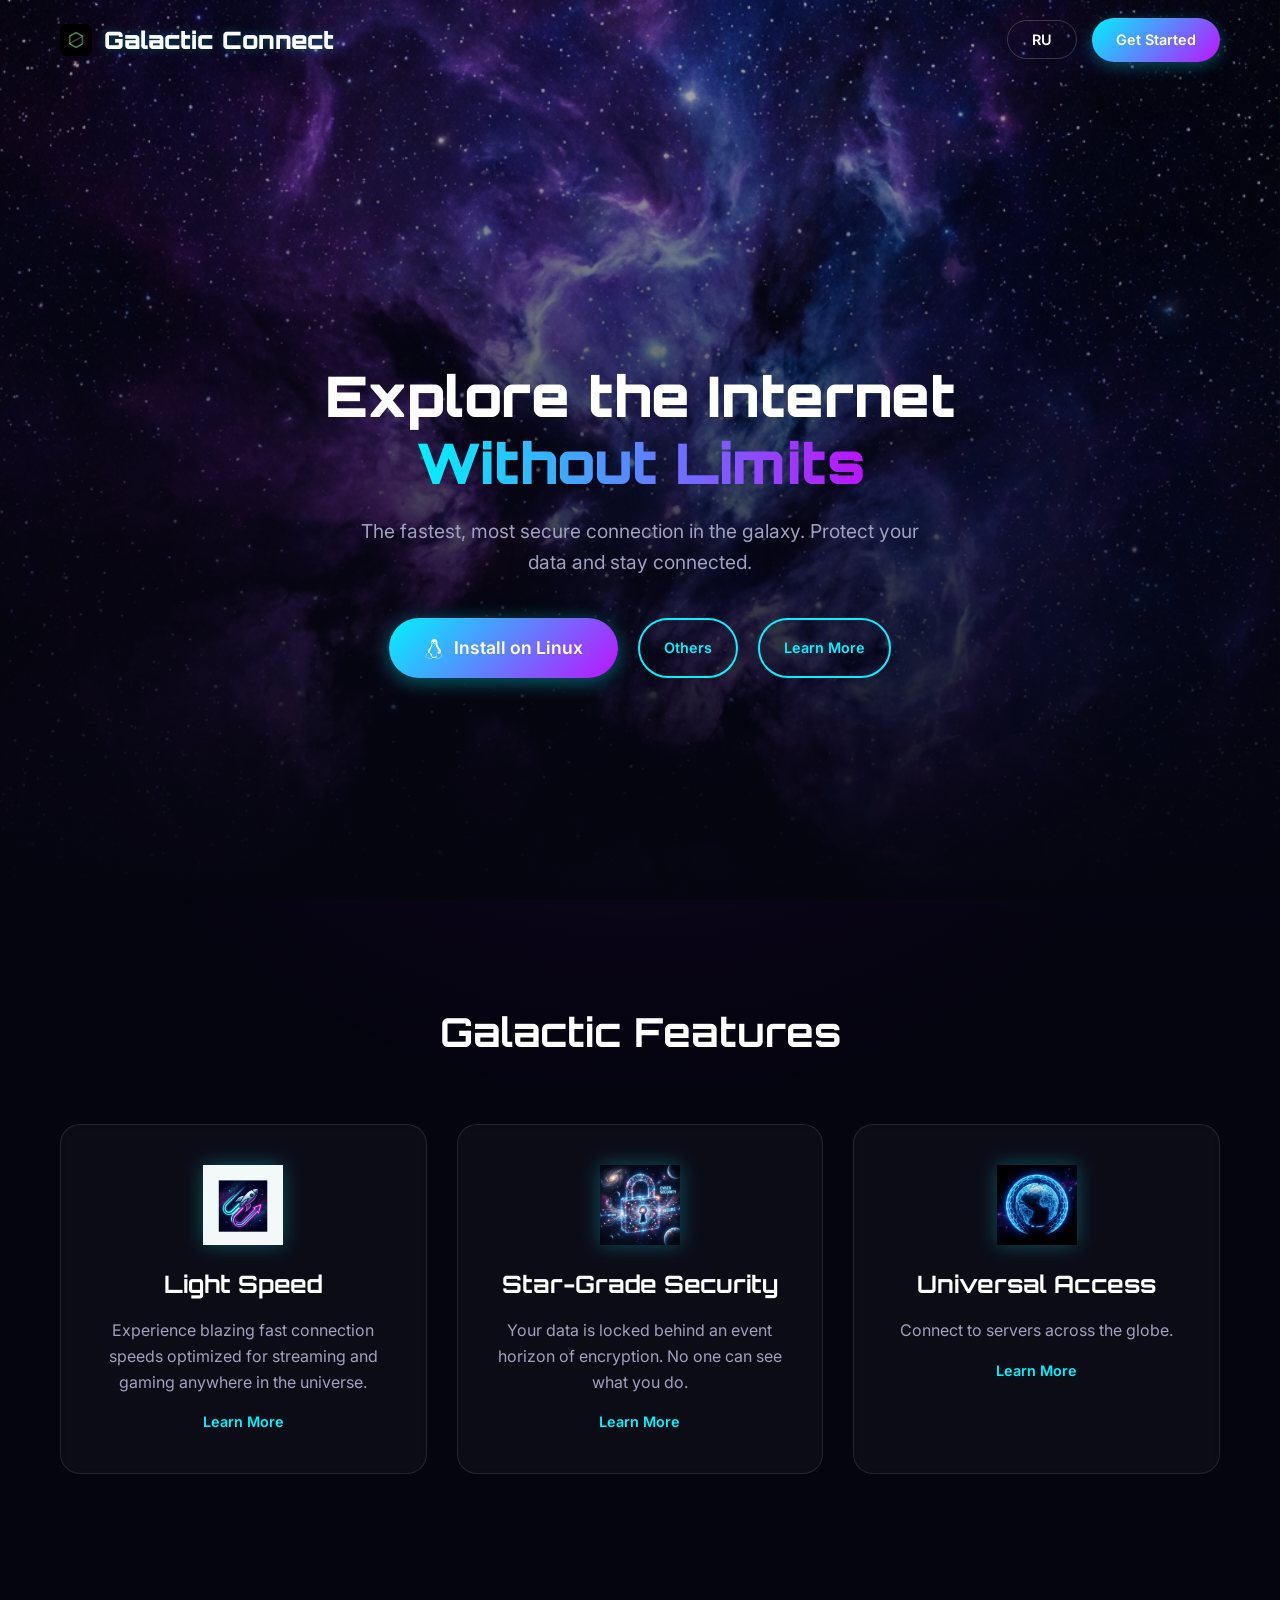
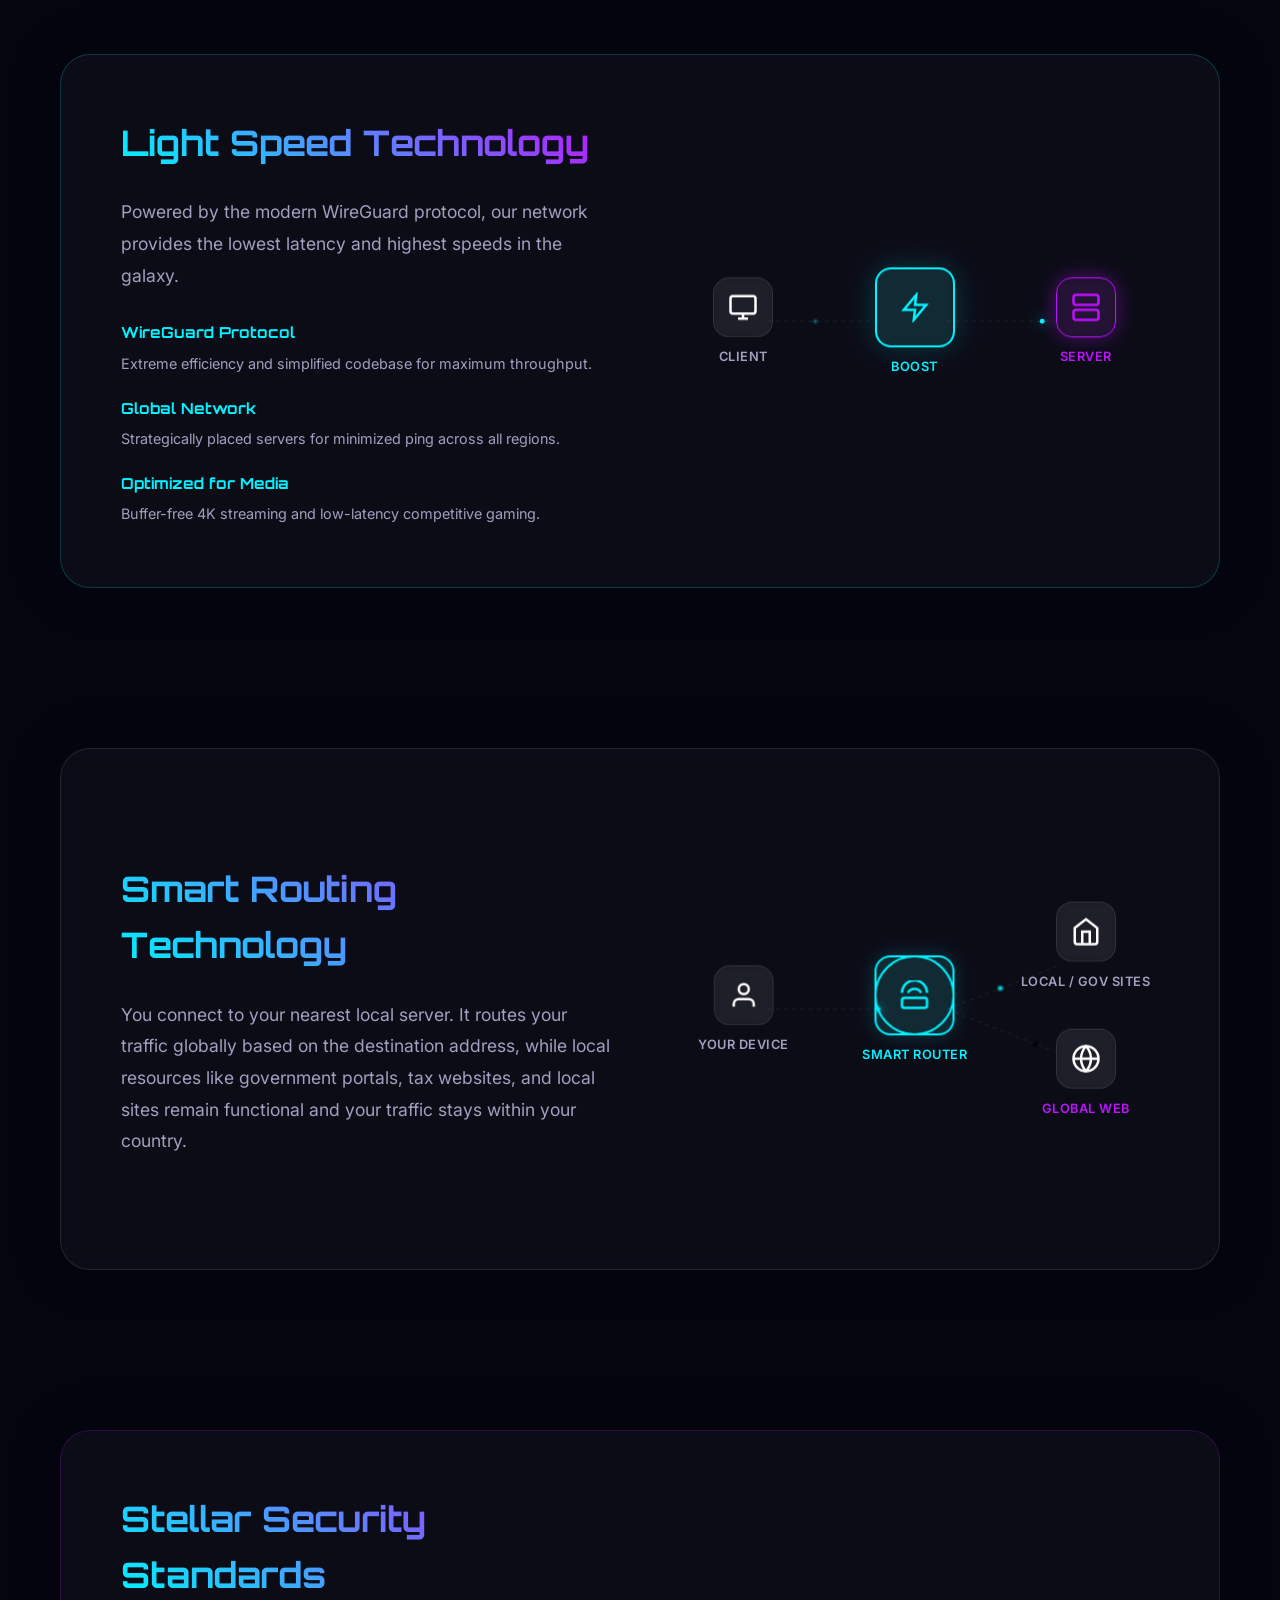
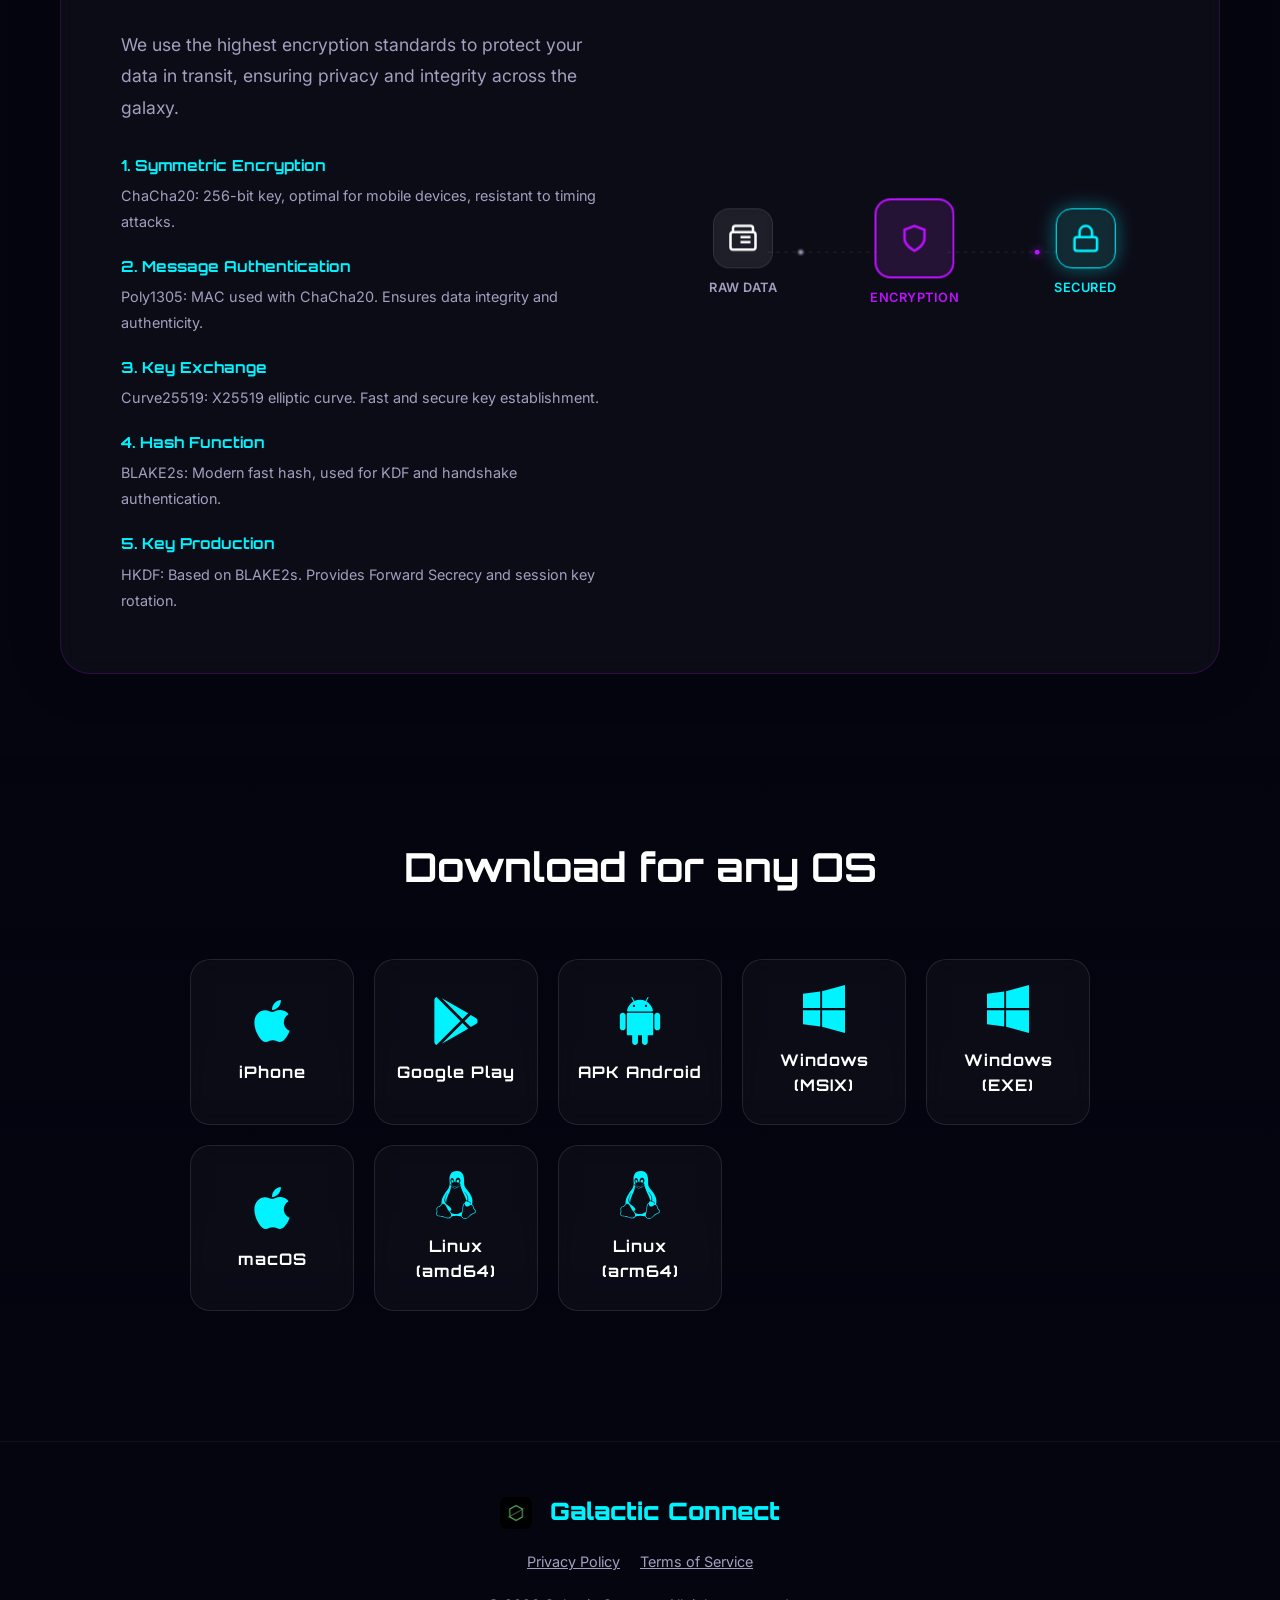
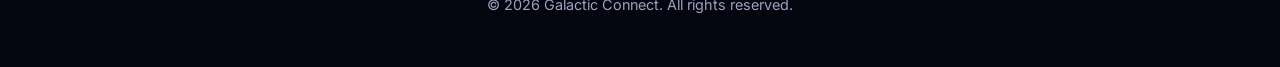
==== commit 08d4f096: "Use monochrome Font Awesome Tux icon for Linux buttons" ====
--- a/index.html
+++ b/index.html
@@ -484,28 +484,14 @@
                         <span data-i18n="download_macos">macOS</span>
                     </a>
                     <a href="https://github.com/galactic-connect/galactic-connect.github.io/releases/latest/download/galactic-linux-amd64.deb" class="dl-btn" data-ga-event="click" data-ga-button="download_linux_amd64" data-ga-location="download_section">
-                        <svg class="dl-icon" viewBox="0 0 64 64" aria-hidden="true">
-                            <path fill="currentColor" d="M32 5.5c-7.1 0-12.4 6.2-12.4 14.8 0 4 1.1 7.6 3 10.2-4.7 3.5-7.7 9.2-7.7 15.7 0 8.6 7.6 12.6 17.1 12.6s17.1-4 17.1-12.6c0-6.5-3-12.2-7.7-15.7 1.9-2.6 3-6.2 3-10.2C44.4 11.7 39.1 5.5 32 5.5z"/>
-                            <path fill="rgba(255,255,255,.94)" d="M22.9 43.3c0-8 4.1-14.4 9.1-14.4s9.1 6.4 9.1 14.4S37 56.2 32 56.2s-9.1-4.9-9.1-12.9z"/>
-                            <circle fill="rgba(255,255,255,.94)" cx="27.4" cy="18.6" r="3.3"/>
-                            <circle fill="rgba(255,255,255,.94)" cx="36.6" cy="18.6" r="3.3"/>
-                            <circle fill="#06111f" cx="28.2" cy="19.1" r="1.25"/>
-                            <circle fill="#06111f" cx="35.8" cy="19.1" r="1.25"/>
-                            <path fill="#ffcc4d" d="M28.3 24.3h7.4L32 28.1zM20.5 54.9c-3.2 2.5-7 3.4-9 1.9-2-1.4-1.1-4.3 2.1-6.8 3.2-2.5 7-3.4 9-1.9 2 1.4 1.1 4.3-2.1 6.8zm23 0c3.2 2.5 7 3.4 9 1.9 2-1.4 1.1-4.3-2.1-6.8-3.2-2.5-7-3.4-9-1.9-2 1.4-1.1 4.3 2.1 6.8z"/>
-                            <path fill="none" stroke="rgba(0,243,255,.55)" stroke-width="2" stroke-linecap="round" d="M22.2 34.2c-2 2.6-3.2 6.1-3.2 9.9M41.8 34.2c2 2.6 3.2 6.1 3.2 9.9"/>
+                        <svg class="dl-icon" viewBox="0 0 448 512" fill="currentColor">
+                            <path d="M220.8 123.3c1 .5 1.8 1.7 3 1.7 1.1 0 2.8-.4 2.9-1.5.2-1.4-1.9-2.3-3.2-2.9-1.7-.7-3.9-1-5.5-.1-.4.2-.8.7-.6 1.1.3 1.3 2.3 1.1 3.4 1.7zm-21.9 1.7c1.2 0 2-1.2 3-1.7 1.1-.6 3.1-.4 3.5-1.6.2-.4-.2-.9-.6-1.1-1.6-.9-3.8-.6-5.5.1-1.3.6-3.4 1.5-3.2 2.9.1 1 1.8 1.5 2.8 1.4zM420 403.8c-3.6-4-5.3-11.6-7.2-19.7-1.8-8.1-3.9-16.8-10.5-22.4-1.3-1.1-2.6-2.1-4-2.9-1.3-.8-2.7-1.5-4.1-2 9.2-27.3 5.6-54.5-3.7-79.1-11.4-30.1-31.3-56.4-46.5-74.4-17.1-21.5-33.7-41.9-33.4-72C311.1 85.4 315.7.1 234.8 0 132.4-.2 158 103.4 156.9 135.2c-1.7 23.4-6.4 41.8-22.5 64.7-18.9 22.5-45.5 58.8-58.1 96.7-6 17.9-8.8 36.1-6.2 53.3-6.5 5.8-11.4 14.7-16.6 20.2-4.2 4.3-10.3 5.9-17 8.3s-14 6-18.5 14.5c-2.1 3.9-2.8 8.1-2.8 12.4 0 3.9.6 7.9 1.2 11.8 1.2 8.1 2.5 15.7.8 20.8-5.2 14.4-5.9 24.4-2.2 31.7 3.8 7.3 11.4 10.5 20.1 12.3 17.3 3.6 40.8 2.7 59.3 12.5 19.8 10.4 39.9 14.1 55.9 10.4 11.6-2.6 21.1-9.6 25.9-20.2 12.5-.1 26.3-5.4 48.3-6.6 14.9-1.2 33.6 5.3 55.1 4.1.6 2.3 1.4 4.6 2.5 6.7v.1c8.3 16.7 23.8 24.3 40.3 23 16.6-1.3 34.1-11 48.3-27.9 13.6-16.4 36-23.2 50.9-32.2 7.4-4.5 13.4-10.1 13.9-18.3.4-8.2-4.4-17.3-15.5-29.7zM223.7 87.3c9.8-22.2 34.2-21.8 44-.4 6.5 14.2 3.6 30.9-4.3 40.4-1.6-.8-5.9-2.6-12.6-4.9 1.1-1.2 3.1-2.7 3.9-4.6 4.8-11.8-.2-27-9.1-27.3-7.3-.5-13.9 10.8-11.8 23-4.1-2-9.4-3.5-13-4.4-1-6.9-.3-14.6 2.9-21.8zM183 75.8c10.1 0 20.8 14.2 19.1 33.5-3.5 1-7.1 2.5-10.2 4.6 1.2-8.9-3.3-20.1-9.6-19.6-8.4.7-9.8 21.2-1.8 28.1 1 .8 1.9-.2-5.9 5.5-15.6-14.6-10.5-52.1 8.4-52.1zm-13.6 60.7c6.2-4.6 13.6-10 14.1-10.5 4.7-4.4 13.5-14.2 27.9-14.2 7.1 0 15.6 2.3 25.9 8.9 6.3 4.1 11.3 4.4 22.6 9.3 8.4 3.5 13.7 9.7 10.5 18.2-2.6 7.1-11 14.4-22.7 18.1-11.1 3.6-19.8 16-38.2 14.9-3.9-.2-7-1-9.6-2.1-8-3.5-12.2-10.4-20-15-8.6-4.8-13.2-10.4-14.7-15.3-1.4-4.9 0-9 4.2-12.3zm3.3 334c-2.7 35.1-43.9 34.4-75.3 18-29.9-15.8-68.6-6.5-76.5-21.9-2.4-4.7-2.4-12.7 2.6-26.4v-.2c2.4-7.6.6-16-.6-23.9-1.2-7.8-1.8-15 .9-20 3.5-6.7 8.5-9.1 14.8-11.3 10.3-3.7 11.8-3.4 19.6-9.9 5.5-5.7 9.5-12.9 14.3-18 5.1-5.5 10-8.1 17.7-6.9 8.1 1.2 15.1 6.8 21.9 16l19.6 35.6c9.5 19.9 43.1 48.4 41 68.9zm-1.4-25.9c-4.1-6.6-9.6-13.6-14.4-19.6 7.1 0 14.2-2.2 16.7-8.9 2.3-6.2 0-14.9-7.4-24.9-13.5-18.2-38.3-32.5-38.3-32.5-13.5-8.4-21.1-18.7-24.6-29.9s-3-23.3-.3-35.2c5.2-22.9 18.6-45.2 27.2-59.2 2.3-1.7.8 3.2-8.7 20.8-8.5 16.1-24.4 53.3-2.6 82.4.6-20.7 5.5-41.8 13.8-61.5 12-27.4 37.3-74.9 39.3-112.7 1.1.8 4.6 3.2 6.2 4.1 4.6 2.7 8.1 6.7 12.6 10.3 12.4 10 28.5 9.2 42.4 1.2 6.2-3.5 11.2-7.5 15.9-9 9.9-3.1 17.8-8.6 22.3-15 7.7 30.4 25.7 74.3 37.2 95.7 6.1 11.4 18.3 35.5 23.6 64.6 3.3-.1 7 .4 10.9 1.4 13.8-35.7-11.7-74.2-23.3-84.9-4.7-4.6-4.9-6.6-2.6-6.5 12.6 11.2 29.2 33.7 35.2 59 2.8 11.6 3.3 23.7.4 35.7 16.4 6.8 35.9 17.9 30.7 34.8-2.2-.1-3.2 0-4.2 0 3.2-10.1-3.9-17.6-22.8-26.1-19.6-8.6-36-8.6-38.3 12.5-12.1 4.2-18.3 14.7-21.4 27.3-2.8 11.2-3.6 24.7-4.4 39.9-.5 7.7-3.6 18-6.8 29-32.1 22.9-76.7 32.9-114.3 7.2zm257.4-11.5c-.9 16.8-41.2 19.9-63.2 46.5-13.2 15.7-29.4 24.4-43.6 25.5s-26.5-4.8-33.7-19.3c-4.7-11.1-2.4-23.1 1.1-36.3 3.7-14.2 9.2-28.8 9.9-40.6.8-15.2 1.7-28.5 4.2-38.7 2.6-10.3 6.6-17.2 13.7-21.1.3-.2.7-.3 1-.5.8 13.2 7.3 26.6 18.8 29.5 12.6 3.3 30.7-7.5 38.4-16.3 9-.3 15.7-.9 22.6 5.1 9.9 8.5 7.1 30.3 17.1 41.6 10.6 11.6 14 19.5 13.7 24.6zM173.3 148.7c2 1.9 4.7 4.5 8 7.1 6.6 5.2 15.8 10.6 27.3 10.6 11.6 0 22.5-5.9 31.8-10.8 4.9-2.6 10.9-7 14.8-10.4s5.9-6.3 3.1-6.6-2.6 2.6-6 5.1c-4.4 3.2-9.7 7.4-13.9 9.8-7.4 4.2-19.5 10.2-29.9 10.2s-18.7-4.8-24.9-9.7c-3.1-2.5-5.7-5-7.7-6.9-1.5-1.4-1.9-4.6-4.3-4.9-1.4-.1-1.8 3.7 1.7 6.5z"/>
                         </svg>
                         <span data-i18n="download_linux_amd64">Linux (amd64)</span>
                     </a>
                     <a href="https://github.com/galactic-connect/galactic-connect.github.io/releases/latest/download/galactic-linux-arm64.deb" class="dl-btn" data-ga-event="click" data-ga-button="download_linux_arm64" data-ga-location="download_section">
-                        <svg class="dl-icon" viewBox="0 0 64 64" aria-hidden="true">
-                            <path fill="currentColor" d="M32 5.5c-7.1 0-12.4 6.2-12.4 14.8 0 4 1.1 7.6 3 10.2-4.7 3.5-7.7 9.2-7.7 15.7 0 8.6 7.6 12.6 17.1 12.6s17.1-4 17.1-12.6c0-6.5-3-12.2-7.7-15.7 1.9-2.6 3-6.2 3-10.2C44.4 11.7 39.1 5.5 32 5.5z"/>
-                            <path fill="rgba(255,255,255,.94)" d="M22.9 43.3c0-8 4.1-14.4 9.1-14.4s9.1 6.4 9.1 14.4S37 56.2 32 56.2s-9.1-4.9-9.1-12.9z"/>
-                            <circle fill="rgba(255,255,255,.94)" cx="27.4" cy="18.6" r="3.3"/>
-                            <circle fill="rgba(255,255,255,.94)" cx="36.6" cy="18.6" r="3.3"/>
-                            <circle fill="#06111f" cx="28.2" cy="19.1" r="1.25"/>
-                            <circle fill="#06111f" cx="35.8" cy="19.1" r="1.25"/>
-                            <path fill="#ffcc4d" d="M28.3 24.3h7.4L32 28.1zM20.5 54.9c-3.2 2.5-7 3.4-9 1.9-2-1.4-1.1-4.3 2.1-6.8 3.2-2.5 7-3.4 9-1.9 2 1.4 1.1 4.3-2.1 6.8zm23 0c3.2 2.5 7 3.4 9 1.9 2-1.4 1.1-4.3-2.1-6.8-3.2-2.5-7-3.4-9-1.9-2 1.4-1.1 4.3 2.1 6.8z"/>
-                            <path fill="none" stroke="rgba(0,243,255,.55)" stroke-width="2" stroke-linecap="round" d="M22.2 34.2c-2 2.6-3.2 6.1-3.2 9.9M41.8 34.2c2 2.6 3.2 6.1 3.2 9.9"/>
+                        <svg class="dl-icon" viewBox="0 0 448 512" fill="currentColor">
+                            <path d="M220.8 123.3c1 .5 1.8 1.7 3 1.7 1.1 0 2.8-.4 2.9-1.5.2-1.4-1.9-2.3-3.2-2.9-1.7-.7-3.9-1-5.5-.1-.4.2-.8.7-.6 1.1.3 1.3 2.3 1.1 3.4 1.7zm-21.9 1.7c1.2 0 2-1.2 3-1.7 1.1-.6 3.1-.4 3.5-1.6.2-.4-.2-.9-.6-1.1-1.6-.9-3.8-.6-5.5.1-1.3.6-3.4 1.5-3.2 2.9.1 1 1.8 1.5 2.8 1.4zM420 403.8c-3.6-4-5.3-11.6-7.2-19.7-1.8-8.1-3.9-16.8-10.5-22.4-1.3-1.1-2.6-2.1-4-2.9-1.3-.8-2.7-1.5-4.1-2 9.2-27.3 5.6-54.5-3.7-79.1-11.4-30.1-31.3-56.4-46.5-74.4-17.1-21.5-33.7-41.9-33.4-72C311.1 85.4 315.7.1 234.8 0 132.4-.2 158 103.4 156.9 135.2c-1.7 23.4-6.4 41.8-22.5 64.7-18.9 22.5-45.5 58.8-58.1 96.7-6 17.9-8.8 36.1-6.2 53.3-6.5 5.8-11.4 14.7-16.6 20.2-4.2 4.3-10.3 5.9-17 8.3s-14 6-18.5 14.5c-2.1 3.9-2.8 8.1-2.8 12.4 0 3.9.6 7.9 1.2 11.8 1.2 8.1 2.5 15.7.8 20.8-5.2 14.4-5.9 24.4-2.2 31.7 3.8 7.3 11.4 10.5 20.1 12.3 17.3 3.6 40.8 2.7 59.3 12.5 19.8 10.4 39.9 14.1 55.9 10.4 11.6-2.6 21.1-9.6 25.9-20.2 12.5-.1 26.3-5.4 48.3-6.6 14.9-1.2 33.6 5.3 55.1 4.1.6 2.3 1.4 4.6 2.5 6.7v.1c8.3 16.7 23.8 24.3 40.3 23 16.6-1.3 34.1-11 48.3-27.9 13.6-16.4 36-23.2 50.9-32.2 7.4-4.5 13.4-10.1 13.9-18.3.4-8.2-4.4-17.3-15.5-29.7zM223.7 87.3c9.8-22.2 34.2-21.8 44-.4 6.5 14.2 3.6 30.9-4.3 40.4-1.6-.8-5.9-2.6-12.6-4.9 1.1-1.2 3.1-2.7 3.9-4.6 4.8-11.8-.2-27-9.1-27.3-7.3-.5-13.9 10.8-11.8 23-4.1-2-9.4-3.5-13-4.4-1-6.9-.3-14.6 2.9-21.8zM183 75.8c10.1 0 20.8 14.2 19.1 33.5-3.5 1-7.1 2.5-10.2 4.6 1.2-8.9-3.3-20.1-9.6-19.6-8.4.7-9.8 21.2-1.8 28.1 1 .8 1.9-.2-5.9 5.5-15.6-14.6-10.5-52.1 8.4-52.1zm-13.6 60.7c6.2-4.6 13.6-10 14.1-10.5 4.7-4.4 13.5-14.2 27.9-14.2 7.1 0 15.6 2.3 25.9 8.9 6.3 4.1 11.3 4.4 22.6 9.3 8.4 3.5 13.7 9.7 10.5 18.2-2.6 7.1-11 14.4-22.7 18.1-11.1 3.6-19.8 16-38.2 14.9-3.9-.2-7-1-9.6-2.1-8-3.5-12.2-10.4-20-15-8.6-4.8-13.2-10.4-14.7-15.3-1.4-4.9 0-9 4.2-12.3zm3.3 334c-2.7 35.1-43.9 34.4-75.3 18-29.9-15.8-68.6-6.5-76.5-21.9-2.4-4.7-2.4-12.7 2.6-26.4v-.2c2.4-7.6.6-16-.6-23.9-1.2-7.8-1.8-15 .9-20 3.5-6.7 8.5-9.1 14.8-11.3 10.3-3.7 11.8-3.4 19.6-9.9 5.5-5.7 9.5-12.9 14.3-18 5.1-5.5 10-8.1 17.7-6.9 8.1 1.2 15.1 6.8 21.9 16l19.6 35.6c9.5 19.9 43.1 48.4 41 68.9zm-1.4-25.9c-4.1-6.6-9.6-13.6-14.4-19.6 7.1 0 14.2-2.2 16.7-8.9 2.3-6.2 0-14.9-7.4-24.9-13.5-18.2-38.3-32.5-38.3-32.5-13.5-8.4-21.1-18.7-24.6-29.9s-3-23.3-.3-35.2c5.2-22.9 18.6-45.2 27.2-59.2 2.3-1.7.8 3.2-8.7 20.8-8.5 16.1-24.4 53.3-2.6 82.4.6-20.7 5.5-41.8 13.8-61.5 12-27.4 37.3-74.9 39.3-112.7 1.1.8 4.6 3.2 6.2 4.1 4.6 2.7 8.1 6.7 12.6 10.3 12.4 10 28.5 9.2 42.4 1.2 6.2-3.5 11.2-7.5 15.9-9 9.9-3.1 17.8-8.6 22.3-15 7.7 30.4 25.7 74.3 37.2 95.7 6.1 11.4 18.3 35.5 23.6 64.6 3.3-.1 7 .4 10.9 1.4 13.8-35.7-11.7-74.2-23.3-84.9-4.7-4.6-4.9-6.6-2.6-6.5 12.6 11.2 29.2 33.7 35.2 59 2.8 11.6 3.3 23.7.4 35.7 16.4 6.8 35.9 17.9 30.7 34.8-2.2-.1-3.2 0-4.2 0 3.2-10.1-3.9-17.6-22.8-26.1-19.6-8.6-36-8.6-38.3 12.5-12.1 4.2-18.3 14.7-21.4 27.3-2.8 11.2-3.6 24.7-4.4 39.9-.5 7.7-3.6 18-6.8 29-32.1 22.9-76.7 32.9-114.3 7.2zm257.4-11.5c-.9 16.8-41.2 19.9-63.2 46.5-13.2 15.7-29.4 24.4-43.6 25.5s-26.5-4.8-33.7-19.3c-4.7-11.1-2.4-23.1 1.1-36.3 3.7-14.2 9.2-28.8 9.9-40.6.8-15.2 1.7-28.5 4.2-38.7 2.6-10.3 6.6-17.2 13.7-21.1.3-.2.7-.3 1-.5.8 13.2 7.3 26.6 18.8 29.5 12.6 3.3 30.7-7.5 38.4-16.3 9-.3 15.7-.9 22.6 5.1 9.9 8.5 7.1 30.3 17.1 41.6 10.6 11.6 14 19.5 13.7 24.6zM173.3 148.7c2 1.9 4.7 4.5 8 7.1 6.6 5.2 15.8 10.6 27.3 10.6 11.6 0 22.5-5.9 31.8-10.8 4.9-2.6 10.9-7 14.8-10.4s5.9-6.3 3.1-6.6-2.6 2.6-6 5.1c-4.4 3.2-9.7 7.4-13.9 9.8-7.4 4.2-19.5 10.2-29.9 10.2s-18.7-4.8-24.9-9.7c-3.1-2.5-5.7-5-7.7-6.9-1.5-1.4-1.9-4.6-4.3-4.9-1.4-.1-1.8 3.7 1.7 6.5z"/>
                         </svg>
                         <span data-i18n="download_linux_arm64">Linux (arm64)</span>
                     </a>
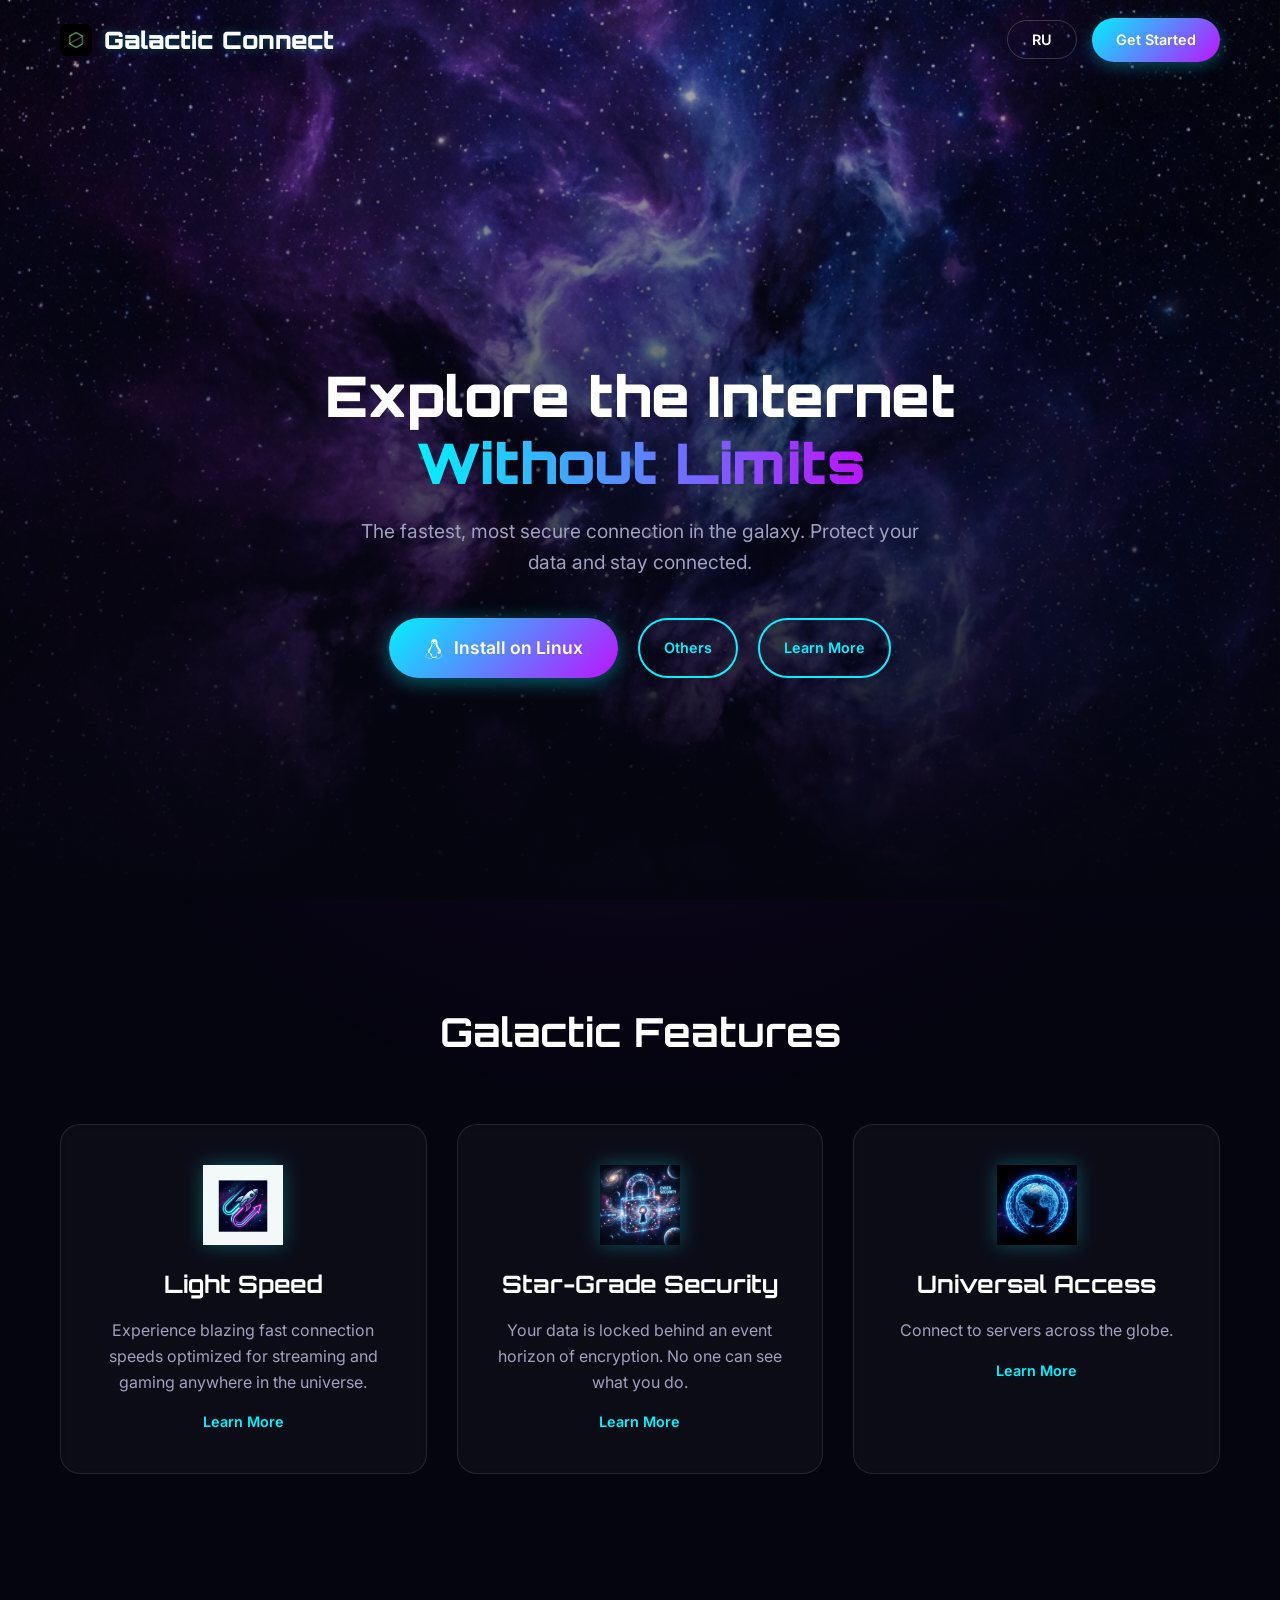
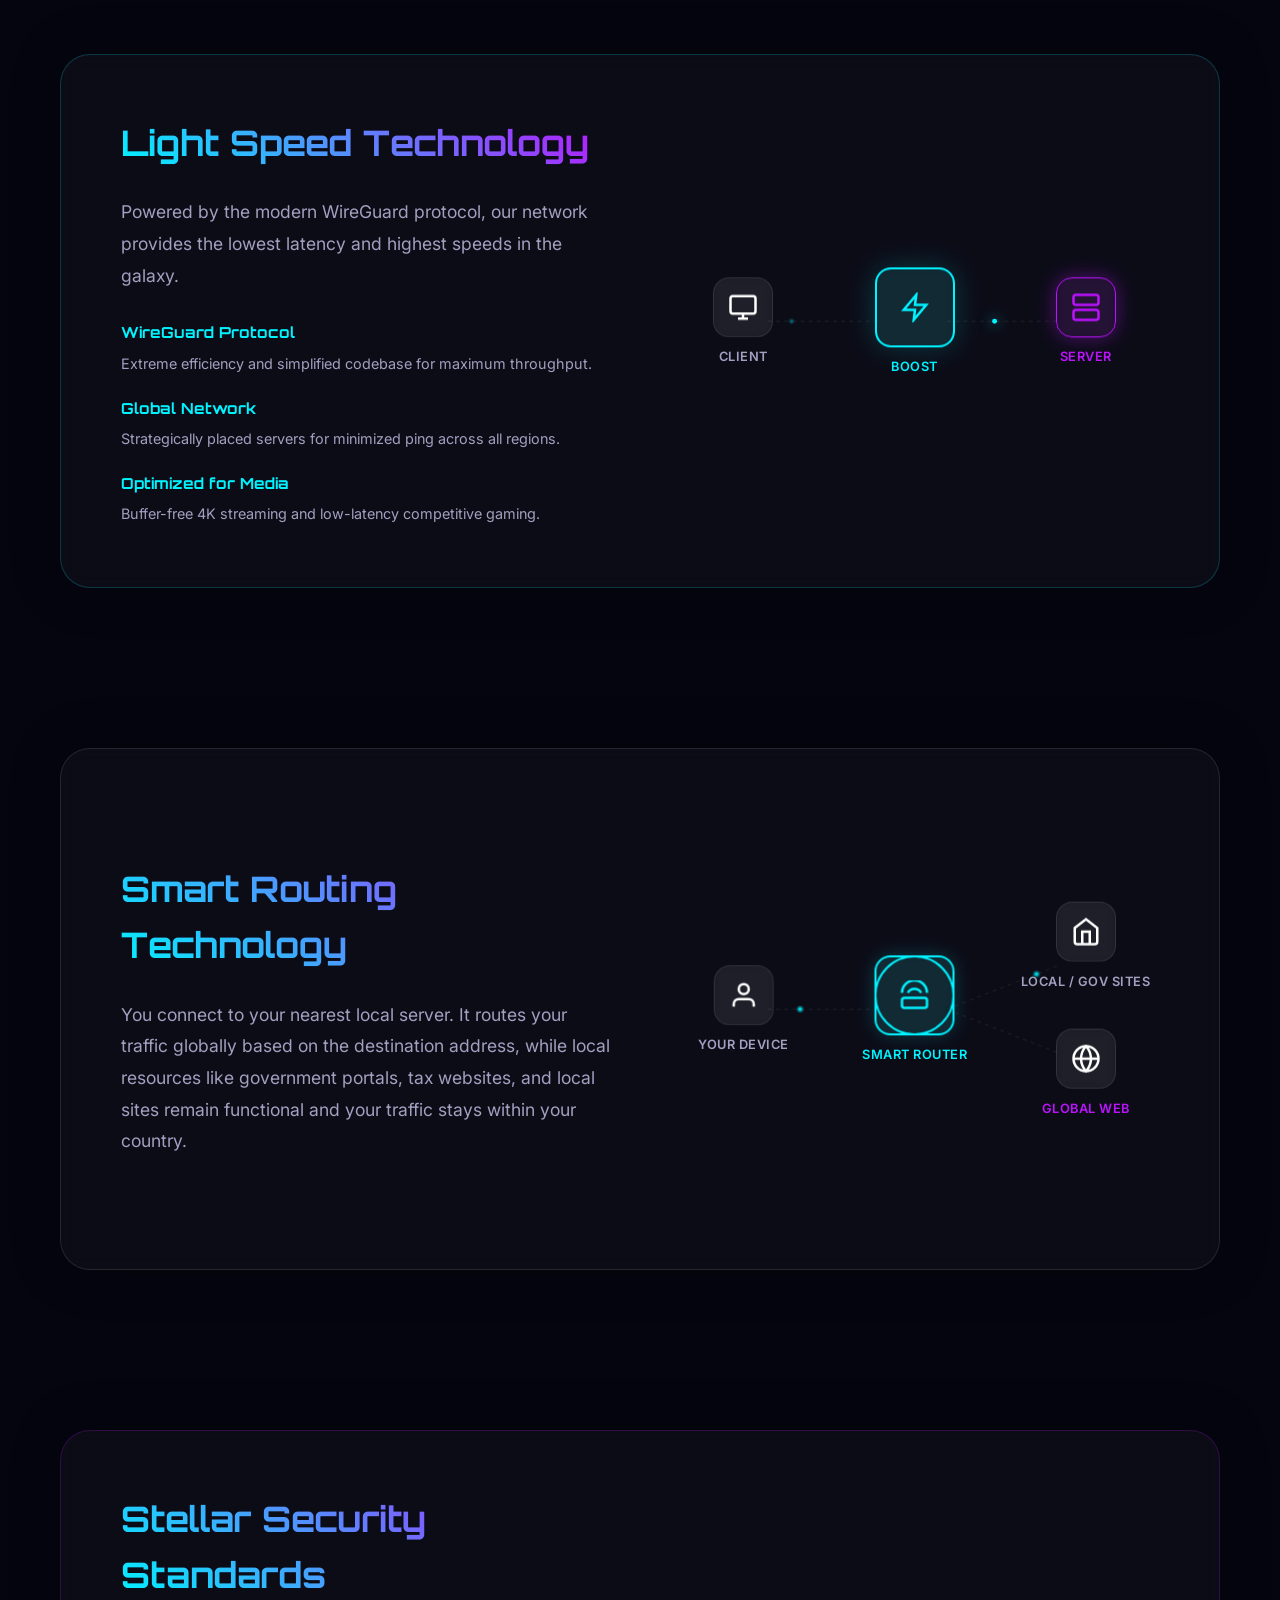
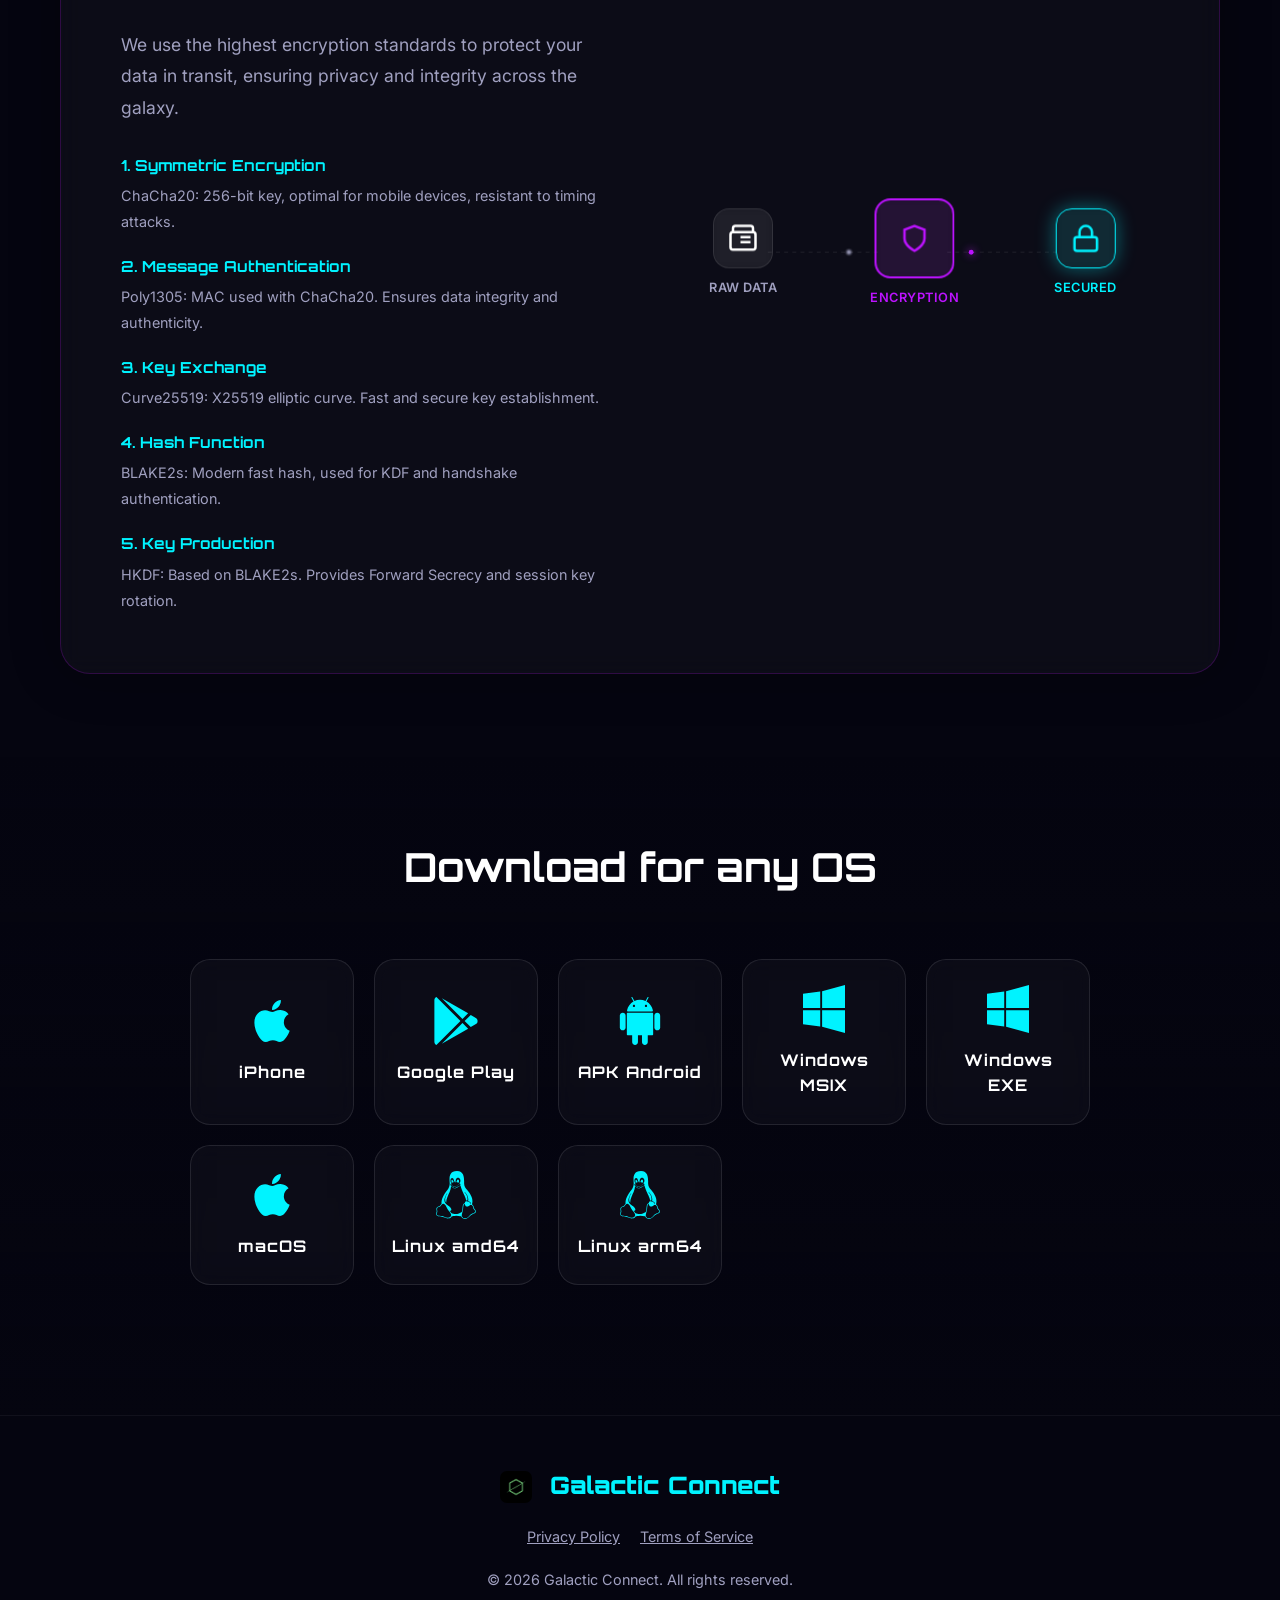
==== commit 596045d6: "Remove parentheses from build variant labels" ====
--- a/index.html
+++ b/index.html
@@ -469,13 +469,13 @@
                         <svg class="dl-icon" viewBox="0 0 448 512" fill="currentColor">
                             <path d="M0 93.7l183.6-25.3v177.4H0V93.7zm0 324.6l183.6 25.3V268.4H0v149.9zm203.8 28L448 512V268.4H203.8v177.9zm0-380.6v180.1H448V0L203.8 65.8z"/>
                         </svg>
-                        <span data-i18n="download_windows_msix">Windows (MSIX)</span>
+                        <span data-i18n="download_windows_msix">Windows MSIX</span>
                     </a>
                     <a href="https://github.com/galactic-connect/galactic-connect.github.io/releases/latest/download/galactic-windows-setup.exe" class="dl-btn" data-ga-event="click" data-ga-button="download_windows_exe" data-ga-location="download_section">
                         <svg class="dl-icon" viewBox="0 0 448 512" fill="currentColor">
                             <path d="M0 93.7l183.6-25.3v177.4H0V93.7zm0 324.6l183.6 25.3V268.4H0v149.9zm203.8 28L448 512V268.4H203.8v177.9zm0-380.6v180.1H448V0L203.8 65.8z"/>
                         </svg>
-                        <span data-i18n="download_windows_exe">Windows (EXE)</span>
+                        <span data-i18n="download_windows_exe">Windows EXE</span>
                     </a>
                     <a href="https://github.com/galactic-connect/galactic-connect.github.io/releases/latest/download/galactic-macos.dmg" class="dl-btn" data-ga-event="click" data-ga-button="download_macos" data-ga-location="download_section">
                         <svg class="dl-icon" viewBox="0 0 384 512" fill="currentColor">
@@ -487,13 +487,13 @@
                         <svg class="dl-icon" viewBox="0 0 448 512" fill="currentColor">
                             <path d="M220.8 123.3c1 .5 1.8 1.7 3 1.7 1.1 0 2.8-.4 2.9-1.5.2-1.4-1.9-2.3-3.2-2.9-1.7-.7-3.9-1-5.5-.1-.4.2-.8.7-.6 1.1.3 1.3 2.3 1.1 3.4 1.7zm-21.9 1.7c1.2 0 2-1.2 3-1.7 1.1-.6 3.1-.4 3.5-1.6.2-.4-.2-.9-.6-1.1-1.6-.9-3.8-.6-5.5.1-1.3.6-3.4 1.5-3.2 2.9.1 1 1.8 1.5 2.8 1.4zM420 403.8c-3.6-4-5.3-11.6-7.2-19.7-1.8-8.1-3.9-16.8-10.5-22.4-1.3-1.1-2.6-2.1-4-2.9-1.3-.8-2.7-1.5-4.1-2 9.2-27.3 5.6-54.5-3.7-79.1-11.4-30.1-31.3-56.4-46.5-74.4-17.1-21.5-33.7-41.9-33.4-72C311.1 85.4 315.7.1 234.8 0 132.4-.2 158 103.4 156.9 135.2c-1.7 23.4-6.4 41.8-22.5 64.7-18.9 22.5-45.5 58.8-58.1 96.7-6 17.9-8.8 36.1-6.2 53.3-6.5 5.8-11.4 14.7-16.6 20.2-4.2 4.3-10.3 5.9-17 8.3s-14 6-18.5 14.5c-2.1 3.9-2.8 8.1-2.8 12.4 0 3.9.6 7.9 1.2 11.8 1.2 8.1 2.5 15.7.8 20.8-5.2 14.4-5.9 24.4-2.2 31.7 3.8 7.3 11.4 10.5 20.1 12.3 17.3 3.6 40.8 2.7 59.3 12.5 19.8 10.4 39.9 14.1 55.9 10.4 11.6-2.6 21.1-9.6 25.9-20.2 12.5-.1 26.3-5.4 48.3-6.6 14.9-1.2 33.6 5.3 55.1 4.1.6 2.3 1.4 4.6 2.5 6.7v.1c8.3 16.7 23.8 24.3 40.3 23 16.6-1.3 34.1-11 48.3-27.9 13.6-16.4 36-23.2 50.9-32.2 7.4-4.5 13.4-10.1 13.9-18.3.4-8.2-4.4-17.3-15.5-29.7zM223.7 87.3c9.8-22.2 34.2-21.8 44-.4 6.5 14.2 3.6 30.9-4.3 40.4-1.6-.8-5.9-2.6-12.6-4.9 1.1-1.2 3.1-2.7 3.9-4.6 4.8-11.8-.2-27-9.1-27.3-7.3-.5-13.9 10.8-11.8 23-4.1-2-9.4-3.5-13-4.4-1-6.9-.3-14.6 2.9-21.8zM183 75.8c10.1 0 20.8 14.2 19.1 33.5-3.5 1-7.1 2.5-10.2 4.6 1.2-8.9-3.3-20.1-9.6-19.6-8.4.7-9.8 21.2-1.8 28.1 1 .8 1.9-.2-5.9 5.5-15.6-14.6-10.5-52.1 8.4-52.1zm-13.6 60.7c6.2-4.6 13.6-10 14.1-10.5 4.7-4.4 13.5-14.2 27.9-14.2 7.1 0 15.6 2.3 25.9 8.9 6.3 4.1 11.3 4.4 22.6 9.3 8.4 3.5 13.7 9.7 10.5 18.2-2.6 7.1-11 14.4-22.7 18.1-11.1 3.6-19.8 16-38.2 14.9-3.9-.2-7-1-9.6-2.1-8-3.5-12.2-10.4-20-15-8.6-4.8-13.2-10.4-14.7-15.3-1.4-4.9 0-9 4.2-12.3zm3.3 334c-2.7 35.1-43.9 34.4-75.3 18-29.9-15.8-68.6-6.5-76.5-21.9-2.4-4.7-2.4-12.7 2.6-26.4v-.2c2.4-7.6.6-16-.6-23.9-1.2-7.8-1.8-15 .9-20 3.5-6.7 8.5-9.1 14.8-11.3 10.3-3.7 11.8-3.4 19.6-9.9 5.5-5.7 9.5-12.9 14.3-18 5.1-5.5 10-8.1 17.7-6.9 8.1 1.2 15.1 6.8 21.9 16l19.6 35.6c9.5 19.9 43.1 48.4 41 68.9zm-1.4-25.9c-4.1-6.6-9.6-13.6-14.4-19.6 7.1 0 14.2-2.2 16.7-8.9 2.3-6.2 0-14.9-7.4-24.9-13.5-18.2-38.3-32.5-38.3-32.5-13.5-8.4-21.1-18.7-24.6-29.9s-3-23.3-.3-35.2c5.2-22.9 18.6-45.2 27.2-59.2 2.3-1.7.8 3.2-8.7 20.8-8.5 16.1-24.4 53.3-2.6 82.4.6-20.7 5.5-41.8 13.8-61.5 12-27.4 37.3-74.9 39.3-112.7 1.1.8 4.6 3.2 6.2 4.1 4.6 2.7 8.1 6.7 12.6 10.3 12.4 10 28.5 9.2 42.4 1.2 6.2-3.5 11.2-7.5 15.9-9 9.9-3.1 17.8-8.6 22.3-15 7.7 30.4 25.7 74.3 37.2 95.7 6.1 11.4 18.3 35.5 23.6 64.6 3.3-.1 7 .4 10.9 1.4 13.8-35.7-11.7-74.2-23.3-84.9-4.7-4.6-4.9-6.6-2.6-6.5 12.6 11.2 29.2 33.7 35.2 59 2.8 11.6 3.3 23.7.4 35.7 16.4 6.8 35.9 17.9 30.7 34.8-2.2-.1-3.2 0-4.2 0 3.2-10.1-3.9-17.6-22.8-26.1-19.6-8.6-36-8.6-38.3 12.5-12.1 4.2-18.3 14.7-21.4 27.3-2.8 11.2-3.6 24.7-4.4 39.9-.5 7.7-3.6 18-6.8 29-32.1 22.9-76.7 32.9-114.3 7.2zm257.4-11.5c-.9 16.8-41.2 19.9-63.2 46.5-13.2 15.7-29.4 24.4-43.6 25.5s-26.5-4.8-33.7-19.3c-4.7-11.1-2.4-23.1 1.1-36.3 3.7-14.2 9.2-28.8 9.9-40.6.8-15.2 1.7-28.5 4.2-38.7 2.6-10.3 6.6-17.2 13.7-21.1.3-.2.7-.3 1-.5.8 13.2 7.3 26.6 18.8 29.5 12.6 3.3 30.7-7.5 38.4-16.3 9-.3 15.7-.9 22.6 5.1 9.9 8.5 7.1 30.3 17.1 41.6 10.6 11.6 14 19.5 13.7 24.6zM173.3 148.7c2 1.9 4.7 4.5 8 7.1 6.6 5.2 15.8 10.6 27.3 10.6 11.6 0 22.5-5.9 31.8-10.8 4.9-2.6 10.9-7 14.8-10.4s5.9-6.3 3.1-6.6-2.6 2.6-6 5.1c-4.4 3.2-9.7 7.4-13.9 9.8-7.4 4.2-19.5 10.2-29.9 10.2s-18.7-4.8-24.9-9.7c-3.1-2.5-5.7-5-7.7-6.9-1.5-1.4-1.9-4.6-4.3-4.9-1.4-.1-1.8 3.7 1.7 6.5z"/>
                         </svg>
-                        <span data-i18n="download_linux_amd64">Linux (amd64)</span>
+                        <span data-i18n="download_linux_amd64">Linux amd64</span>
                     </a>
                     <a href="https://github.com/galactic-connect/galactic-connect.github.io/releases/latest/download/galactic-linux-arm64.deb" class="dl-btn" data-ga-event="click" data-ga-button="download_linux_arm64" data-ga-location="download_section">
                         <svg class="dl-icon" viewBox="0 0 448 512" fill="currentColor">
                             <path d="M220.8 123.3c1 .5 1.8 1.7 3 1.7 1.1 0 2.8-.4 2.9-1.5.2-1.4-1.9-2.3-3.2-2.9-1.7-.7-3.9-1-5.5-.1-.4.2-.8.7-.6 1.1.3 1.3 2.3 1.1 3.4 1.7zm-21.9 1.7c1.2 0 2-1.2 3-1.7 1.1-.6 3.1-.4 3.5-1.6.2-.4-.2-.9-.6-1.1-1.6-.9-3.8-.6-5.5.1-1.3.6-3.4 1.5-3.2 2.9.1 1 1.8 1.5 2.8 1.4zM420 403.8c-3.6-4-5.3-11.6-7.2-19.7-1.8-8.1-3.9-16.8-10.5-22.4-1.3-1.1-2.6-2.1-4-2.9-1.3-.8-2.7-1.5-4.1-2 9.2-27.3 5.6-54.5-3.7-79.1-11.4-30.1-31.3-56.4-46.5-74.4-17.1-21.5-33.7-41.9-33.4-72C311.1 85.4 315.7.1 234.8 0 132.4-.2 158 103.4 156.9 135.2c-1.7 23.4-6.4 41.8-22.5 64.7-18.9 22.5-45.5 58.8-58.1 96.7-6 17.9-8.8 36.1-6.2 53.3-6.5 5.8-11.4 14.7-16.6 20.2-4.2 4.3-10.3 5.9-17 8.3s-14 6-18.5 14.5c-2.1 3.9-2.8 8.1-2.8 12.4 0 3.9.6 7.9 1.2 11.8 1.2 8.1 2.5 15.7.8 20.8-5.2 14.4-5.9 24.4-2.2 31.7 3.8 7.3 11.4 10.5 20.1 12.3 17.3 3.6 40.8 2.7 59.3 12.5 19.8 10.4 39.9 14.1 55.9 10.4 11.6-2.6 21.1-9.6 25.9-20.2 12.5-.1 26.3-5.4 48.3-6.6 14.9-1.2 33.6 5.3 55.1 4.1.6 2.3 1.4 4.6 2.5 6.7v.1c8.3 16.7 23.8 24.3 40.3 23 16.6-1.3 34.1-11 48.3-27.9 13.6-16.4 36-23.2 50.9-32.2 7.4-4.5 13.4-10.1 13.9-18.3.4-8.2-4.4-17.3-15.5-29.7zM223.7 87.3c9.8-22.2 34.2-21.8 44-.4 6.5 14.2 3.6 30.9-4.3 40.4-1.6-.8-5.9-2.6-12.6-4.9 1.1-1.2 3.1-2.7 3.9-4.6 4.8-11.8-.2-27-9.1-27.3-7.3-.5-13.9 10.8-11.8 23-4.1-2-9.4-3.5-13-4.4-1-6.9-.3-14.6 2.9-21.8zM183 75.8c10.1 0 20.8 14.2 19.1 33.5-3.5 1-7.1 2.5-10.2 4.6 1.2-8.9-3.3-20.1-9.6-19.6-8.4.7-9.8 21.2-1.8 28.1 1 .8 1.9-.2-5.9 5.5-15.6-14.6-10.5-52.1 8.4-52.1zm-13.6 60.7c6.2-4.6 13.6-10 14.1-10.5 4.7-4.4 13.5-14.2 27.9-14.2 7.1 0 15.6 2.3 25.9 8.9 6.3 4.1 11.3 4.4 22.6 9.3 8.4 3.5 13.7 9.7 10.5 18.2-2.6 7.1-11 14.4-22.7 18.1-11.1 3.6-19.8 16-38.2 14.9-3.9-.2-7-1-9.6-2.1-8-3.5-12.2-10.4-20-15-8.6-4.8-13.2-10.4-14.7-15.3-1.4-4.9 0-9 4.2-12.3zm3.3 334c-2.7 35.1-43.9 34.4-75.3 18-29.9-15.8-68.6-6.5-76.5-21.9-2.4-4.7-2.4-12.7 2.6-26.4v-.2c2.4-7.6.6-16-.6-23.9-1.2-7.8-1.8-15 .9-20 3.5-6.7 8.5-9.1 14.8-11.3 10.3-3.7 11.8-3.4 19.6-9.9 5.5-5.7 9.5-12.9 14.3-18 5.1-5.5 10-8.1 17.7-6.9 8.1 1.2 15.1 6.8 21.9 16l19.6 35.6c9.5 19.9 43.1 48.4 41 68.9zm-1.4-25.9c-4.1-6.6-9.6-13.6-14.4-19.6 7.1 0 14.2-2.2 16.7-8.9 2.3-6.2 0-14.9-7.4-24.9-13.5-18.2-38.3-32.5-38.3-32.5-13.5-8.4-21.1-18.7-24.6-29.9s-3-23.3-.3-35.2c5.2-22.9 18.6-45.2 27.2-59.2 2.3-1.7.8 3.2-8.7 20.8-8.5 16.1-24.4 53.3-2.6 82.4.6-20.7 5.5-41.8 13.8-61.5 12-27.4 37.3-74.9 39.3-112.7 1.1.8 4.6 3.2 6.2 4.1 4.6 2.7 8.1 6.7 12.6 10.3 12.4 10 28.5 9.2 42.4 1.2 6.2-3.5 11.2-7.5 15.9-9 9.9-3.1 17.8-8.6 22.3-15 7.7 30.4 25.7 74.3 37.2 95.7 6.1 11.4 18.3 35.5 23.6 64.6 3.3-.1 7 .4 10.9 1.4 13.8-35.7-11.7-74.2-23.3-84.9-4.7-4.6-4.9-6.6-2.6-6.5 12.6 11.2 29.2 33.7 35.2 59 2.8 11.6 3.3 23.7.4 35.7 16.4 6.8 35.9 17.9 30.7 34.8-2.2-.1-3.2 0-4.2 0 3.2-10.1-3.9-17.6-22.8-26.1-19.6-8.6-36-8.6-38.3 12.5-12.1 4.2-18.3 14.7-21.4 27.3-2.8 11.2-3.6 24.7-4.4 39.9-.5 7.7-3.6 18-6.8 29-32.1 22.9-76.7 32.9-114.3 7.2zm257.4-11.5c-.9 16.8-41.2 19.9-63.2 46.5-13.2 15.7-29.4 24.4-43.6 25.5s-26.5-4.8-33.7-19.3c-4.7-11.1-2.4-23.1 1.1-36.3 3.7-14.2 9.2-28.8 9.9-40.6.8-15.2 1.7-28.5 4.2-38.7 2.6-10.3 6.6-17.2 13.7-21.1.3-.2.7-.3 1-.5.8 13.2 7.3 26.6 18.8 29.5 12.6 3.3 30.7-7.5 38.4-16.3 9-.3 15.7-.9 22.6 5.1 9.9 8.5 7.1 30.3 17.1 41.6 10.6 11.6 14 19.5 13.7 24.6zM173.3 148.7c2 1.9 4.7 4.5 8 7.1 6.6 5.2 15.8 10.6 27.3 10.6 11.6 0 22.5-5.9 31.8-10.8 4.9-2.6 10.9-7 14.8-10.4s5.9-6.3 3.1-6.6-2.6 2.6-6 5.1c-4.4 3.2-9.7 7.4-13.9 9.8-7.4 4.2-19.5 10.2-29.9 10.2s-18.7-4.8-24.9-9.7c-3.1-2.5-5.7-5-7.7-6.9-1.5-1.4-1.9-4.6-4.3-4.9-1.4-.1-1.8 3.7 1.7 6.5z"/>
                         </svg>
-                        <span data-i18n="download_linux_arm64">Linux (arm64)</span>
+                        <span data-i18n="download_linux_arm64">Linux arm64</span>
                     </a>
                 </div>
             </div>
